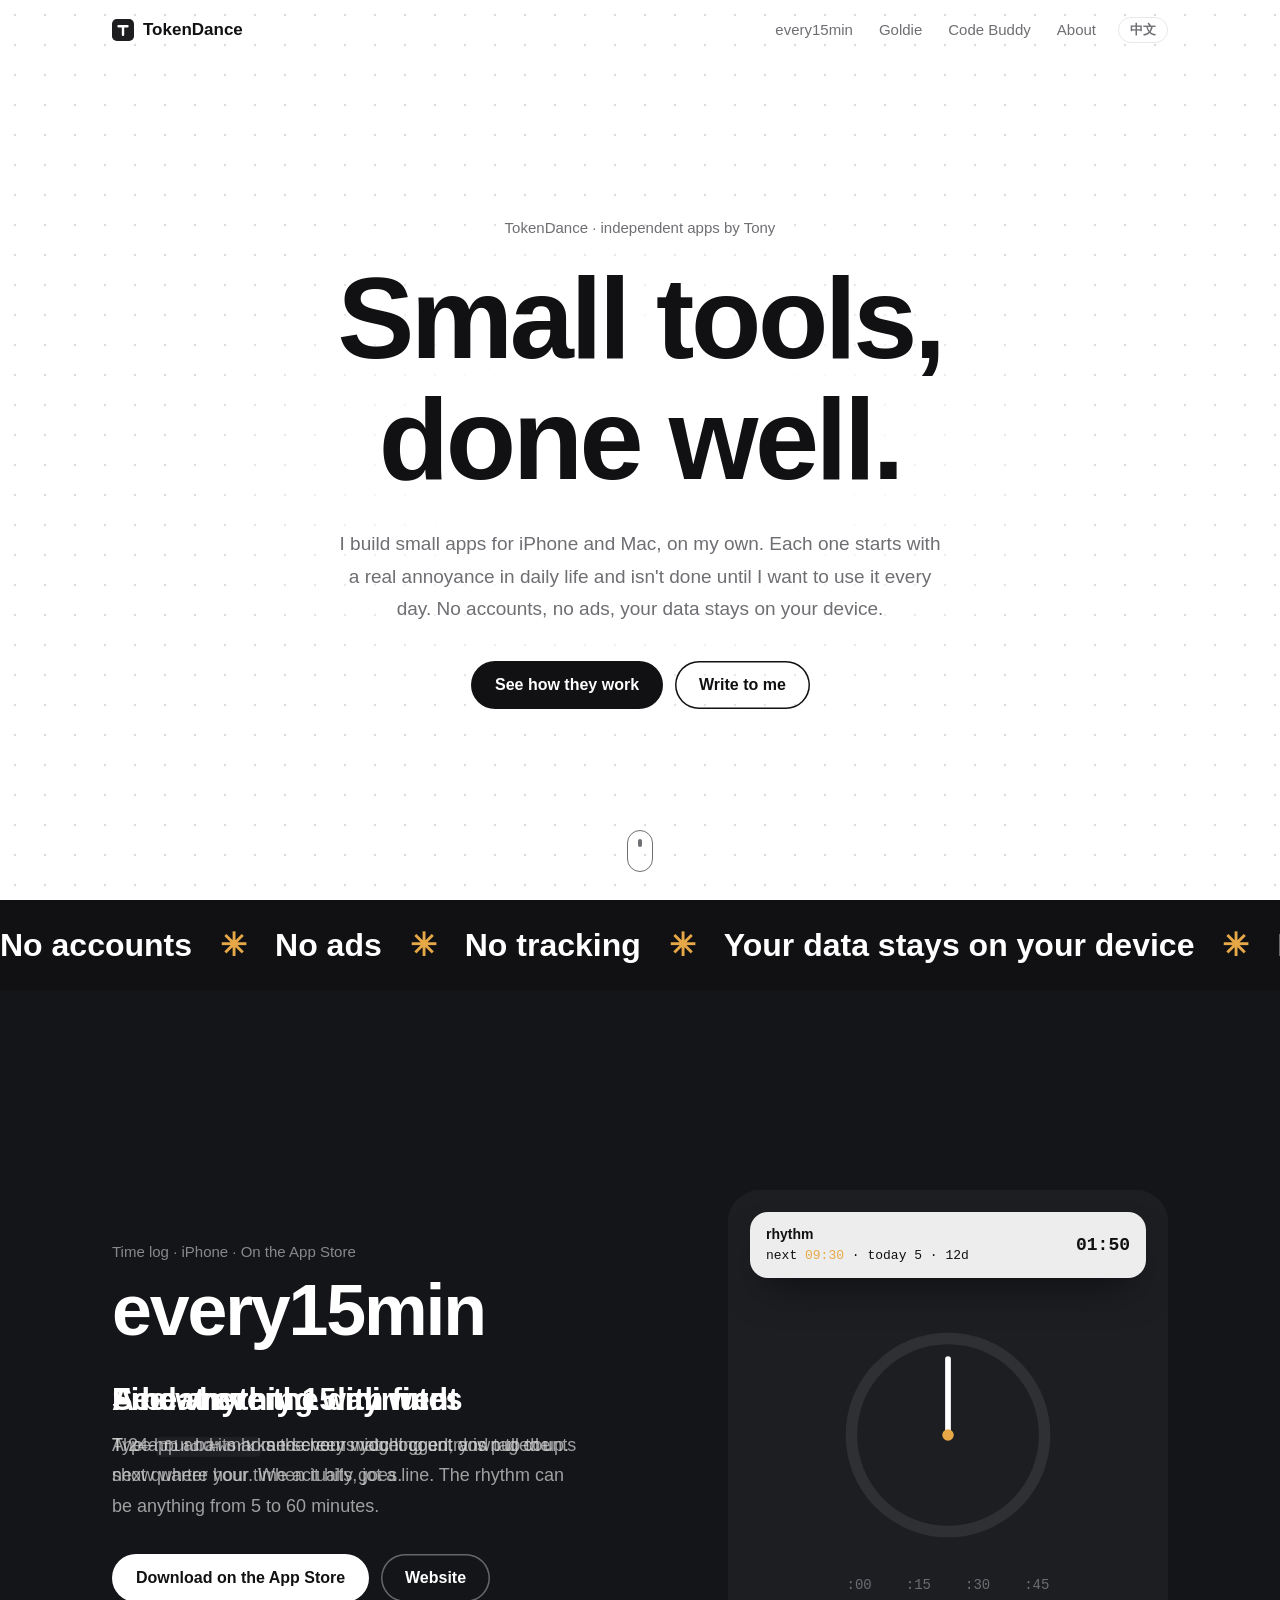
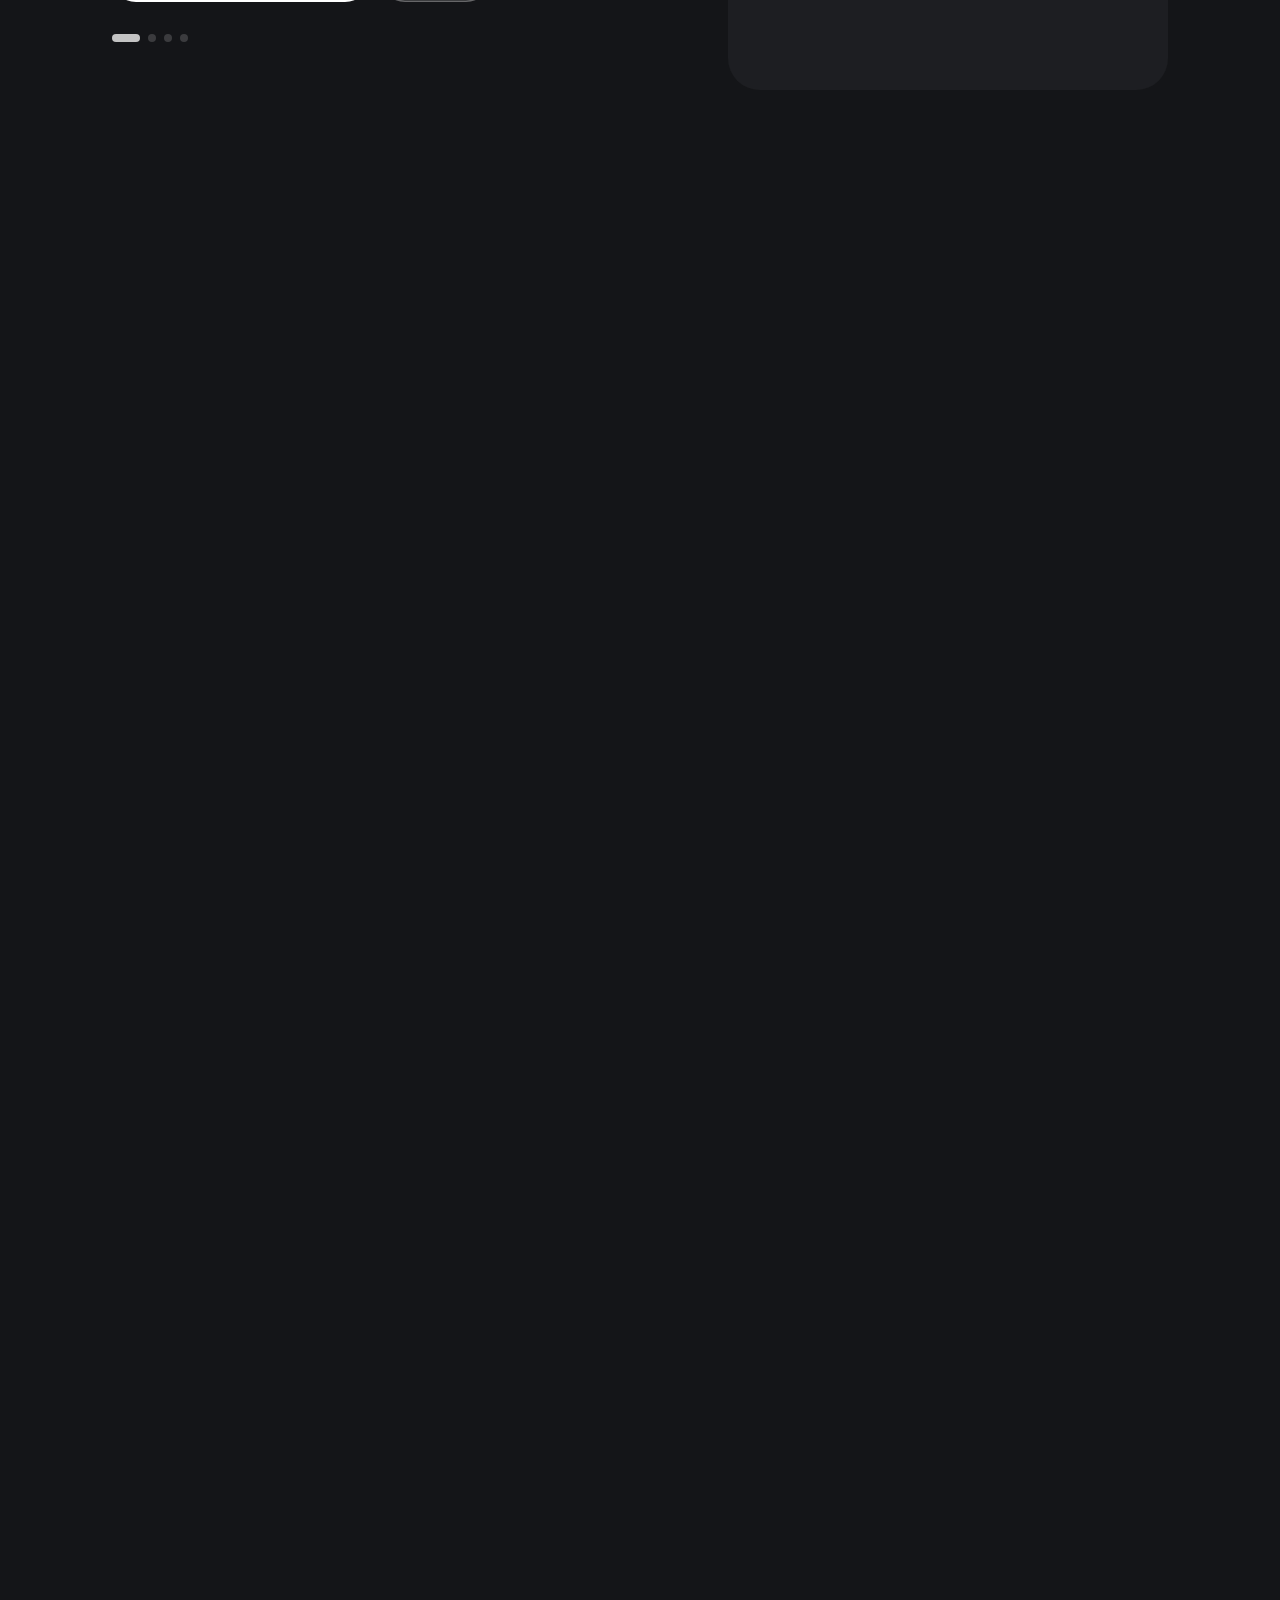
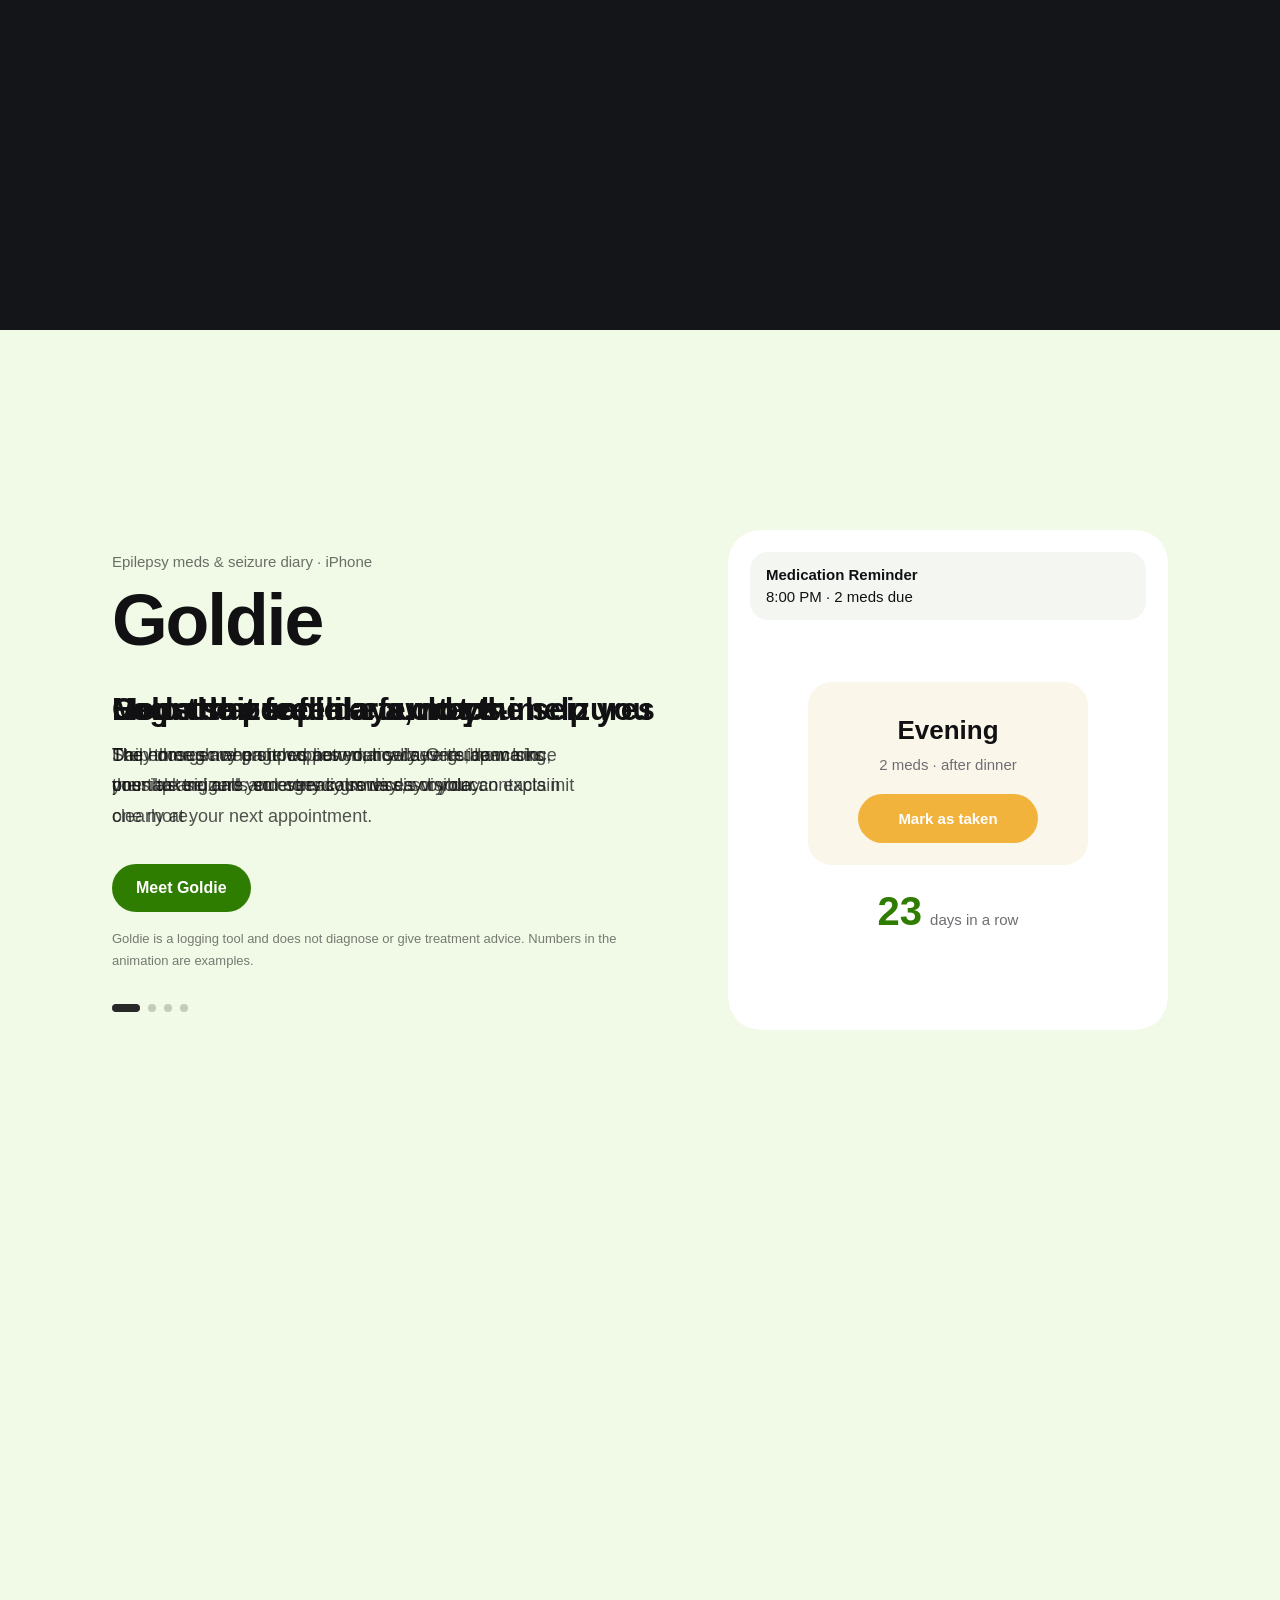
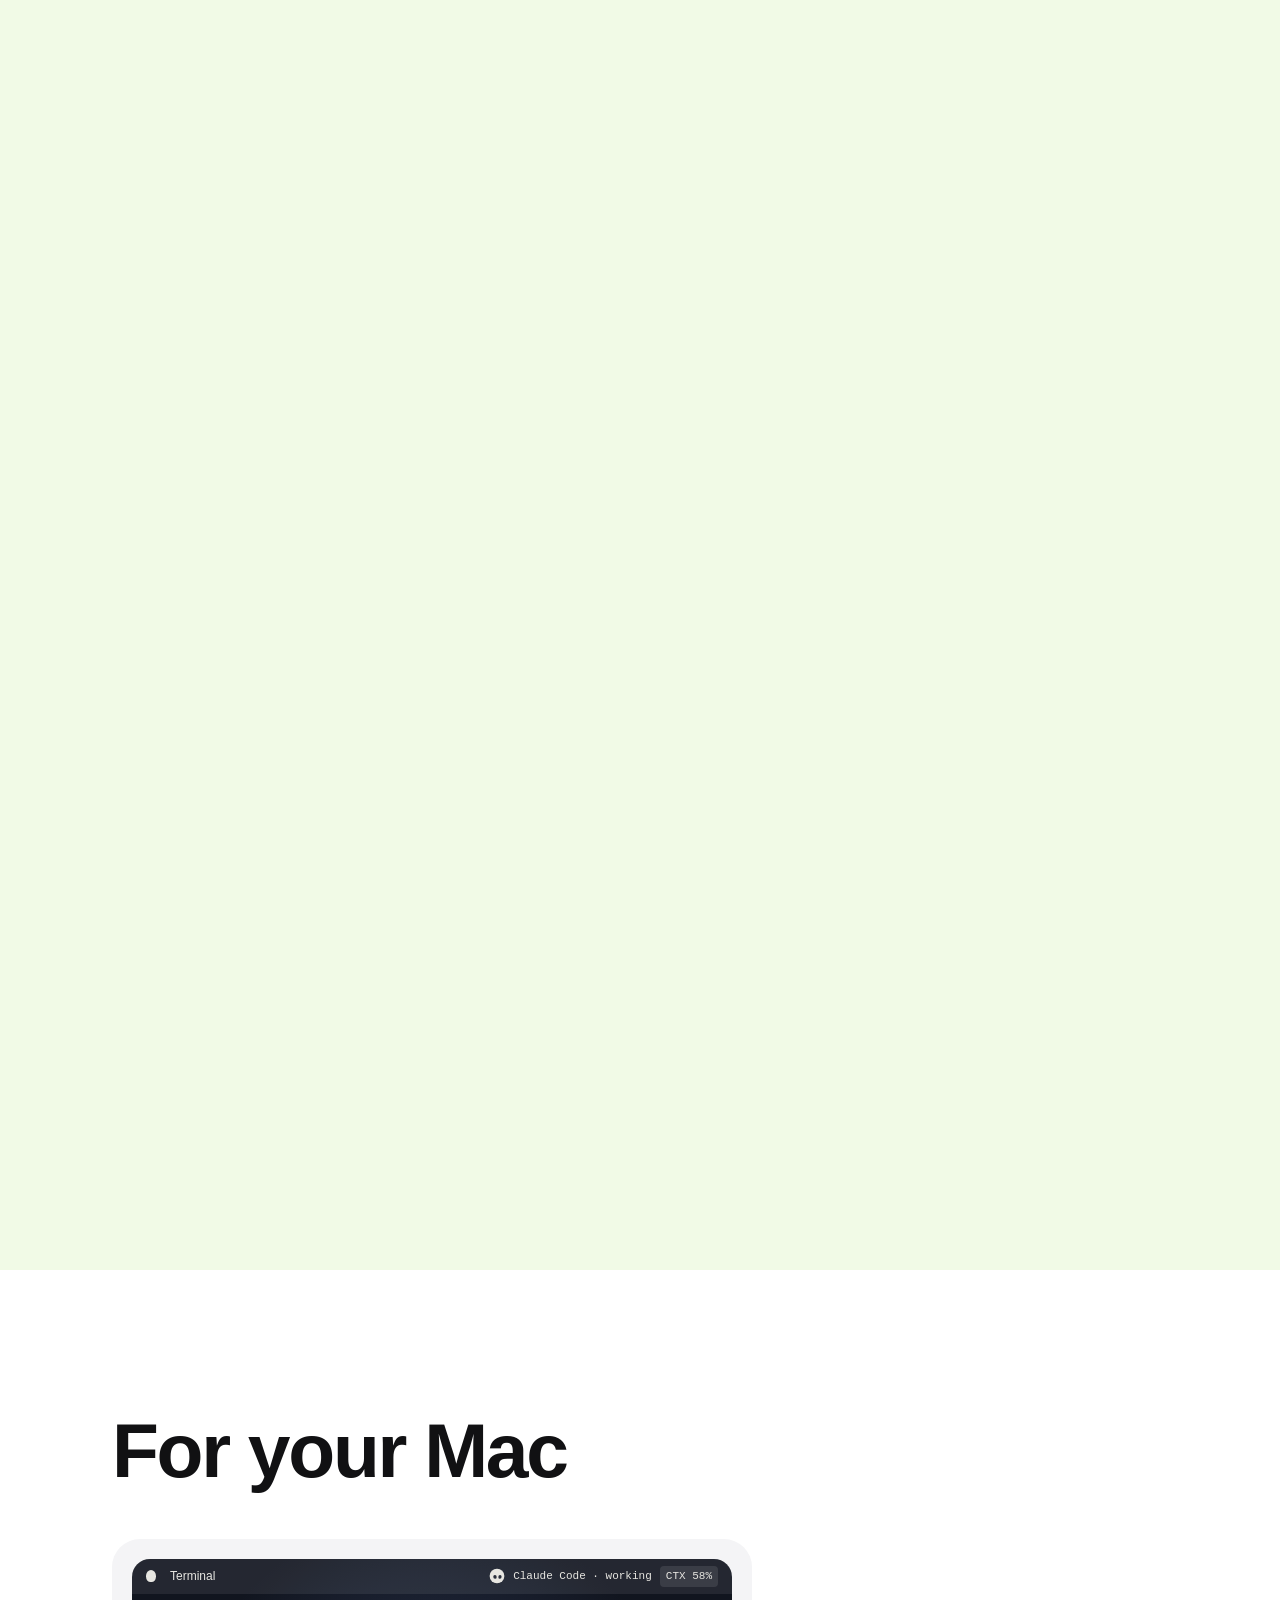
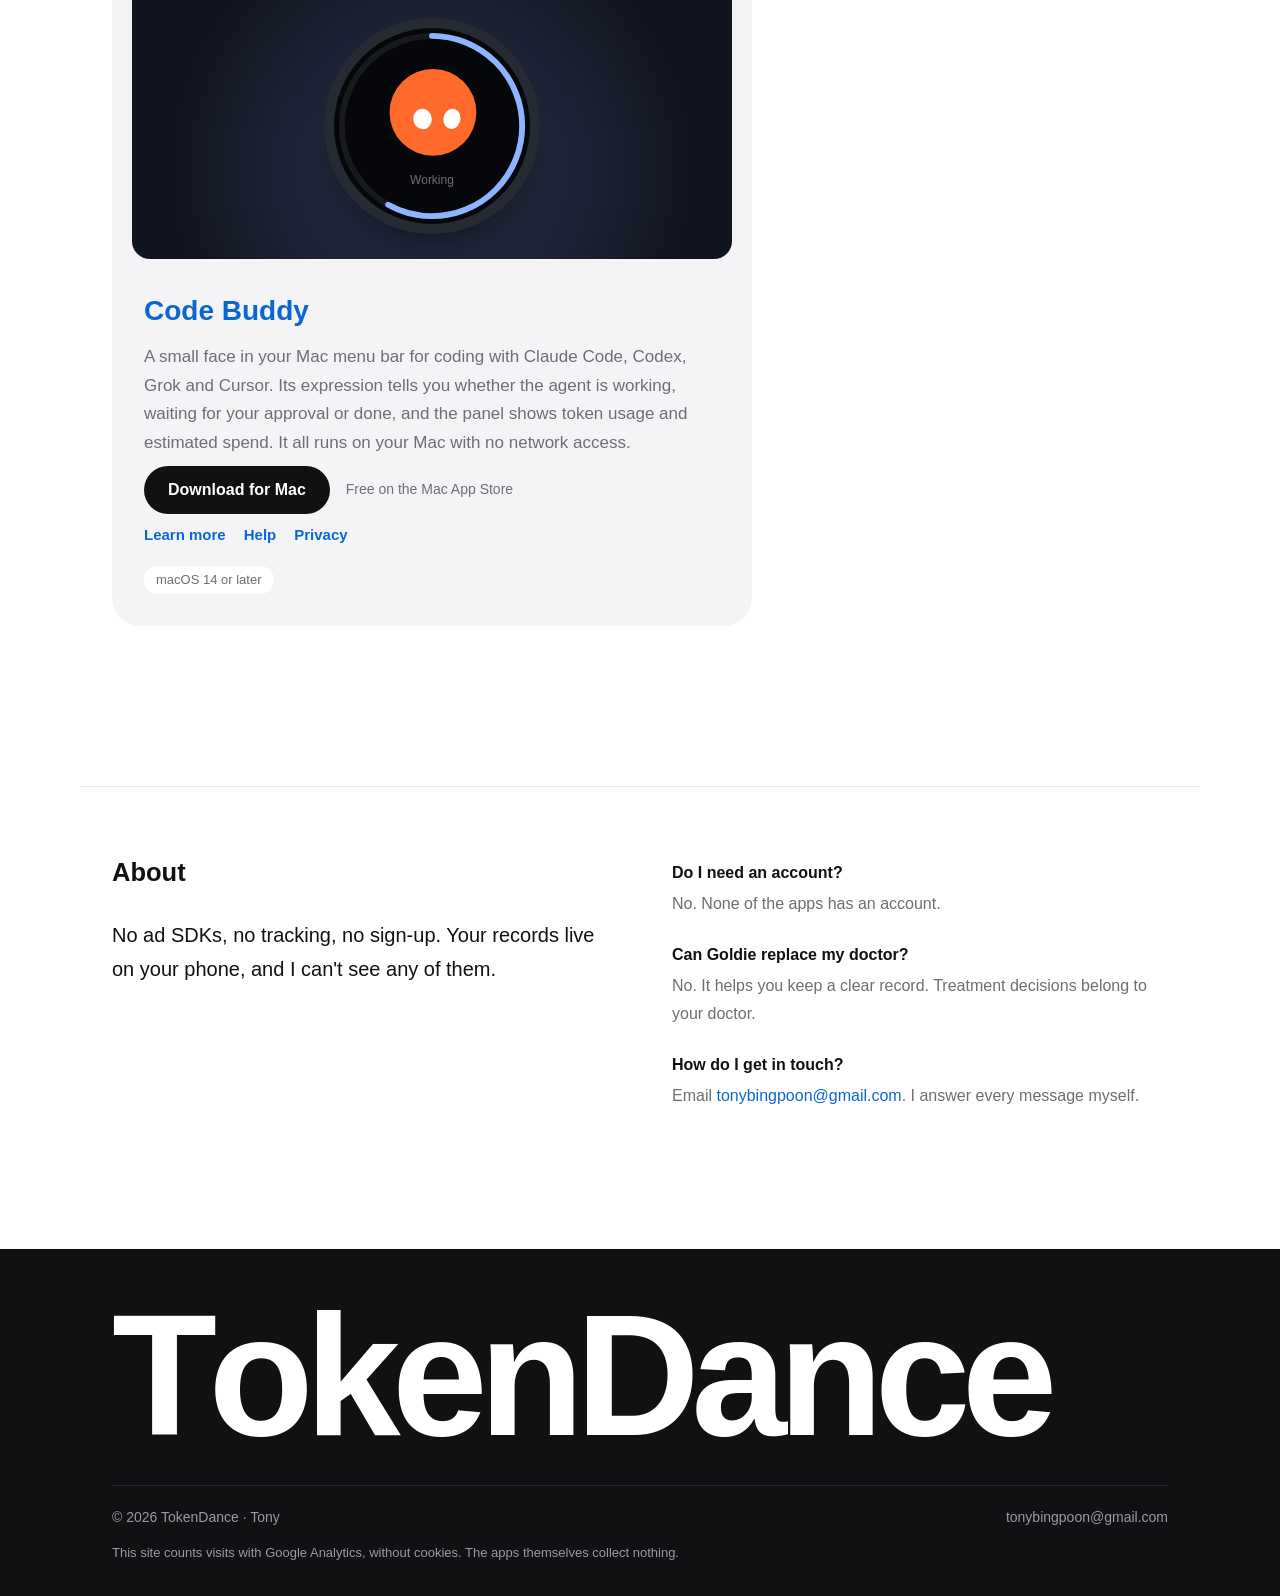
==== index.html @ e62dc3e5 "Add Code Buddy product page (EN + ZH) Standalone animated intro page at /code-buddy/ and /zh/code-bu" ====
<!doctype html>
<html lang="en">
  <head>
    <meta charset="UTF-8" />
    <meta name="viewport" content="width=device-width, initial-scale=1" />
    <title>TokenDance · Small, privacy-first apps for iPhone and Mac</title>
    <meta
      name="description"
      content="TokenDance is Tony's independent app studio: every15min, a terminal-style time log for iPhone; Goldie, an epilepsy medication reminder and seizure diary; and Code Buddy, a Mac menu bar buddy for Claude Code, Codex, Grok and Cursor. No accounts, no ads, your data stays on your device."
    />
    <meta name="author" content="Tony" />
    <meta
      name="robots"
      content="index, follow, max-image-preview:large, max-snippet:-1"
    />
    <meta name="theme-color" content="#ffffff" />
    <link rel="canonical" href="https://tokendance.life/" />
    <link rel="alternate" hreflang="en" href="https://tokendance.life/" />
    <link rel="alternate" hreflang="zh-CN" href="https://tokendance.life/zh/" />
    <link rel="alternate" hreflang="x-default" href="https://tokendance.life/" />
    <link rel="icon" type="image/svg+xml" href="/favicon.svg?v=20261022b" />
    <link rel="apple-touch-icon" href="/apple-touch-icon.png?v=20261022b" />
    <script>document.documentElement.classList.add("js")</script>
    <link rel="stylesheet" href="/styles.css?v=20261103b" />

    <meta property="og:type" content="website" />
    <meta property="og:site_name" content="TokenDance" />
    <meta property="og:locale" content="en_US" />
    <meta property="og:locale:alternate" content="zh_CN" />
    <meta property="og:title" content="TokenDance · Small, privacy-first apps for iPhone and Mac" />
    <meta
      property="og:description"
      content="every15min, Goldie and Code Buddy. No accounts, no ads, your data stays on your device."
    />
    <meta property="og:url" content="https://tokendance.life/" />
    <meta property="og:image" content="https://tokendance.life/assets/og-tokendance.png" />
    <meta property="og:image:width" content="1200" />
    <meta property="og:image:height" content="630" />
    <meta property="og:image:alt" content="TokenDance: every15min and Goldie app icons" />
    <meta name="twitter:card" content="summary_large_image" />
    <meta name="twitter:title" content="TokenDance · Small, privacy-first apps for iPhone and Mac" />
    <meta
      name="twitter:description"
      content="every15min, Goldie and Code Buddy. No accounts, no ads, your data stays on your device."
    />
    <meta name="twitter:image" content="https://tokendance.life/assets/og-tokendance.png" />

    <script type="application/ld+json">
      {
        "@context": "https://schema.org",
        "@graph": [
          {
            "@type": "Organization",
            "@id": "https://tokendance.life/#organization",
            "name": "TokenDance",
            "url": "https://tokendance.life/",
            "logo": "https://tokendance.life/apple-touch-icon.png",
            "email": "tonybingpoon@gmail.com",
            "founder": {
              "@type": "Person",
              "name": "Tony"
            }
          },
          {
            "@type": "WebSite",
            "@id": "https://tokendance.life/#website",
            "url": "https://tokendance.life/",
            "name": "TokenDance",
            "description": "Small, privacy-first apps for iPhone and Mac",
            "inLanguage": "en",
            "publisher": {
              "@id": "https://tokendance.life/#organization"
            }
          },
          {
            "@type": "ItemList",
            "@id": "https://tokendance.life/#apps",
            "name": "TokenDance apps",
            "itemListElement": [
              {
                "@type": "ListItem",
                "position": 1,
                "item": {
                  "@type": "SoftwareApplication",
                  "name": "every15min",
                  "url": "https://every15min.tokendance.life/",
                  "sameAs": "https://apps.apple.com/app/id6801988119",
                  "image": "https://tokendance.life/assets/apps/every15min-icon.webp",
                  "applicationCategory": "LifestyleApplication",
                  "operatingSystem": "iOS",
                  "description": "A terminal-style time log: jot one line on a 15-minute rhythm, then look back with tags, a calendar and search.",
                  "publisher": {
                    "@id": "https://tokendance.life/#organization"
                  }
                }
              },
              {
                "@type": "ListItem",
                "position": 2,
                "item": {
                  "@type": "SoftwareApplication",
                  "name": "Goldie",
                  "alternateName": "Goldie – Epilepsy Care Diary",
                  "url": "https://goldie.tokendance.life/",
                  "image": "https://tokendance.life/assets/apps/goldie-icon.webp",
                  "applicationCategory": "HealthApplication",
                  "operatingSystem": "iOS",
                  "description": "Epilepsy medication reminders and seizure log: dose check-ins, streaks, days since last seizure, appointment records, breathing exercises and an emergency page. No account, no ads, no tracking.",
                  "publisher": {
                    "@id": "https://tokendance.life/#organization"
                  }
                }
              },
              {
                "@type": "ListItem",
                "position": 3,
                "item": {
                  "@type": "SoftwareApplication",
                  "name": "Code Buddy",
                  "url": "https://tokendance.life/code-buddy/",
                  "image": "https://tokendance.life/assets/apps/code-buddy-icon.svg",
                  "applicationCategory": "DeveloperApplication",
                  "operatingSystem": "macOS 14 or later",
                  "description": "A Mac menu bar buddy for AI coding agents (Claude Code, Codex, Grok and Cursor): its face shows whether the agent is working, waiting for you or done, with token usage and estimated spend. Runs locally with no network access.",
                  "publisher": {
                    "@id": "https://tokendance.life/#organization"
                  },
                  "sameAs": "https://apps.apple.com/app/code-buddy-agent-status/id6825784479",
                  "downloadUrl": "https://apps.apple.com/app/code-buddy-agent-status/id6825784479",
                  "offers": {
                    "@type": "Offer",
                    "price": "0",
                    "priceCurrency": "USD"
                  },
                  "softwareVersion": "1.0.0"
                }
              }
            ]
          },
          {
            "@type": "FAQPage",
            "@id": "https://tokendance.life/#faq",
            "mainEntity": [
              {
                "@type": "Question",
                "name": "Do I need an account?",
                "acceptedAnswer": {
                  "@type": "Answer",
                  "text": "No. None of the apps has an account. Your records stay on your own device."
                }
              },
              {
                "@type": "Question",
                "name": "Can Goldie replace my doctor?",
                "acceptedAnswer": {
                  "@type": "Answer",
                  "text": "No. Goldie is a reminder and logging tool that helps you describe what happened at your next appointment. It does not diagnose or give treatment advice."
                }
              },
              {
                "@type": "Question",
                "name": "How do I get in touch?",
                "acceptedAnswer": {
                  "@type": "Answer",
                  "text": "Email tonybingpoon@gmail.com. I read and answer every message myself."
                }
              }
            ]
          }
        ]
      }
    </script>
  </head>
  <body>
    <a class="skip-link" href="#main">Skip to content</a>
    <header class="site-header" id="site-header">
      <div class="wrap header-inner">
        <a class="brand" href="/">
          <img src="/favicon.svg?v=20261022b" width="22" height="22" alt="" />TokenDance
        </a>
        <nav aria-label="Main">
          <a href="#every15min">every15min</a>
          <a href="#goldie">Goldie</a>
          <a href="#coming">Code Buddy</a>
          <a href="#about">About</a>
        </nav>
        <a class="lang" href="/zh/" hreflang="zh-CN" lang="zh-CN">中文</a>
      </div>
    </header>

    <main id="main">
      <section class="hero" id="island" aria-labelledby="hero-title">
        <canvas class="dots" id="dots" aria-hidden="true"></canvas>
        <div class="hero-inner wrap">
          <p class="hero-eyebrow" data-reveal>TokenDance · independent apps by Tony</p>
          <h1 id="hero-title" data-split>Small tools, done well.</h1>
          <p class="hero-lead" data-reveal style="--d: 0.5s">
            I build small apps for iPhone and Mac, on my own. Each one starts with a real annoyance in daily life and isn't done until I want to use it every day. No accounts, no ads, your data stays on your device.
          </p>
          <div class="hero-cta" data-reveal style="--d: 0.65s">
            <a class="btn btn-dark magnetic" href="#every15min">See how they work</a>
            <a class="btn btn-line magnetic" href="mailto:tonybingpoon@gmail.com">Write to me</a>
          </div>
        </div>
        <a class="scroll-hint" href="#residents" aria-label="Scroll down"><span></span></a>
      </section>

      <div class="marquee" aria-hidden="true">
        <div class="marquee-track">
          <span>No accounts</span><i>✳</i><span>No ads</span><i>✳</i><span>No tracking</span><i>✳</i><span>Your data stays on your device</span><i>✳</i><span>Built and maintained by one person</span><i>✳</i>
          <span>No accounts</span><i>✳</i><span>No ads</span><i>✳</i><span>No tracking</span><i>✳</i><span>Your data stays on your device</span><i>✳</i><span>Built and maintained by one person</span><i>✳</i>
        </div>
      </div>

      <div id="residents">
        <!-- every15min: four scroll-driven scenes -->
        <section class="story e15" id="every15min" data-story="e15" aria-labelledby="t-every15min">
          <div class="story-track" style="--n: 4">
            <div class="story-sticky">
              <div class="wrap story-grid">
                <div class="story-copy">
                  <p class="story-kicker">Time log · iPhone · On the App Store</p>
                  <h2 id="t-every15min">every15min</h2>
                  <ol class="story-steps">
                    <li class="is-on"><h3>A beat every 15 minutes</h3><p>The app and its home-screen widget count down to the next quarter hour. When it hits, jot a line. The rhythm can be anything from 5 to 60 minutes.</p></li>
                    <li><h3>Type one line and it's logged</h3><p>Like typing into a terminal: one sentence, an optional tag, and the timestamp is added for you.</p></li>
                    <li><h3>See where the day went</h3><p>A 24-hour bar marks the hours you logged, and tag counts show where your time actually goes.</p></li>
                    <li><h3>Find anything with find</h3><p>Type <code>find #work</code> and every matching entry is pulled up.</p></li>
                  </ol>
                  <div class="story-cta">
                    <a class="btn btn-light magnetic" href="https://apps.apple.com/app/id6801988119" rel="noopener" target="_blank">Download on the App Store</a>
                    <a class="btn btn-ghost-dark magnetic" href="https://every15min.tokendance.life/">Website</a>
                  </div>
                  <div class="story-dots" aria-hidden="true"><i class="is-on"></i><i></i><i></i><i></i></div>
                </div>

                <div class="stage" aria-hidden="true">
                  <div class="stage-box e15-box" data-scene="0">
                    <div class="s s0">
                      <div class="notif"><b>rhythm</b><span>next <em class="t-amb">09:30</em> · today 5 · 12d</span><small id="e15-left">01:50</small></div>
                      <div class="clock">
                        <svg viewBox="0 0 200 200">
                          <circle cx="100" cy="100" r="84" class="clock-track" />
                          <path class="q q1" d="M100 16 A84 84 0 0 1 184 100" />
                          <path class="q q2" d="M184 100 A84 84 0 0 1 100 184" />
                          <path class="q q3" d="M100 184 A84 84 0 0 1 16 100" />
                          <path class="q q4" d="M16 100 A84 84 0 0 1 100 16" />
                          <line class="hand" x1="100" y1="100" x2="100" y2="34" />
                          <circle cx="100" cy="100" r="5" class="hub" />
                        </svg>
                      </div>
                      <div class="quarters"><span>:00</span><span>:15</span><span>:30</span><span>:45</span></div>
                    </div>

                    <div class="s s1">
                      <div class="mini-head"><span class="t-acc">every15min</span> · today <span class="t-amb" id="e15-count">0</span></div>
                      <ol class="mini-log" id="e15-log"></ol>
                      <div class="mini-input"><span class="t-acc">$</span> <span id="e15-typing"></span><i class="caret"></i></div>
                    </div>

                    <div class="s s2">
                      <p class="mini-label">24h</p>
                      <div class="day-bar">
                        <i></i><i></i><i></i><i></i><i></i><i></i><i></i><i class="f"></i><i class="f"></i><i class="f"></i><i class="f"></i><i class="f"></i><i class="f"></i><i></i><i class="f"></i><i class="f"></i><i></i><i class="f"></i><i></i><i></i><i class="f"></i><i class="f"></i><i></i><i></i>
                      </div>
                      <div class="day-axis"><span>0</span><span>6</span><span>12</span><span>18</span><span>24</span></div>
                      <p class="mini-label">tags --count</p>
                      <ul class="tag-bars">
                        <li><span>#work</span><b style="--w: 92%"></b><em>×9</em></li>
                        <li><span>#coffee</span><b style="--w: 38%"></b><em>×3</em></li>
                        <li><span>#read</span><b style="--w: 26%"></b><em>×2</em></li>
                        <li><span>#wake</span><b style="--w: 12%"></b><em>×1</em></li>
                      </ul>
                    </div>

                    <div class="s s3">
                      <div class="mini-input find"><span class="t-acc">:</span> <span class="find-text">find #work</span></div>
                      <ol class="find-list">
                        <li><span class="tm">07:42</span>inbox to 3. quiet morning. <u>#wake</u></li>
                        <li class="hit"><span class="tm">09:30</span>standup, pushed fix. <u>#work</u></li>
                        <li><span class="tm">12:42</span>lunch, then a short walk. <u>#lunch</u></li>
                        <li class="hit"><span class="tm">14:08</span>refactor plan on a napkin. <u>#work</u></li>
                        <li><span class="tm">15:06</span>lovely light on the way home.</li>
                        <li class="hit"><span class="tm">16:30</span>review PR, ship it. <u>#work</u></li>
                      </ol>
                      <p class="find-result">3 matches</p>
                    </div>
                  </div>
                </div>
              </div>
            </div>
          </div>
        </section>

        <!-- Goldie: four scroll-driven scenes -->
        <section class="story goldie" id="goldie" data-story="goldie" aria-labelledby="t-goldie">
          <div class="story-track" style="--n: 4">
            <div class="story-sticky">
              <div class="wrap story-grid">
                <div class="story-copy">
                  <p class="story-kicker">Epilepsy meds &amp; seizure diary · iPhone</p>
                  <h2 id="t-goldie">Goldie</h2>
                  <ol class="story-steps">
                    <li class="is-on"><h3>Meds that feel like a check-in</h3><p>Daily doses are grouped automatically. One tap marks them taken, and your streak grows day by day.</p></li>
                    <li><h3>Log a seizure in a few taps</h3><p>Step through when it happened, how severe, how long, possible triggers and consciousness, so you can explain it clearly at your next appointment.</p></li>
                    <li><h3>Count the safe days, not the seizures</h3><p>The home screen shows how many days it's been since your last seizure, so every calm day is visible.</p></li>
                    <li><h3>Help the people around you help you</h3><p>The emergency page copies your seizure guidance in one tap and calls emergency services or your contacts in one more.</p></li>
                  </ol>
                  <div class="story-cta">
                    <a class="btn btn-goldie magnetic" href="https://goldie.tokendance.life/">Meet Goldie</a>
                  </div>
                  <p class="story-fine">Goldie is a logging tool and does not diagnose or give treatment advice. Numbers in the animation are examples.</p>
                  <div class="story-dots" aria-hidden="true"><i class="is-on"></i><i></i><i></i><i></i></div>
                </div>

                <div class="stage" aria-hidden="true">
                  <div class="stage-box g-box" data-scene="0">
                    <div class="s s0">
                      <div class="g-notif"><b>Medication Reminder</b><span>8:00 PM · 2 meds due</span></div>
                      <div class="dose">
                        <p class="dose-time">Evening</p>
                        <p class="dose-name">2 meds · after dinner</p>
                        <span class="dose-btn">Mark as taken</span>
                        <svg class="check" viewBox="0 0 52 52"><circle cx="26" cy="26" r="24" /><path d="M15 27l7 7 15-16" /></svg>
                      </div>
                      <div class="streak"><b><em class="old">23</em><em class="new">24</em></b><span>days in a row</span></div>
                      <div class="burst"><i></i><i></i><i></i><i></i><i></i><i></i><i></i><i></i></div>
                    </div>

                    <div class="s s1">
                      <p class="rec-label">Log a seizure</p>
                      <div class="wiz-bar"><i></i><i></i><i></i><i></i><i></i></div>
                      <p class="wiz-step" id="g-step">When did it happen?</p>
                      <div class="chips" id="g-chips"></div>
                      <p class="saved">Saved</p>
                    </div>

                    <div class="s s2">
                      <div class="ring">
                        <svg viewBox="0 0 200 200"><circle cx="100" cy="100" r="86" class="ring-bg" /><circle cx="100" cy="100" r="86" class="ring-fg" /></svg>
                        <div class="ring-num"><b id="g-days">0</b><span>days since last seizure</span></div>
                      </div>
                      <div class="cal">
                        <i></i><i></i><i></i><i></i><i></i><i></i><i></i><i></i><i></i><i></i><i></i><i></i><i></i><i></i><i></i><i></i><i></i><i></i><i></i><i></i><i></i><i></i><i></i><i></i><i></i><i></i><i></i><i></i>
                      </div>
                    </div>

                    <div class="s s3">
                      <div class="sos-card">
                        <p class="sos-title">Emergency</p>
                        <p><span>Emergency Info</span>I have epilepsy. During a seizure, roll me onto my side, don't put anything in my mouth, and note the time.</p>
                        <p class="copied">Seizure guidance copied to clipboard.</p>
                      </div>
                      <div class="call"><span class="call-btn">Call emergency services</span><i></i><i></i></div>
                    </div>
                  </div>
                </div>
              </div>
            </div>
          </div>
        </section>
      </div>

      <section class="coming" id="coming" aria-labelledby="coming-title">
        <div class="wrap">
          <h2 id="coming-title" data-split>For your Mac</h2>
          <div class="coming-list">
            <article class="demo-card" id="code-buddy" data-reveal>
              <div class="demo cb" data-demo="codebuddy" aria-hidden="true">
                <div class="cb-menubar"><span class="cb-apple"></span><span>Terminal</span><span class="cb-right"><svg class="cb-icon" viewBox="0 0 200 200"></svg><span id="cb-status">Claude Code · working</span><span class="cb-ctx" id="cb-ctx">CTX 34%</span></span></div>
                <div class="cb-device">
                  <svg class="cb-ring" viewBox="0 0 200 200"><circle cx="100" cy="100" r="92" class="cb-ring-bg" /><circle cx="100" cy="100" r="92" class="cb-ring-fg" id="cb-ring" /></svg>
                  <svg class="cb-face" viewBox="0 0 200 200"></svg>
                  <p class="cb-label" id="cb-label">Working</p>
                  <span class="cb-z">z</span>
                  <span class="cb-tap"></span>
                </div>
              </div>
              <h3><a href="/code-buddy/">Code Buddy</a></h3>
              <p>A small face in your Mac menu bar for coding with Claude Code, Codex, Grok and Cursor. Its expression tells you whether the agent is working, waiting for your approval or done, and the panel shows token usage and estimated spend. It all runs on your Mac with no network access.</p>
              <p class="card-cta"><a class="btn btn-dark magnetic" href="https://apps.apple.com/app/code-buddy-agent-status/id6825784479" rel="noopener" target="_blank">Download for Mac</a><span>Free on the Mac App Store</span></p>
              <p class="card-links"><a href="/code-buddy/">Learn more</a><a href="/code-buddy/#help">Help</a><a href="/code-buddy/privacy.html">Privacy</a></p>
              <span class="tag">macOS 14 or later</span>
            </article>
          </div>
        </div>
      </section>

      <section class="about" id="about" aria-labelledby="about-title">
        <div class="wrap about-cols">
          <div>
            <h2 id="about-title" data-split>About</h2>
            <p class="about-lead" data-reveal>
              No ad SDKs, no tracking, no sign&#8209;up. Your records live on your phone, and I can't see any of them.
            </p>
          </div>
          <dl id="faq" data-reveal style="--d: 0.1s">
            <dt>Do I need an account?</dt>
            <dd>No. None of the apps has an account.</dd>
            <dt>Can Goldie replace my doctor?</dt>
            <dd>No. It helps you keep a clear record. Treatment decisions belong to your doctor.</dd>
            <dt>How do I get in touch?</dt>
            <dd>Email <a href="mailto:tonybingpoon@gmail.com">tonybingpoon@gmail.com</a>. I answer every message myself.</dd>
          </dl>
        </div>
      </section>
    </main>

    <footer class="site-footer">
      <div class="wrap">
        <p class="wordmark" id="wordmark" aria-label="TokenDance">TokenDance</p>
        <div class="footer-row">
          <span>© 2026 TokenDance · Tony</span>
          <a href="mailto:tonybingpoon@gmail.com">tonybingpoon@gmail.com</a>
        </div>
        <p class="footer-note">This site counts visits with Google Analytics, without cookies. The apps themselves collect nothing.</p>
      </div>
    </footer>
    <script src="/analytics.js?v=20261022"></script>
    <script type="module" src="https://static.cloudflareinsights.com/beacon.min.js" data-cf-beacon='{"token": "4b91ff1dcc4a41f580444839873ea623"}'></script>
    <script src="/app.js?v=20261022d" defer></script>
  </body>
</html>
---- styles.css ----
:root {
  --bg: #fff;
  --text: #111113;
  --muted: #6e6e73;
  --line: #e7e7ec;
  --soft: #f4f4f6;
  --link: #0a66d6;
  --e15-bg: #141518;
  --e15-text: #d6d6d6;
  --e15-acc: #b6cc6a;
  --e15-amb: #e7a948;
  --e15-tag: #e07a9b;
  --goldie: #58c800;
  --goldie-deep: #2f7d00;
  --goldie-bg: #f1fae6;
  --ease: cubic-bezier(0.2, 0.8, 0.2, 1);
  --font: -apple-system, BlinkMacSystemFont, "PingFang SC", "Hiragino Sans GB",
    "Microsoft YaHei", "Helvetica Neue", Arial, sans-serif;
  --mono: ui-monospace, SFMono-Regular, Menlo, Consolas, monospace;
}

* {
  box-sizing: border-box;
}

html {
  scroll-behavior: smooth;
}

body {
  margin: 0;
  background: var(--bg);
  color: var(--text);
  font-family: var(--font);
  font-size: 17px;
  line-height: 1.7;
  -webkit-font-smoothing: antialiased;
  overflow-x: hidden;
}

a {
  color: var(--link);
  text-decoration: none;
}

a:hover {
  text-decoration: underline;
}

h1,
h2,
h3,
p,
ul,
ol,
dl,
dd {
  margin: 0;
}

code {
  padding: 1px 6px;
  border-radius: 5px;
  background: rgba(127, 127, 140, 0.16);
  font-family: var(--mono);
  font-size: 0.86em;
}

.wrap {
  max-width: 1120px;
  margin: 0 auto;
  padding: 0 32px;
}

.skip-link {
  position: absolute;
  top: -100px;
  left: 16px;
  z-index: 50;
  padding: 6px 12px;
  background: var(--text);
  color: var(--bg);
}

.skip-link:focus {
  top: 8px;
}

/* ---------- Reveal & split text ---------- */
.js [data-reveal] {
  opacity: 0;
  transform: translateY(28px);
  filter: blur(6px);
  transition: opacity 0.9s var(--ease), transform 0.9s var(--ease),
    filter 0.9s var(--ease);
  transition-delay: var(--d, 0s);
}

.js [data-reveal].in {
  opacity: 1;
  transform: none;
  filter: none;
}

[data-split] .w,
.wordmark .w {
  display: inline-block;
  white-space: nowrap;
}

[data-split] .ch {
  display: inline-block;
}

.js [data-split] .ch {
  opacity: 0;
  transform: translateY(0.6em) rotate(6deg);
  transition: opacity 0.7s var(--ease), transform 0.9s var(--ease);
  transition-delay: calc(var(--i) * 40ms + var(--d, 0s));
}

.js [data-split].in .ch {
  opacity: 1;
  transform: none;
}

h1,
h2,
h3 {
  text-wrap: balance;
}

p,
li,
dd {
  text-wrap: pretty;
}

/* ---------- Header ---------- */
.site-header {
  position: fixed;
  inset: 0 0 auto;
  z-index: 40;
  transition: transform 0.45s var(--ease), background 0.3s, box-shadow 0.3s;
}

.site-header.scrolled {
  background: rgba(255, 255, 255, 0.78);
  backdrop-filter: saturate(180%) blur(16px);
  -webkit-backdrop-filter: saturate(180%) blur(16px);
  box-shadow: 0 1px 0 var(--line);
}

.site-header.hidden {
  transform: translateY(-100%);
}

.header-inner {
  display: flex;
  align-items: center;
  justify-content: space-between;
  height: 60px;
}

.brand {
  flex: none;
  display: inline-flex;
  align-items: center;
  gap: 9px;
  color: var(--text);
  font-weight: 700;
}

.brand:hover {
  text-decoration: none;
}

.site-header nav {
  display: flex;
  gap: 26px;
  margin-left: auto;
  font-size: 15px;
}

.lang {
  flex: none;
  white-space: nowrap;
  margin-left: 22px;
  padding: 4px 11px;
  border: 1px solid var(--line);
  border-radius: 999px;
  color: var(--muted);
  font-size: 13px;
  font-weight: 600;
  line-height: 1.3;
  transition: color 0.25s, border-color 0.25s;
}

.lang:hover {
  color: var(--text);
  border-color: currentColor;
  text-decoration: none;
}

.site-header nav a {
  position: relative;
  color: var(--muted);
  white-space: nowrap;
}

.site-header nav a::after {
  content: "";
  position: absolute;
  left: 0;
  right: 0;
  bottom: -3px;
  height: 1.5px;
  background: currentColor;
  transform: scaleX(0);
  transform-origin: right;
  transition: transform 0.35s var(--ease);
}

.site-header nav a:hover {
  color: var(--text);
  text-decoration: none;
}

.site-header nav a:hover::after {
  transform: scaleX(1);
  transform-origin: left;
}

/* ---------- Buttons ---------- */
.btn {
  display: inline-flex;
  align-items: center;
  justify-content: center;
  min-height: 48px;
  padding: 0 24px;
  border-radius: 999px;
  font-weight: 600;
  font-size: 16px;
  transition: transform 0.25s var(--ease), background 0.25s, color 0.25s;
  will-change: transform;
}

.btn:hover {
  text-decoration: none;
}

.btn-dark {
  background: var(--text);
  color: #fff;
}

.btn-line {
  box-shadow: inset 0 0 0 1.5px var(--text);
  color: var(--text);
}

.btn-line:hover {
  background: var(--text);
  color: #fff;
}

.btn-light {
  background: #fff;
  color: #111;
}

.btn-ghost-dark {
  box-shadow: inset 0 0 0 1.5px rgba(255, 255, 255, 0.35);
  color: #fff;
}

.btn-goldie {
  background: var(--goldie-deep);
  color: #fff;
}

/* ---------- Hero ---------- */
.hero {
  position: relative;
  display: grid;
  align-items: center;
  min-height: 100vh;
  min-height: 100svh;
  padding: 120px 0 96px;
  overflow: hidden;
}

.dots {
  position: absolute;
  inset: 0;
  width: 100%;
  height: 100%;
  -webkit-mask-image: radial-gradient(ellipse 42% 36% at 50% 52%, transparent 35%, #000 85%);
  mask-image: radial-gradient(ellipse 42% 36% at 50% 52%, transparent 35%, #000 85%);
}

.hero-inner {
  position: relative;
  z-index: 2;
  width: 100%;
  text-align: center;
}

.hero-eyebrow {
  color: var(--muted);
  font-size: 15px;
  font-weight: 500;
}

.hero h1 {
  margin-top: 18px;
  font-size: clamp(48px, 9vw, 120px);
  font-weight: 800;
  line-height: 1.05;
  letter-spacing: -0.03em;
}

.hero-lead {
  max-width: 32em;
  margin: 28px auto 0;
  color: var(--muted);
  font-size: 19px;
}

.hero-cta {
  display: flex;
  flex-wrap: wrap;
  gap: 12px;
  margin-top: 36px;
}

.hero .hero-cta {
  justify-content: center;
}

.scroll-hint {
  position: absolute;
  left: 50%;
  bottom: 28px;
  z-index: 2;
  width: 26px;
  height: 42px;
  margin-left: -13px;
  border: 1.5px solid var(--muted);
  border-radius: 13px;
}

.scroll-hint span {
  position: absolute;
  left: 50%;
  top: 8px;
  width: 4px;
  height: 8px;
  margin-left: -2px;
  border-radius: 2px;
  background: var(--muted);
  animation: wheel 1.8s ease-in-out infinite;
}

@keyframes wheel {
  0% { opacity: 0; transform: translateY(0); }
  30% { opacity: 1; }
  100% { opacity: 0; transform: translateY(14px); }
}

/* ---------- Marquee ---------- */
.marquee {
  overflow: hidden;
  padding: 18px 0;
  background: var(--text);
  color: #fff;
  font-size: clamp(20px, 2.6vw, 32px);
  font-weight: 700;
  white-space: nowrap;
}

.marquee-track {
  display: inline-flex;
  align-items: center;
  gap: 28px;
  animation: marquee 32s linear infinite;
}

.marquee i {
  color: var(--e15-amb);
  font-style: normal;
}

@keyframes marquee {
  to { transform: translateX(-50%); }
}

/* ---------- Scroll stories ---------- */
.story-track {
  position: relative;
  height: calc((var(--n) + 0.6) * 100vh);
}

.story-sticky {
  position: sticky;
  top: 0;
  display: grid;
  align-items: center;
  height: 100vh;
  height: 100svh;
  overflow: hidden;
}

.story-grid {
  display: grid;
  grid-template-columns: minmax(0, 1fr) minmax(0, 440px);
  align-items: center;
  gap: 72px;
  width: 100%;
}

.story-kicker {
  font-size: 15px;
  opacity: 0.6;
}

.story h2 {
  margin-top: 8px;
  font-size: clamp(44px, 5.6vw, 76px);
  font-weight: 800;
  line-height: 1.05;
  letter-spacing: -0.03em;
}

.story-steps {
  display: grid;
  margin-top: 32px;
  padding: 0;
  list-style: none;
}

.story-steps li {
  grid-area: 1 / 1;
  opacity: 0;
  transform: translateY(18px);
  transition: opacity 0.5s var(--ease), transform 0.6s var(--ease);
  pointer-events: none;
}

.story-steps li.is-on {
  opacity: 1;
  transform: none;
  pointer-events: auto;
}

.story-steps h3 {
  font-size: clamp(24px, 2.4vw, 32px);
  line-height: 1.3;
}

.story-steps p {
  max-width: 26em;
  margin-top: 10px;
  font-size: 18px;
  opacity: 0.72;
}

.story-cta {
  display: flex;
  flex-wrap: wrap;
  gap: 12px;
  margin-top: 32px;
}

.story-fine {
  margin-top: 16px;
  font-size: 13px;
  opacity: 0.55;
}

.story-dots {
  display: flex;
  gap: 8px;
  margin-top: 32px;
}

.story-dots i {
  width: 8px;
  height: 8px;
  border-radius: 4px;
  background: currentColor;
  opacity: 0.2;
  transition: width 0.4s var(--ease), opacity 0.4s;
}

.story-dots i.is-on {
  width: 28px;
  opacity: 0.9;
}

/* stage: a fixed 440×500 canvas scaled to fit */
.stage {
  width: 100%;
  min-width: 0;
  overflow: hidden;
  border-radius: calc(32px * var(--s, 1));
  height: calc(500px * var(--s, 1));
}

.stage-box {
  position: relative;
  width: 440px;
  height: 500px;
  border-radius: 32px;
  overflow: hidden;
  transform: scale(var(--s, 1));
  transform-origin: top left;
}

.s {
  position: absolute;
  inset: 0;
  padding: 32px;
  opacity: 0;
  visibility: hidden;
  transform: translateY(24px) scale(0.97);
  transition: opacity 0.5s var(--ease), transform 0.7s var(--ease), visibility 0s 0.5s;
}

[data-scene="0"] .s0,
[data-scene="1"] .s1,
[data-scene="2"] .s2,
[data-scene="3"] .s3 {
  opacity: 1;
  visibility: visible;
  transform: none;
  transition-delay: 0.15s, 0.15s, 0s;
}

/* ---------- every15min ---------- */
.e15 {
  background: var(--e15-bg);
  color: var(--e15-text);
}

.e15 h2,
.e15 .story-steps h3 {
  color: #fff;
}

.e15-box {
  background: #1d1e22;
  box-shadow: 0 0 0 1px rgba(255, 255, 255, 0.07), 0 50px 100px -40px rgba(0, 0, 0, 0.9);
  font-family: var(--mono);
  font-size: 14px;
}

.t-acc { color: var(--e15-acc); }
.t-amb { color: var(--e15-amb); }

/* scene 0: clock + notification */
.e15-box .s0 {
  display: grid;
  justify-items: center;
  align-content: center;
  gap: 22px;
}

.notif {
  position: absolute;
  top: 22px;
  left: 22px;
  right: 22px;
  display: grid;
  grid-template-columns: 1fr auto;
  padding: 12px 16px;
  border-radius: 18px;
  background: rgba(255, 255, 255, 0.92);
  color: #111;
  font-family: var(--font);
  grid-row-gap: 2px;
  font-size: 14px;
  line-height: 1.45;
  box-shadow: 0 20px 40px -16px rgba(0, 0, 0, 0.6);
  opacity: 0;
  transform: translateY(-140%);
}

.notif span {
  grid-column: 1;
  font-family: var(--mono);
  font-size: 13px;
}

.notif em {
  font-style: normal;
}

.notif small {
  font-family: var(--mono);
  font-size: 18px;
  font-weight: 600;
  align-self: center;
}

.notif small {
  grid-row: 1 / span 2;
  grid-column: 2;
  color: #111;
}

[data-scene="0"] .notif {
  animation: notif 0.7s var(--ease) 0.3s forwards;
}

@keyframes notif {
  from { opacity: 0; transform: translateY(-140%); }
  to { opacity: 1; transform: none; }
}

.clock {
  width: 230px;
  margin-top: 40px;
}

.clock svg {
  display: block;
}

.clock-track {
  fill: none;
  stroke: rgba(255, 255, 255, 0.08);
  stroke-width: 10;
}

.q {
  fill: none;
  stroke: var(--e15-acc);
  stroke-width: 10;
  stroke-linecap: round;
  stroke-dasharray: 132;
  stroke-dashoffset: 132;
  opacity: 0.9;
}

[data-scene="0"] .q {
  animation: quarter 4s linear infinite;
}

[data-scene="0"] .q2 { animation-name: quarter2; }
[data-scene="0"] .q3 { animation-name: quarter3; }
[data-scene="0"] .q4 { animation-name: quarter4; }

@keyframes quarter { 0% { stroke-dashoffset: 132; } 25%, 96% { stroke-dashoffset: 4; } 100% { stroke-dashoffset: 132; } }
@keyframes quarter2 { 0%, 25% { stroke-dashoffset: 132; } 50%, 96% { stroke-dashoffset: 4; } 100% { stroke-dashoffset: 132; } }
@keyframes quarter3 { 0%, 50% { stroke-dashoffset: 132; } 75%, 96% { stroke-dashoffset: 4; } 100% { stroke-dashoffset: 132; } }
@keyframes quarter4 { 0%, 75% { stroke-dashoffset: 132; } 96% { stroke-dashoffset: 4; } 100% { stroke-dashoffset: 132; } }

.hand {
  stroke: #fff;
  stroke-width: 5;
  stroke-linecap: round;
  transform-origin: 100px 100px;
}

[data-scene="0"] .hand {
  animation: spin 4s linear infinite;
}

@keyframes spin {
  to { transform: rotate(360deg); }
}

.hub {
  fill: var(--e15-amb);
}

.quarters {
  display: flex;
  gap: 18px;
  color: #6c6d72;
}

.quarters span {
  padding: 2px 8px;
  border-radius: 6px;
}

[data-scene="0"] .quarters span {
  animation: qlabel 4s steps(1) infinite;
}

[data-scene="0"] .quarters span:nth-child(2) { animation-delay: 1s; }
[data-scene="0"] .quarters span:nth-child(3) { animation-delay: 2s; }
[data-scene="0"] .quarters span:nth-child(4) { animation-delay: 3s; }

@keyframes qlabel {
  0% { background: rgba(182, 204, 106, 0.18); color: var(--e15-acc); }
  25% { background: transparent; color: #6c6d72; }
}

/* scene 1: type a line */
.e15-box .s1 {
  display: flex;
  flex-direction: column;
}

.mini-head {
  padding-bottom: 12px;
  border-bottom: 1px dashed rgba(255, 255, 255, 0.12);
  color: #8a8a8f;
}

.mini-log {
  flex: 1;
  display: flex;
  flex-direction: column;
  justify-content: flex-end;
  gap: 6px;
  margin: 0;
  padding: 0 0 14px;
  overflow: hidden;
  list-style: none;
}

.mini-log li {
  display: grid;
  grid-template-columns: 56px 1fr;
  animation: drop 0.5s var(--ease);
}

.mini-log .tm,
.find-list .tm {
  color: var(--e15-amb);
}

.mini-log u,
.find-list u {
  margin-left: 6px;
  padding: 0 4px;
  border-radius: 3px;
  background: rgba(224, 122, 155, 0.14);
  color: var(--e15-tag);
  text-decoration: none;
}

@keyframes drop {
  from { opacity: 0; transform: translateY(-14px); background: rgba(182, 204, 106, 0.12); }
}

.mini-input {
  padding: 14px 16px;
  border-radius: 12px;
  background: rgba(255, 255, 255, 0.05);
  color: #eee;
  min-height: 52px;
}

.caret {
  display: inline-block;
  width: 8px;
  height: 16px;
  margin-left: 2px;
  vertical-align: -3px;
  background: var(--e15-acc);
  animation: blink 1s steps(1) infinite;
}

@keyframes blink {
  50% { opacity: 0; }
}

/* scene 2: day bar + tag bars */
.mini-label {
  margin: 8px 0 12px;
  color: #8a8a8f;
  font-size: 13px;
}

.mini-label + .tag-bars {
  margin-top: 0;
}

.day-bar {
  display: grid;
  grid-template-columns: repeat(24, 1fr);
  gap: 3px;
  height: 56px;
}

.day-bar i {
  border-radius: 3px;
  background: rgba(255, 255, 255, 0.06);
}

.day-bar i.f {
  background: var(--e15-acc);
  transform: scaleY(0);
  transform-origin: bottom;
}

[data-scene="2"] .day-bar i.f {
  animation: grow 0.5s var(--ease) forwards;
}

@keyframes grow {
  to { transform: none; }
}

.day-axis {
  display: flex;
  justify-content: space-between;
  margin: 6px 0 30px;
  color: #6c6d72;
  font-size: 11px;
}

.tag-bars {
  display: grid;
  gap: 12px;
  padding: 0;
  list-style: none;
}

.tag-bars li {
  display: grid;
  grid-template-columns: 76px 1fr 34px;
  align-items: center;
  gap: 10px;
  color: var(--e15-tag);
}

.tag-bars b {
  height: 14px;
  width: 0;
  border-radius: 4px;
  background: linear-gradient(90deg, var(--e15-tag), #f0a3bb);
  transition: width 1s var(--ease);
}

[data-scene="2"] .tag-bars b {
  width: var(--w);
  transition-delay: 0.8s;
}

[data-scene="2"] .tag-bars li:nth-child(2) b { transition-delay: 0.95s; }
[data-scene="2"] .tag-bars li:nth-child(3) b { transition-delay: 1.1s; }
[data-scene="2"] .tag-bars li:nth-child(4) b { transition-delay: 1.25s; }

.tag-bars em {
  color: #8a8a8f;
  font-style: normal;
  text-align: right;
}

/* scene 3: find */
.find-text {
  display: inline-block;
  overflow: hidden;
  white-space: nowrap;
  vertical-align: bottom;
  width: 0;
}

[data-scene="3"] .find-text {
  animation: typeFind 1s steps(10) 0.4s forwards;
}

@keyframes typeFind {
  to { width: 10ch; }
}

.find-list {
  display: grid;
  gap: 4px;
  margin: 18px 0 0;
  padding: 0;
  list-style: none;
  font-size: 12.5px;
}

.find-list li {
  display: flex;
  gap: 10px;
  padding: 6px 10px;
  white-space: nowrap;
  border-radius: 8px;
  transition: opacity 0.5s, background 0.5s, transform 0.5s var(--ease);
}

[data-scene="3"] .find-list li:not(.hit) {
  opacity: 0.18;
  transition-delay: 1.6s;
}

[data-scene="3"] .find-list li.hit {
  background: rgba(182, 204, 106, 0.12);
  transform: translateX(6px);
  transition-delay: 1.6s;
}

.find-result {
  margin-top: 14px;
  color: var(--e15-acc);
  opacity: 0;
  transition: opacity 0.4s;
}

[data-scene="3"] .find-result {
  opacity: 1;
  transition-delay: 2s;
}

/* ---------- Goldie ---------- */
.goldie {
  background: var(--goldie-bg);
}

.g-box {
  background: #fff;
  box-shadow: 0 50px 100px -50px rgba(47, 125, 0, 0.55);
  font-size: 15px;
}

/* scene 0: dose check-in */
.g-box .s0 {
  display: grid;
  align-content: center;
  justify-items: center;
}

.g-notif {
  position: absolute;
  top: 22px;
  left: 22px;
  right: 22px;
  display: grid;
  padding: 12px 16px;
  border-radius: 18px;
  background: #f4f6f2;
  line-height: 1.45;
}

[data-scene="0"] .g-notif {
  animation: gdrop 0.7s var(--ease) both 0.2s;
}

@keyframes gdrop {
  from { opacity: 0; transform: translateY(-120%); }
}

.dose {
  position: relative;
  display: grid;
  justify-items: center;
  width: 280px;
  margin-top: 54px;
  padding: 26px 20px 22px;
  border-radius: 24px;
  background: #fbf6ea;
}

.dose-time {
  font-size: 26px;
  font-weight: 800;
}

.dose-name {
  color: var(--muted);
}

.dose-btn {
  margin-top: 16px;
  padding: 12px 40px;
  border-radius: 999px;
  background: #f2b33d;
  color: #fff;
  font-weight: 700;
}

[data-scene="0"] .dose-btn {
  animation: press 4.5s var(--ease) infinite;
}

@keyframes press {
  0%, 30% { transform: none; opacity: 1; }
  34% { transform: scale(0.9); }
  40% { transform: scale(1.05); opacity: 0; }
  92% { opacity: 0; transform: none; }
  100% { opacity: 1; }
}

.check {
  position: absolute;
  bottom: 14px;
  width: 58px;
  height: 58px;
  fill: none;
  stroke-linecap: round;
  stroke-linejoin: round;
  opacity: 0;
}

.check circle {
  fill: var(--goldie);
}

.check path {
  stroke: #fff;
  stroke-width: 5;
  stroke-dasharray: 40;
  stroke-dashoffset: 40;
}

[data-scene="0"] .check {
  animation: checkIn 4.5s var(--ease) infinite;
}

[data-scene="0"] .check path {
  animation: checkDraw 4.5s var(--ease) infinite;
}

@keyframes checkIn {
  0%, 38% { opacity: 0; transform: scale(0.4); }
  44%, 90% { opacity: 1; transform: none; }
  100% { opacity: 0; }
}

@keyframes checkDraw {
  0%, 44% { stroke-dashoffset: 40; }
  56%, 100% { stroke-dashoffset: 0; }
}

.streak {
  display: flex;
  align-items: baseline;
  gap: 8px;
  margin-top: 26px;
  color: var(--muted);
}

.streak b {
  position: relative;
  display: inline-grid;
  color: var(--goldie-deep);
  font-size: 40px;
  font-weight: 800;
  line-height: 1;
  overflow: hidden;
}

.streak em {
  grid-area: 1 / 1;
  font-style: normal;
}

.streak .new {
  transform: translateY(100%);
  opacity: 0;
}

[data-scene="0"] .streak .old {
  animation: oldOut 4.5s var(--ease) infinite;
}

[data-scene="0"] .streak .new {
  animation: newIn 4.5s var(--ease) infinite;
}

@keyframes oldOut {
  0%, 50% { transform: none; opacity: 1; }
  58%, 92% { transform: translateY(-100%); opacity: 0; }
  100% { transform: none; opacity: 1; }
}

@keyframes newIn {
  0%, 50% { transform: translateY(100%); opacity: 0; }
  58%, 92% { transform: none; opacity: 1; }
  100% { transform: translateY(100%); opacity: 0; }
}

.burst {
  position: absolute;
  left: 50%;
  top: 62%;
}

.burst i {
  position: absolute;
  width: 8px;
  height: 8px;
  border-radius: 2px;
  background: #f2b33d;
  opacity: 0;
}

.burst i:nth-child(even) {
  background: var(--goldie);
}

[data-scene="0"] .burst i {
  animation: burst 4.5s var(--ease) infinite;
}

.burst i:nth-child(1) { --bx: -90px; --by: -70px; }
.burst i:nth-child(2) { --bx: 90px; --by: -80px; }
.burst i:nth-child(3) { --bx: -120px; --by: 10px; }
.burst i:nth-child(4) { --bx: 120px; --by: -10px; }
.burst i:nth-child(5) { --bx: -60px; --by: -120px; }
.burst i:nth-child(6) { --bx: 60px; --by: -130px; }
.burst i:nth-child(7) { --bx: -20px; --by: -150px; }
.burst i:nth-child(8) { --bx: 30px; --by: 60px; }

@keyframes burst {
  0%, 42% { opacity: 0; transform: none; }
  46% { opacity: 1; }
  70%, 100% { opacity: 0; transform: translate(var(--bx), var(--by)) rotate(180deg); }
}

/* scene 1: seizure log */
.g-box .s1 {
  display: grid;
  align-content: center;
  justify-items: center;
  text-align: center;
}

.rec-label {
  color: var(--muted);
  font-weight: 600;
}

.wiz-bar {
  display: grid;
  grid-template-columns: repeat(5, 1fr);
  gap: 6px;
  width: 300px;
  margin-top: 18px;
}

.wiz-bar i {
  height: 6px;
  border-radius: 3px;
  background: #eef1ea;
  transition: background 0.4s;
}

.wiz-bar i.on {
  background: var(--goldie);
}

.wiz-step {
  margin-top: 28px;
  font-size: 30px;
  font-weight: 800;
  animation: drop 0.4s var(--ease);
}

.chips {
  display: flex;
  flex-wrap: wrap;
  justify-content: center;
  gap: 10px;
  max-width: 340px;
  min-height: 96px;
  margin-top: 18px;
  align-content: flex-start;
}

.chips span {
  padding: 8px 16px;
  border-radius: 999px;
  background: #f1f2ef;
  color: var(--muted);
  transition: background 0.3s, color 0.3s, transform 0.3s cubic-bezier(0.3, 1.6, 0.5, 1);
}

.chips span.on {
  background: var(--goldie-deep);
  color: #fff;
  transform: scale(1.06);
}

.saved {
  margin-top: 26px;
  padding: 8px 16px;
  border-radius: 10px;
  background: #e9f7dc;
  color: var(--goldie-deep);
  font-weight: 600;
  opacity: 0;
  transform: translateY(10px);
  transition: opacity 0.4s, transform 0.4s var(--ease);
}

.saved.on {
  opacity: 1;
  transform: none;
}

/* scene 2: safe days */
.g-box .s2 {
  display: grid;
  align-content: center;
  justify-items: center;
}

.ring {
  position: relative;
  width: 220px;
}

.ring svg {
  display: block;
  transform: rotate(-90deg);
}

.ring circle {
  fill: none;
  stroke-width: 14;
  stroke-linecap: round;
}

.ring-bg {
  stroke: #e9f5dc;
}

.ring-fg {
  stroke: var(--goldie);
  stroke-dasharray: 540.4;
  stroke-dashoffset: 540.4;
}

[data-scene="2"] .ring-fg {
  stroke-dashoffset: 162;
  transition: stroke-dashoffset 2s var(--ease) 0.3s;
}

.ring-num {
  position: absolute;
  inset: 0;
  display: grid;
  place-content: center;
  text-align: center;
}

.ring-num b {
  color: var(--goldie-deep);
  font-size: 64px;
  font-weight: 800;
  line-height: 1;
  font-variant-numeric: tabular-nums;
}

.ring-num span {
  margin: 4px 0;
  color: var(--muted);
  font-size: 14px;
}

.cal {
  display: grid;
  grid-template-columns: repeat(7, 22px);
  gap: 8px;
  margin-top: 28px;
}

.cal i {
  width: 22px;
  height: 22px;
  border-radius: 6px;
  background: #eef1ea;
}

[data-scene="2"] .cal i {
  animation: calFill 0.35s var(--ease) forwards;
  animation-delay: calc(var(--k) * 45ms + 0.4s);
}

@keyframes calFill {
  to { background: #9ee06a; }
}

/* scene 3: SOS */
.g-box .s3 {
  display: grid;
  align-content: center;
  justify-items: center;
  gap: 30px;
}

.sos-card {
  width: 330px;
  padding: 22px 24px;
  border-radius: 22px;
  background: #fff4f1;
  box-shadow: inset 0 0 0 1.5px #f6c9bf;
  line-height: 1.55;
}

[data-scene="3"] .sos-card {
  animation: up 0.7s var(--ease) both 0.2s;
}

@keyframes up {
  from { opacity: 0; transform: translateY(40px); }
}

.sos-title {
  margin-bottom: 10px;
  color: #d23b2f;
  font-weight: 800;
  font-size: 18px;
}

.sos-card p + p {
  margin-top: 6px;
}

.sos-card span {
  display: block;
  font-weight: 700;
}

.sos-card .copied {
  margin-top: 14px;
  color: var(--goldie-deep);
  font-size: 13px;
  font-weight: 600;
  opacity: 0;
}

[data-scene="3"] .sos-card .copied {
  animation: fadeIn 0.4s ease forwards 1.6s;
}

@keyframes fadeIn {
  to { opacity: 1; }
}

.call {
  position: relative;
  display: grid;
  place-items: center;
}

.call-btn {
  position: relative;
  z-index: 1;
  padding: 14px 34px;
  border-radius: 999px;
  background: #d23b2f;
  color: #fff;
  font-weight: 700;
}

.call i {
  position: absolute;
  inset: 0;
  border-radius: 999px;
  background: #d23b2f;
  opacity: 0;
}

[data-scene="3"] .call i {
  animation: ring 1.8s ease-out infinite 0.8s;
}

[data-scene="3"] .call i + i {
  animation-delay: 1.7s;
}

@keyframes ring {
  0% { opacity: 0.4; transform: scale(1); }
  100% { opacity: 0; transform: scale(1.6, 2.2); }
}

/* ---------- Coming (looping demos) ---------- */
.coming {
  padding: 140px 0 120px;
}

.coming h2 {
  font-size: clamp(44px, 6vw, 80px);
  font-weight: 800;
  line-height: 1.05;
  letter-spacing: -0.03em;
}

.coming-list {
  display: grid;
  grid-template-columns: minmax(0, 1fr);
  max-width: 640px;
  gap: 20px;
  margin-top: 48px;
}

.demo-card {
  padding: 20px 20px 32px;
  border-radius: 28px;
  background: var(--soft);
}

.demo-card h3 {
  margin: 28px 12px 0;
  font-size: 28px;
}

.demo-card p {
  margin: 8px 12px 0;
  color: var(--muted);
}

.demo-card .tag {
  display: inline-block;
  margin: 18px 12px 0;
  padding: 3px 12px;
  border-radius: 999px;
  background: #fff;
  color: var(--muted);
  font-size: 13px;
}

.demo {
  position: relative;
  height: 300px;
  border-radius: 18px;
  overflow: hidden;
}

/* Code Buddy */
.cb {
  display: grid;
  grid-template-rows: auto 1fr;
  background: radial-gradient(circle at 50% 70%, #2b3550, #11151f 70%);
  color: #e7e6e1;
}

.cb-menubar {
  display: flex;
  align-items: center;
  gap: 14px;
  padding: 7px 14px;
  background: rgba(255, 255, 255, 0.08);
  font-size: 12px;
  white-space: nowrap;
  overflow: hidden;
  min-width: 0;
}

.cb-apple {
  flex: none;
  width: 10px;
  height: 12px;
  border-radius: 50% 50% 45% 45%;
  background: #e7e6e1;
}

.cb-right {
  display: flex;
  align-items: center;
  gap: 8px;
  margin-left: auto;
  font-family: var(--mono);
  font-size: 11px;
}

.cb-icon {
  width: 16px;
  height: 16px;
}

.cb.st-waiting .cb-icon {
  animation: blink 0.8s steps(1) infinite;
}

.cb-ctx {
  padding: 1px 6px;
  border-radius: 4px;
  background: rgba(255, 255, 255, 0.1);
}

.cb.st-handoff .cb-ctx {
  background: #ff8a4d;
  color: #111;
}

.cb-device {
  position: relative;
  align-self: center;
  justify-self: center;
  display: grid;
  place-items: center;
  width: 196px;
  height: 196px;
  border-radius: 50%;
  background: #05070b;
  box-shadow: 0 0 0 10px #262a33, 0 30px 60px -20px rgba(0, 0, 0, 0.9);
  transition: box-shadow 0.4s;
}

.cb.st-waiting .cb-device {
  box-shadow: 0 0 0 10px #262a33, 0 0 50px 4px rgba(255, 179, 71, 0.45);
}

.cb-ring {
  position: absolute;
  inset: 0;
  transform: rotate(-90deg);
}

.cb-ring circle {
  fill: none;
  stroke-width: 6;
  stroke-linecap: round;
}

.cb-ring-bg {
  stroke: rgba(255, 255, 255, 0.08);
}

.cb-ring-fg {
  stroke: #8fb4ff;
  stroke-dasharray: 578;
  stroke-dashoffset: 382;
  transition: stroke-dashoffset 1.6s var(--ease), stroke 0.4s;
}

.cb.st-handoff .cb-ring-fg {
  stroke: #ff8a4d;
}

.cb-face {
  width: 124px;
  height: 124px;
  margin-top: -30px;
  overflow: visible;
}

.cb.st-sleep .cb-face {
  filter: saturate(0.75) brightness(0.8);
  transition: filter 0.6s;
}

.cb-label {
  position: absolute;
  bottom: 34px;
  font-size: 12px;
  color: #aab3c5;
}

.cb-z {
  position: absolute;
  right: 44px;
  top: 40px;
  color: #6b7280;
  font-weight: 700;
  opacity: 0;
}

.cb.st-sleep .cb-z {
  animation: zz 1.6s ease-out infinite;
}

@keyframes zz {
  0% { opacity: 0; transform: none; }
  30% { opacity: 1; }
  100% { opacity: 0; transform: translate(10px, -18px) scale(1.4); }
}

.cb-tap {
  position: absolute;
  left: 50%;
  top: 50%;
  width: 40px;
  height: 40px;
  margin: -20px 0 0 -20px;
  border-radius: 50%;
  background: rgba(255, 255, 255, 0.5);
  opacity: 0;
}

.cb.tap .cb-tap {
  animation: tap 0.6s ease-out;
}

@keyframes tap {
  0% { opacity: 0.8; transform: scale(0.4); }
  100% { opacity: 0; transform: scale(2.4); }
}

/* ---------- About ---------- */
.about {
  padding: 40px 0 140px;
}

.about-cols {
  display: grid;
  grid-template-columns: 1fr 1fr;
  gap: 64px;
  padding-top: 64px;
  border-top: 1px solid var(--line);
}

.about h2 {
  margin-top: 0;
}

.about-lead {
  margin-top: 24px;
  font-size: 20px;
}

.about dl {
  font-size: 16px;
}

.about dt {
  margin-top: 24px;
  font-weight: 700;
}

.about dt:first-child {
  margin-top: 8px;
}

.about dd {
  margin-top: 4px;
  color: var(--muted);
}

/* ---------- Footer ---------- */
.site-footer {
  padding: 40px 0 32px;
  background: var(--text);
  color: #9a9aa0;
  overflow: hidden;
}

.wordmark {
  color: #fff;
  font-size: min(16vw, 172px);
  font-weight: 800;
  line-height: 1;
  letter-spacing: -0.05em;
  white-space: nowrap;
  cursor: default;
}

.wordmark .ch {
  display: inline-block;
  transition: transform 0.5s cubic-bezier(0.3, 1.6, 0.5, 1), color 0.3s;
}

.wordmark .ch:hover {
  transform: translateY(-0.12em);
  color: var(--e15-amb);
}

.footer-row {
  display: flex;
  flex-wrap: wrap;
  justify-content: space-between;
  gap: 8px;
  margin-top: 24px;
  padding-top: 20px;
  border-top: 1px solid #2a2a2e;
  font-size: 14px;
}

.footer-row a {
  color: #9a9aa0;
}

.footer-note {
  margin-top: 12px;
  font-size: 13px;
}

/* ---------- 404 ---------- */
.not-found {
  padding-top: 160px;
  padding-bottom: 120px;
}

.not-found h1 {
  font-size: 40px;
}

.not-found p {
  margin-top: 12px;
  color: var(--muted);
}

/* ---------- App help and privacy pages ---------- */
.doc-page .site-header {
  position: absolute;
}

.wrap.doc {
  max-width: 824px;
  padding-top: 132px;
  padding-bottom: 112px;
}

.doc-eyebrow {
  color: var(--muted);
  font-size: 14px;
  font-weight: 600;
}

.doc h1 {
  margin-top: 6px;
  font-size: 44px;
  line-height: 1.15;
  letter-spacing: -0.02em;
}

.doc-lead {
  margin-top: 16px;
  font-size: 19px;
}

.doc-meta {
  margin-top: 12px;
  color: var(--muted);
  font-size: 15px;
}

.doc-langs {
  display: flex;
  gap: 8px;
  margin-top: 24px;
}

.doc-langs a {
  padding: 4px 12px;
  border: 1px solid var(--line);
  border-radius: 999px;
  color: var(--muted);
  font-size: 13px;
  font-weight: 600;
}

.doc-langs a:hover {
  color: var(--text);
  border-color: currentColor;
  text-decoration: none;
}

.doc-note {
  margin-top: 28px;
  padding: 16px 20px;
  border-radius: 14px;
  background: var(--soft);
}

.doc section + section {
  margin-top: 72px;
  padding-top: 8px;
  border-top: 1px solid var(--line);
}

.doc h2 {
  margin-top: 40px;
  font-size: 24px;
  line-height: 1.3;
}

.doc h3 {
  margin-top: 26px;
  font-size: 18px;
  line-height: 1.4;
}

.doc p,
.doc ul,
.doc ol {
  margin-top: 10px;
}

.doc ul,
.doc ol {
  padding-left: 1.4em;
}

.doc li + li {
  margin-top: 6px;
}

.doc code {
  overflow-wrap: anywhere;
}

.doc-fine {
  margin-top: 48px;
  color: var(--muted);
  font-size: 14px;
}

@media (max-width: 640px) {
  .wrap.doc {
    padding-top: 100px;
    padding-bottom: 80px;
  }

  .doc h1 {
    font-size: 34px;
  }
}

/* ---------- Responsive ---------- */
@media (max-width: 900px) {
  .about-cols {
    grid-template-columns: 1fr;
    gap: 48px;
  }
  .story-sticky {
    align-items: start;
    padding-top: 76px;
  }
  .story-grid {
    grid-template-columns: minmax(0, 1fr);
    gap: 20px;
  }
  .story h2 {
    font-size: 34px;
  }
  .story-steps {
    margin-top: 12px;
  }
  .story-steps h3 {
    font-size: 21px;
  }
  .story-steps p {
    margin-top: 4px;
    font-size: 15px;
  }
  .story-cta,
  .story-fine {
    display: none;
  }
  .story-dots {
    margin-top: 14px;
  }
  .stage {
    justify-self: center;
    width: min(100%, calc((100svh - 330px) * 0.88));
  }
  .coming-list {
    grid-template-columns: 1fr;
  }
}

@media (max-width: 640px) {
  .wrap {
    padding: 0 16px;
  }
  .site-header nav {
    gap: 16px;
    font-size: 14px;
  }
  .site-header nav a:nth-child(-n + 2) {
    display: none;
  }
  .hero h1 {
    font-size: 40px;
  }
  .dots {
    -webkit-mask-image: radial-gradient(ellipse 70% 30% at 50% 50%, transparent 40%, #000 90%);
    mask-image: radial-gradient(ellipse 70% 30% at 50% 50%, transparent 40%, #000 90%);
  }
  .hero-lead,
  .about-lead {
    font-size: 17px;
  }
  .coming {
    padding: 96px 0 80px;
  }
  .demo {
    height: 280px;
  }
  .cb-menubar > span:nth-child(2) {
    display: none;
  }
}

@media (max-width: 400px) {
  .site-header nav {
    gap: 12px;
  }

  .lang {
    margin-left: 12px;
  }
}

@media (max-width: 359px) {
  .site-header nav a:nth-child(3) {
    display: none;
  }
}

@media (prefers-reduced-motion: reduce) {
  html {
    scroll-behavior: auto;
  }
  *,
  *::before,
  *::after {
    animation: none !important;
    transition: none !important;
  }
  /* Show each scene's end state so the explanation still reads. */
  .notif,
  .g-notif,
  .sos-card {
    opacity: 1;
    transform: none;
  }
  .q,
  .check path {
    stroke-dashoffset: 4;
  }
  .check {
    opacity: 1;
  }
  .dose-btn,
  .burst,
  .streak .old {
    display: none;
  }
  .streak .new {
    opacity: 1;
    transform: none;
  }
  .day-bar i.f {
    transform: none;
  }
  .find-text {
    width: 10ch;
  }
  .find-list li:not(.hit),
  .sos-card .copied,
  .find-result {
    opacity: 1;
  }
  .find-list li:not(.hit) {
    opacity: 0.25;
  }
  .cal i {
    background: #9ee06a;
  }
  .js [data-reveal],
  .js [data-split] .ch {
    opacity: 1;
    transform: none;
    filter: none;
  }
}

/* ---------- Product links under a card ---------- */
.card-links {
  display: flex;
  flex-wrap: wrap;
  gap: 18px;
  margin-top: 4px;
  font-size: 15px;
  font-weight: 600;
}

.card-cta,
.doc-cta {
  display: flex;
  flex-wrap: wrap;
  align-items: center;
  gap: 10px 16px;
  margin: 8px 0 4px;
}

.card-cta span,
.doc-cta span {
  color: var(--muted);
  font-size: 14px;
}

.doc-cta {
  margin: 24px 0;
}
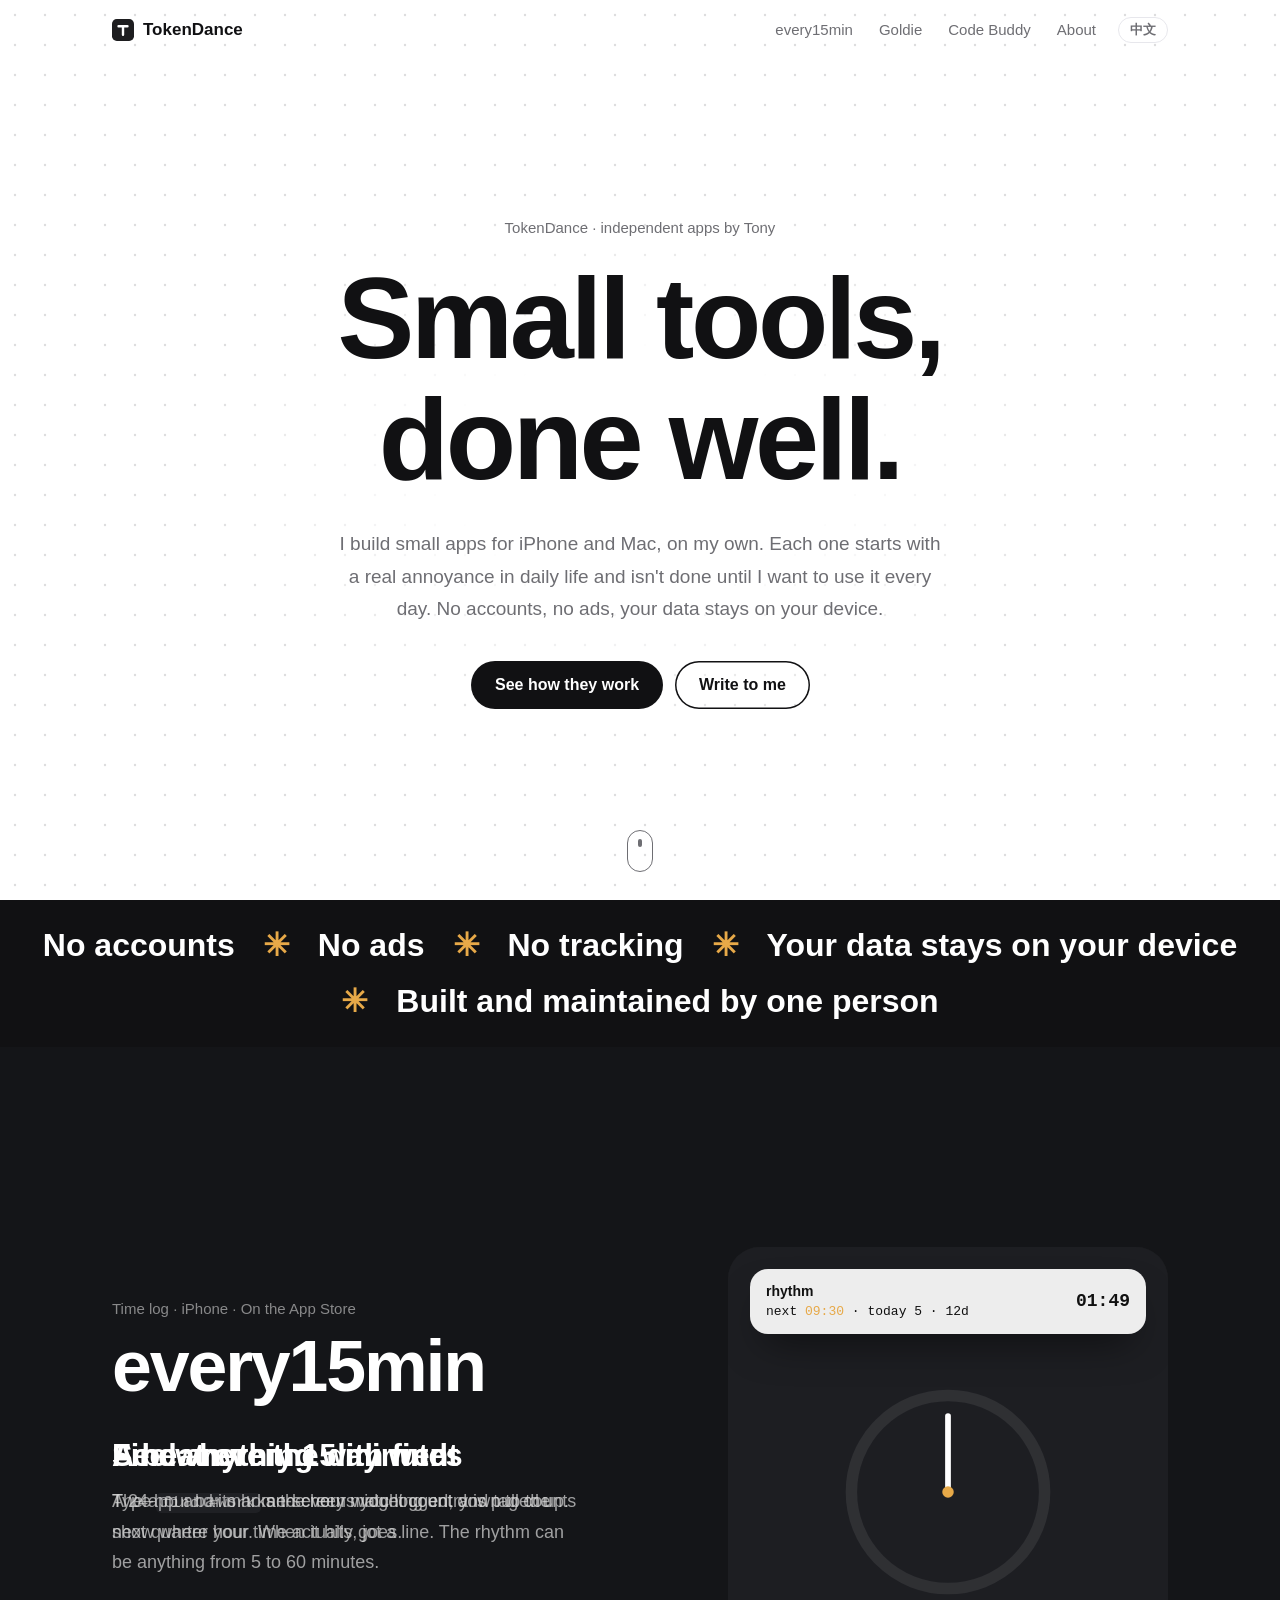
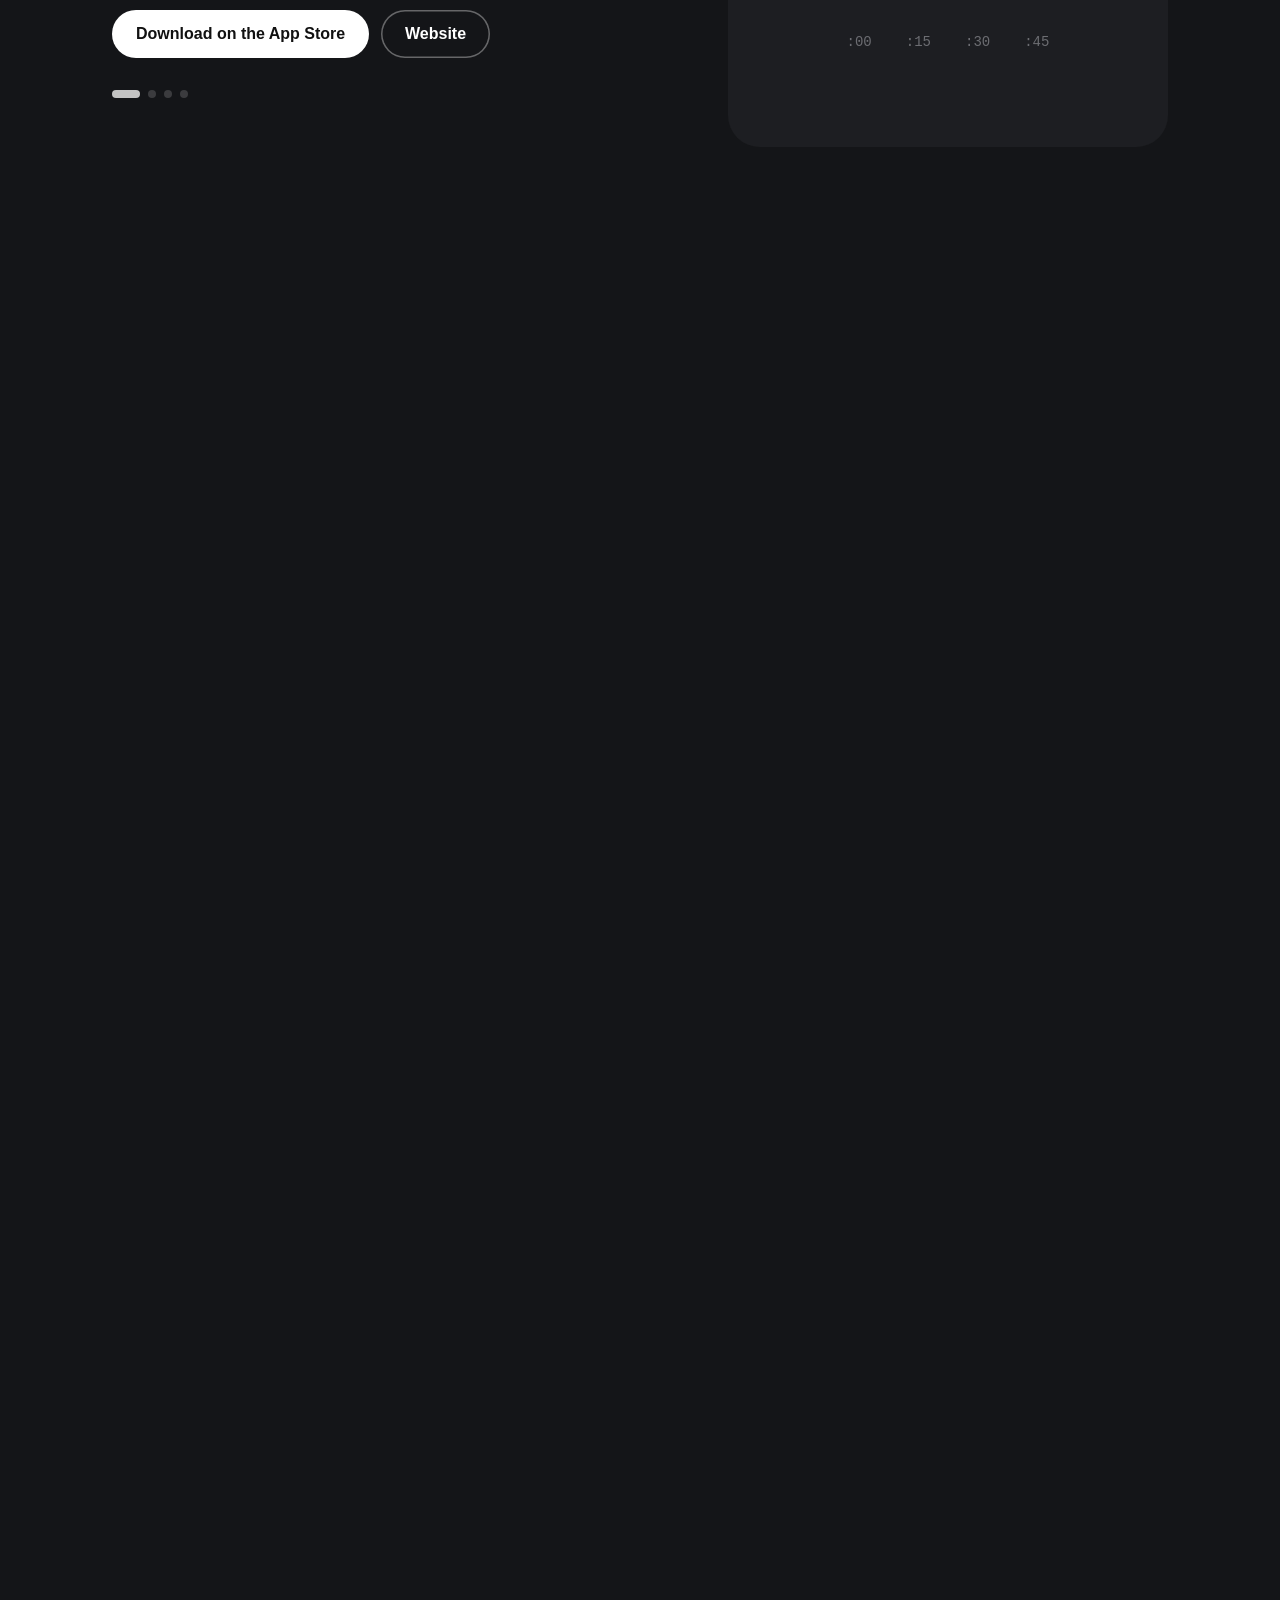
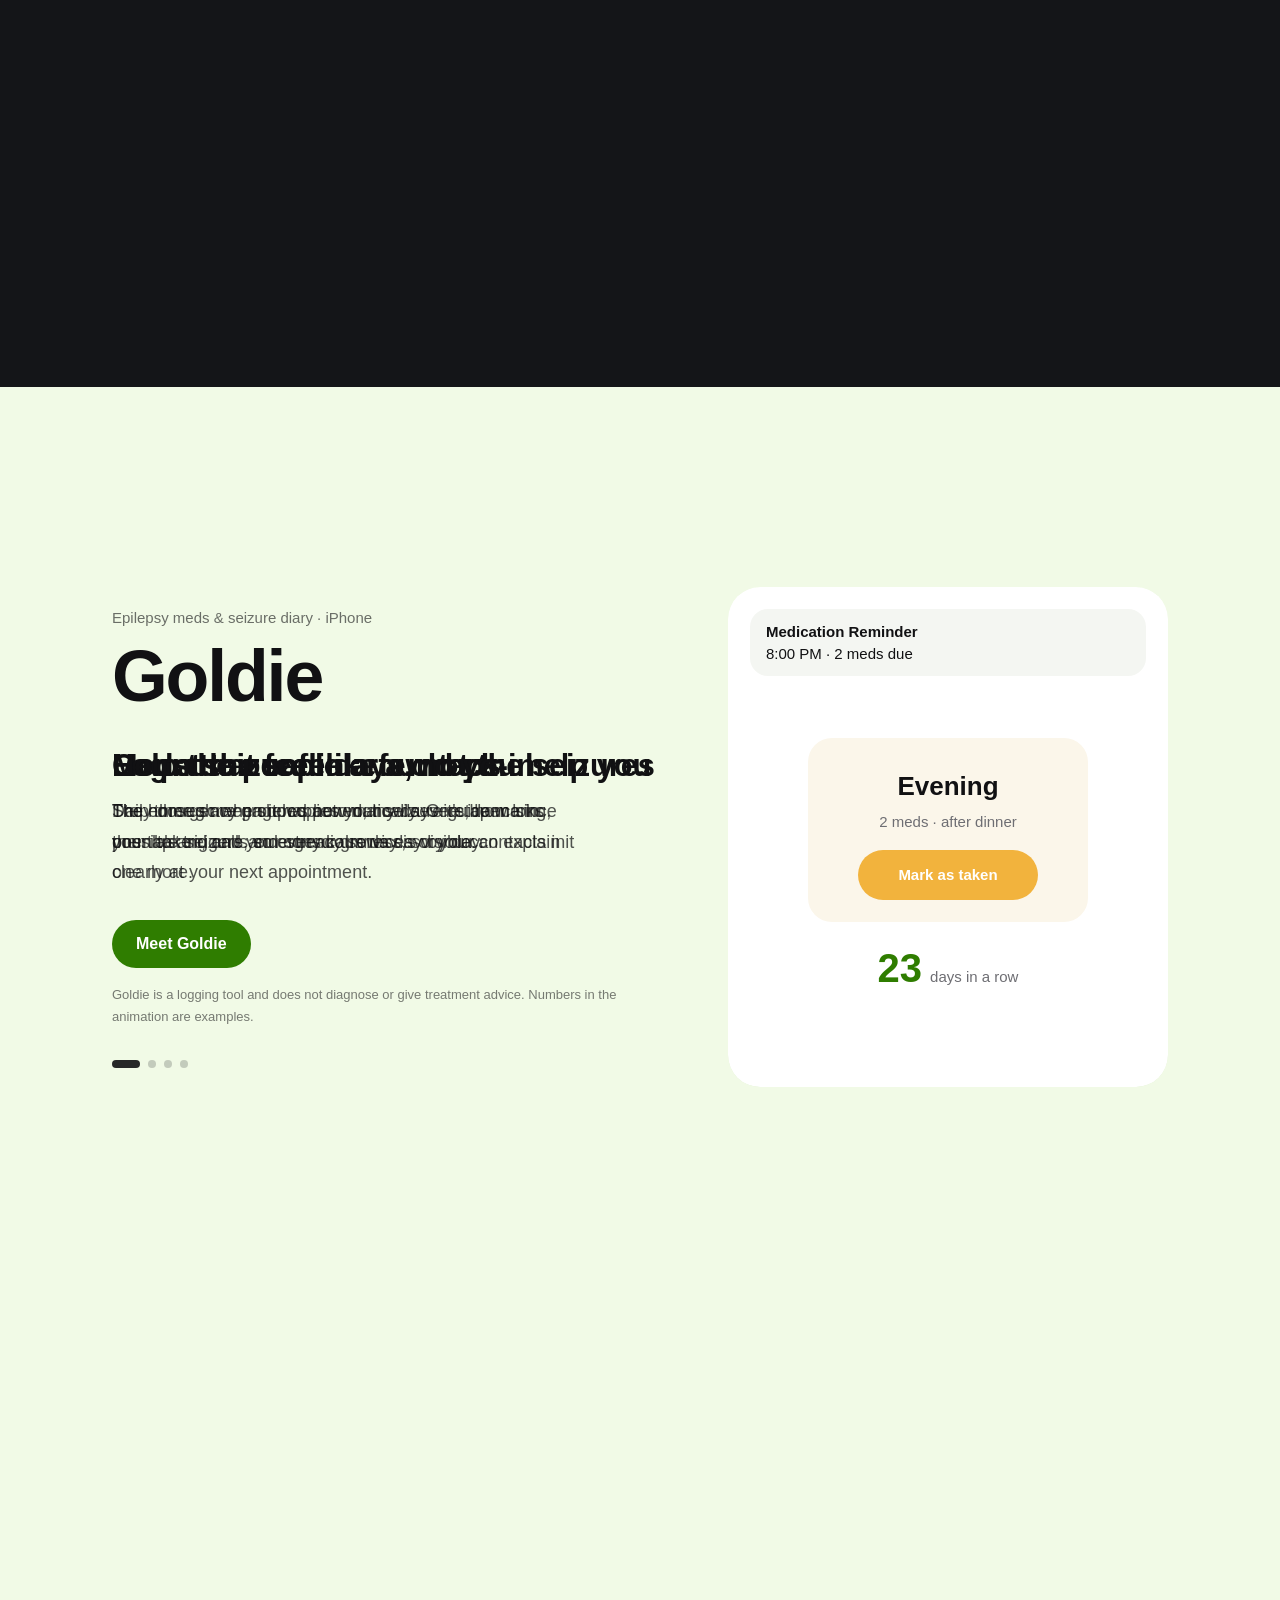
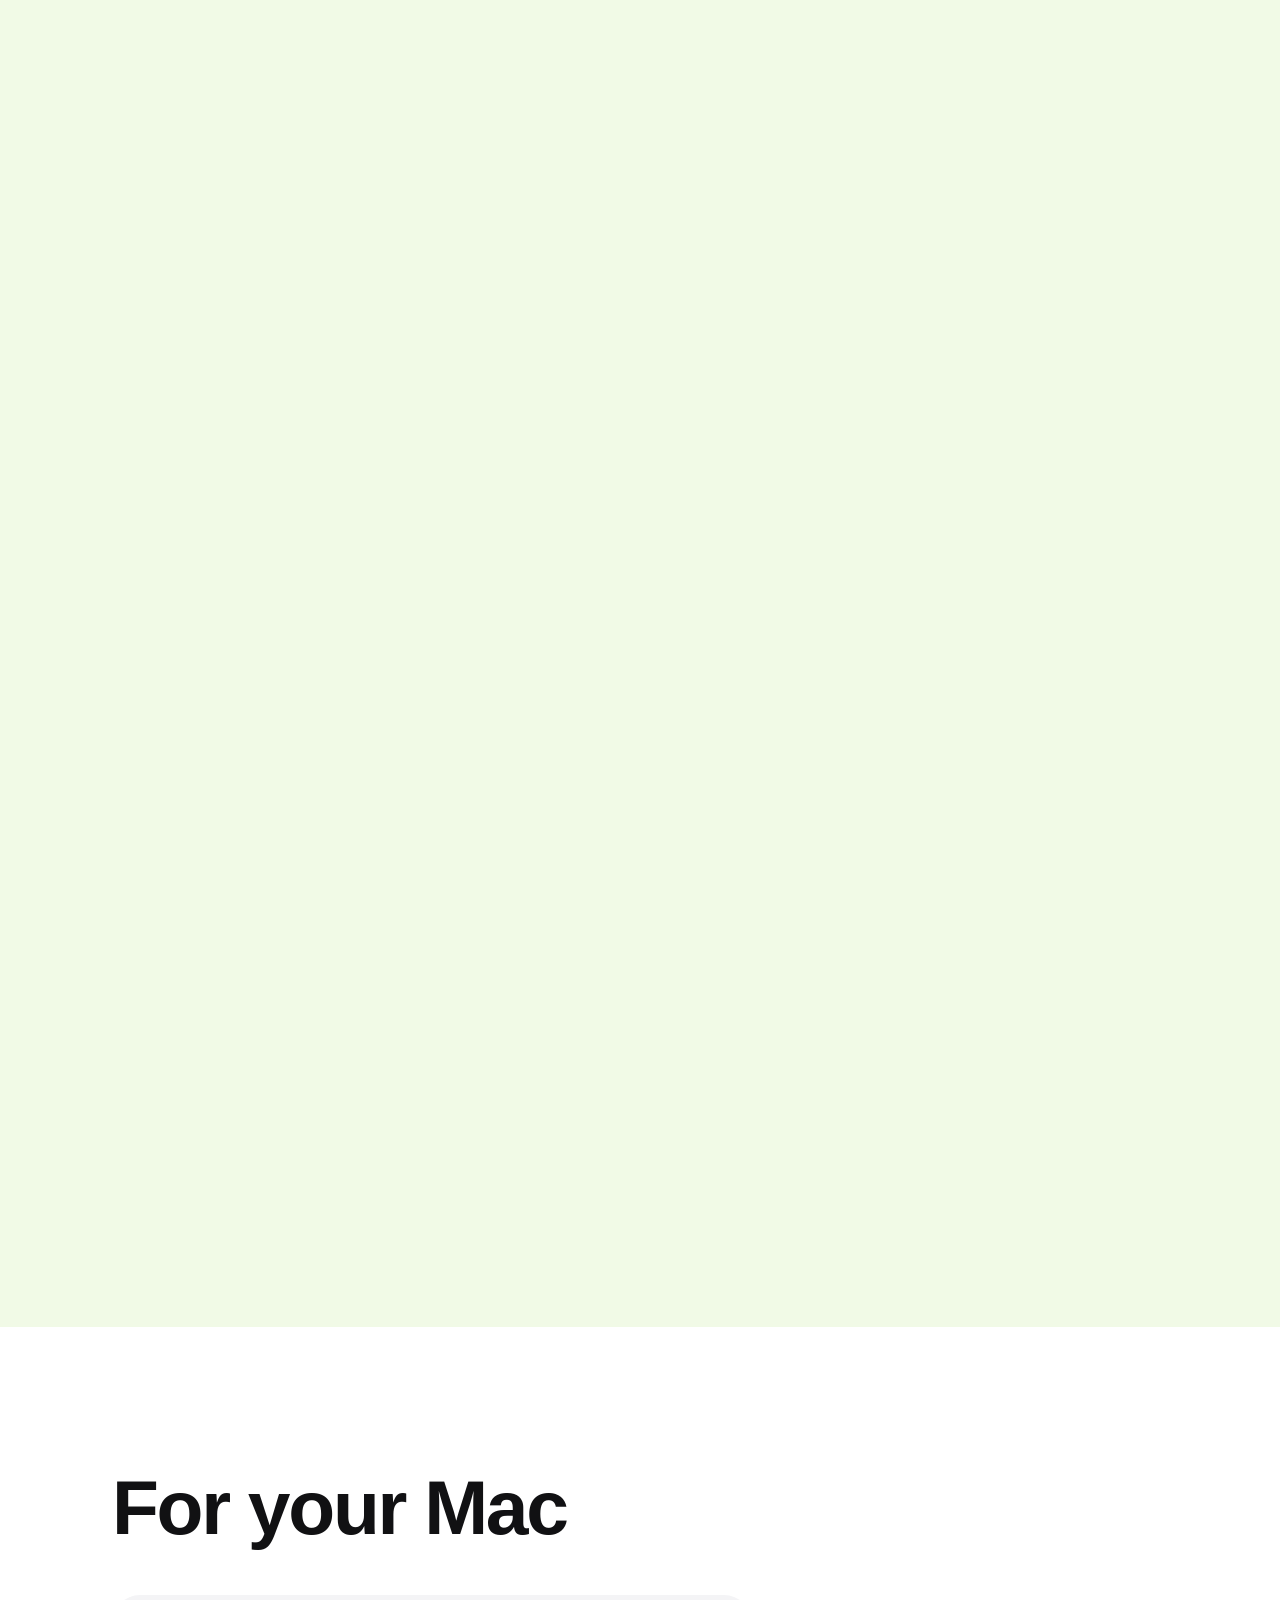
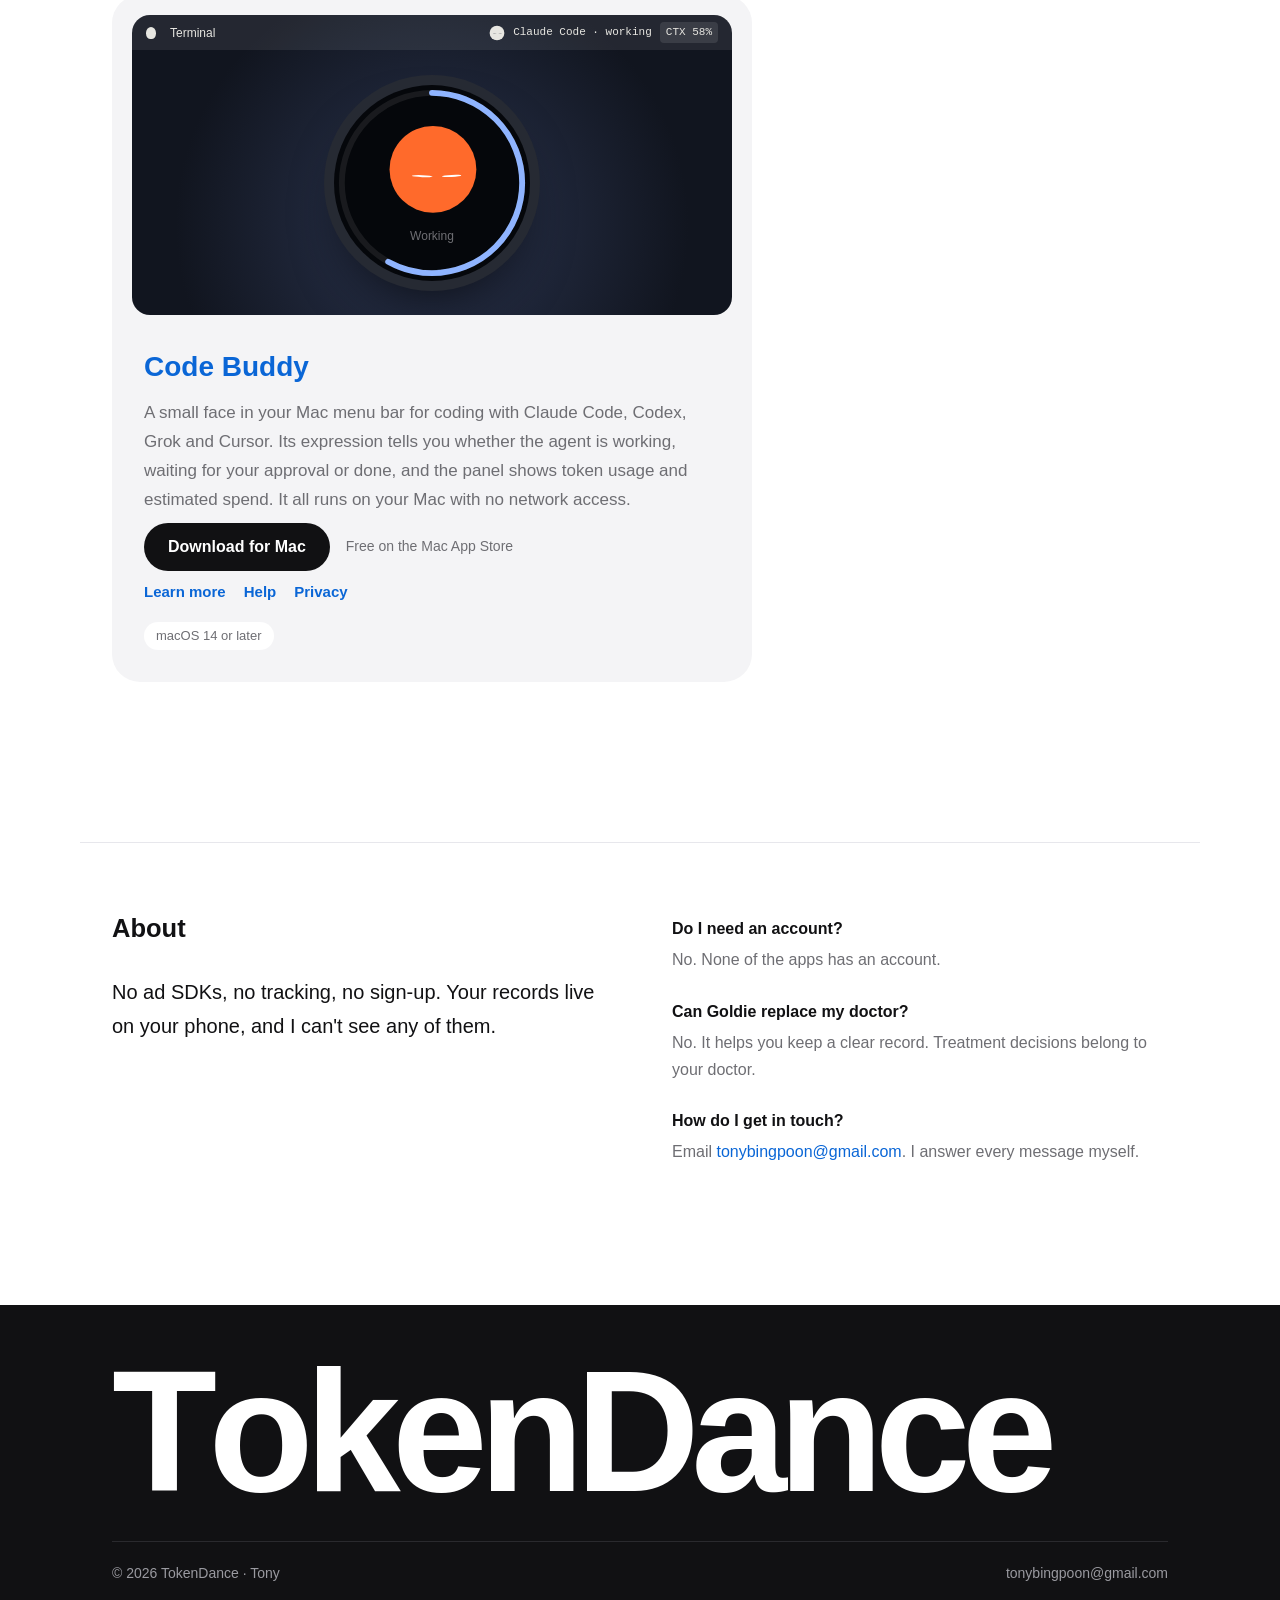
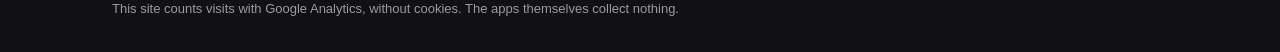
==== commit f0578fe9: "Homepage strip: move only when swiped sideways The black "No accounts · No ads ..." strip scrolled s" ====
--- a/index.html
+++ b/index.html
@@ -21,7 +21,7 @@
     <link rel="icon" type="image/svg+xml" href="/favicon.svg?v=20261022b" />
     <link rel="apple-touch-icon" href="/apple-touch-icon.png?v=20261022b" />
     <script>document.documentElement.classList.add("js")</script>
-    <link rel="stylesheet" href="/styles.css?v=20261103b" />
+    <link rel="stylesheet" href="/styles.css?v=20261103c" />
 
     <meta property="og:type" content="website" />
     <meta property="og:site_name" content="TokenDance" />
@@ -207,8 +207,7 @@
 
       <div class="marquee" aria-hidden="true">
         <div class="marquee-track">
-          <span>No accounts</span><i>✳</i><span>No ads</span><i>✳</i><span>No tracking</span><i>✳</i><span>Your data stays on your device</span><i>✳</i><span>Built and maintained by one person</span><i>✳</i>
-          <span>No accounts</span><i>✳</i><span>No ads</span><i>✳</i><span>No tracking</span><i>✳</i><span>Your data stays on your device</span><i>✳</i><span>Built and maintained by one person</span><i>✳</i>
+          <span>No accounts</span><i>✳</i><span>No ads</span><i>✳</i><span>No tracking</span><i>✳</i><span>Your data stays on your device</span><i>✳</i><span>Built and maintained by one person</span>
         </div>
       </div>
 
--- a/styles.css
+++ b/styles.css
@@ -36,6 +36,7 @@
   line-height: 1.7;
   -webkit-font-smoothing: antialiased;
   overflow-x: hidden;
+  overflow-x: clip;
 }
 
 a {
@@ -370,20 +371,31 @@
 
 /* ---------- Marquee ---------- */
 .marquee {
-  overflow: hidden;
+  overflow-x: auto;
+  overflow-y: hidden;
+  overscroll-behavior-x: contain;
+  -webkit-mask-image: linear-gradient(90deg, transparent, #000 24px, #000 calc(100% - 24px), transparent);
+  mask-image: linear-gradient(90deg, transparent, #000 24px, #000 calc(100% - 24px), transparent);
+  scrollbar-width: none;
   padding: 18px 0;
   background: var(--text);
   color: #fff;
   font-size: clamp(20px, 2.6vw, 32px);
   font-weight: 700;
   white-space: nowrap;
-}
-
+  text-align: center;
+}
+
+.marquee::-webkit-scrollbar {
+  display: none;
+}
+
+/* A plain strip: it only moves when you swipe it sideways. */
 .marquee-track {
   display: inline-flex;
   align-items: center;
   gap: 28px;
-  animation: marquee 32s linear infinite;
+  padding: 0 24px;
 }
 
 .marquee i {
@@ -391,8 +403,22 @@
   font-style: normal;
 }
 
-@keyframes marquee {
-  to { transform: translateX(-50%); }
+/* Wide screens: nothing to swipe, so the line simply wraps. */
+@media (min-width: 901px) {
+  .marquee {
+    -webkit-mask-image: none;
+    mask-image: none;
+    white-space: normal;
+  }
+  .marquee-track {
+    display: flex;
+    flex-wrap: wrap;
+    justify-content: center;
+    row-gap: 2px;
+  }
+  .marquee-track span {
+    white-space: nowrap;
+  }
 }
 
 /* ---------- Scroll stories ---------- */
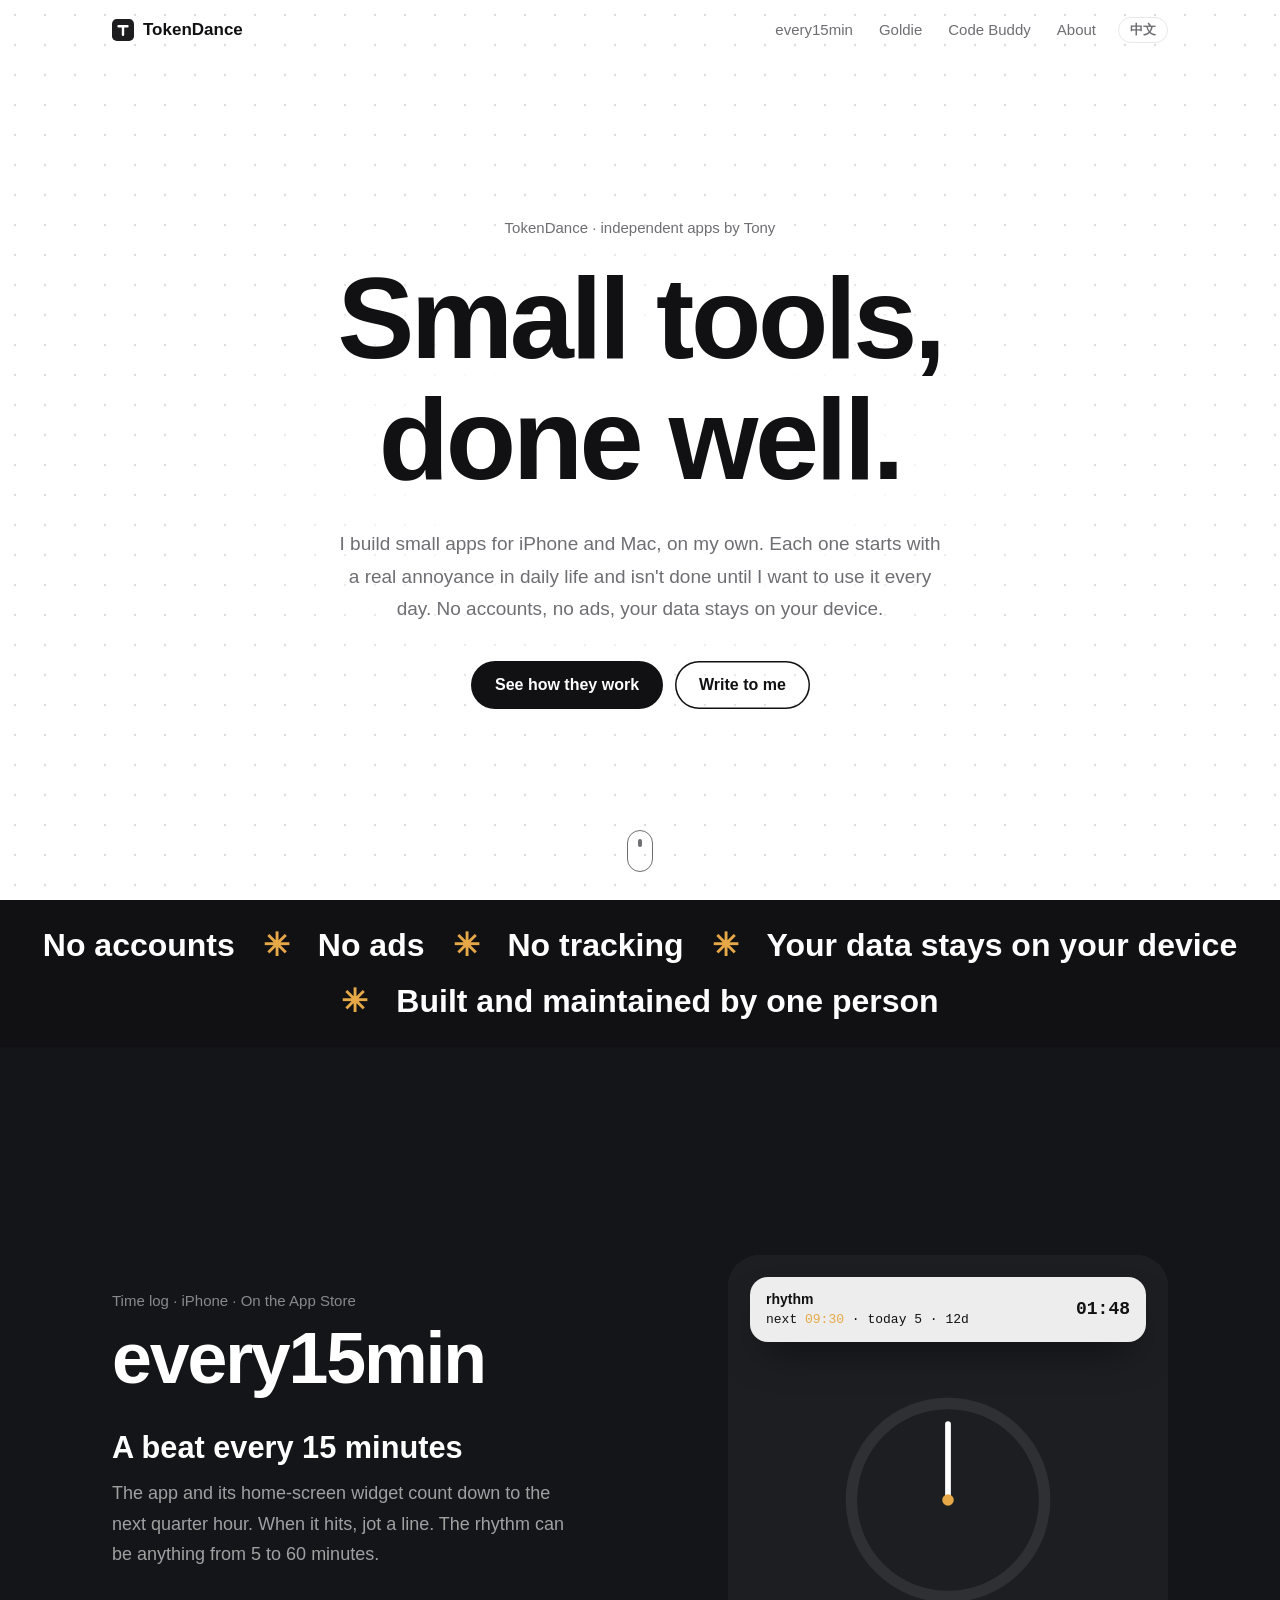
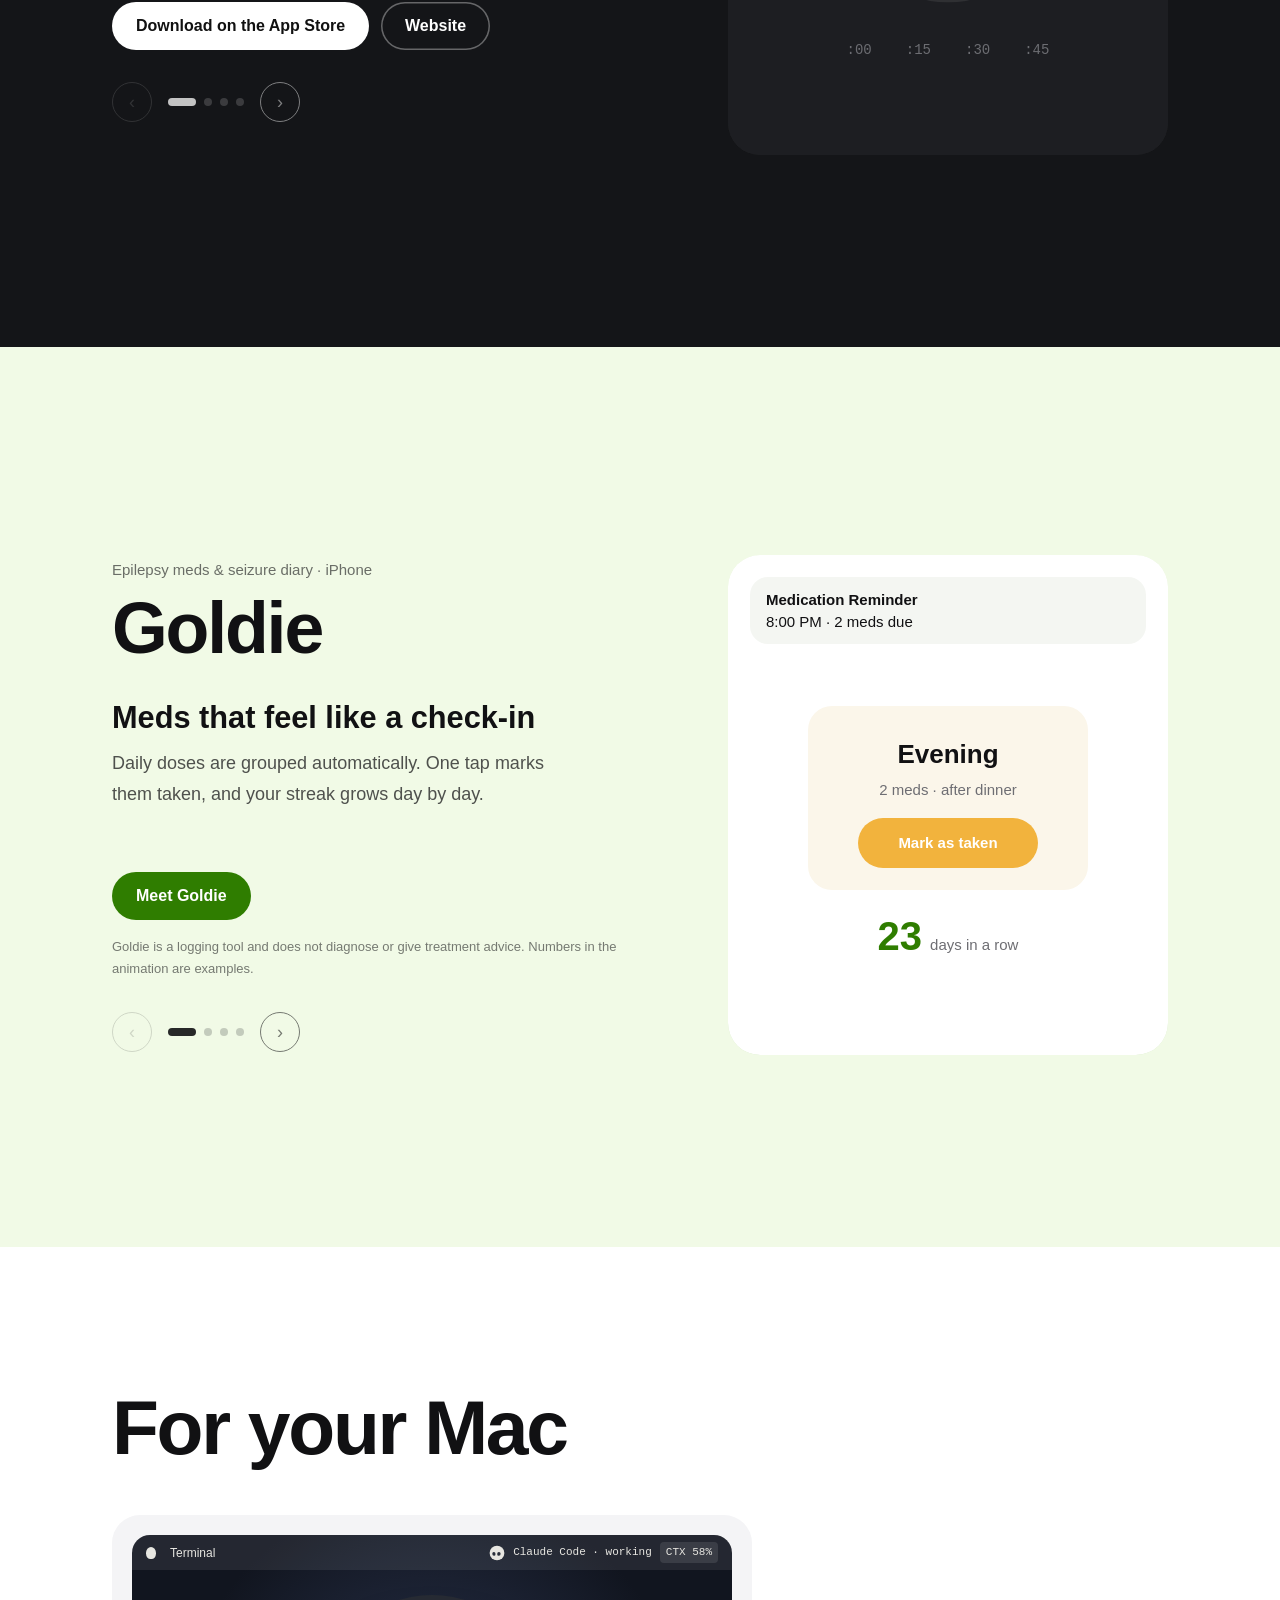
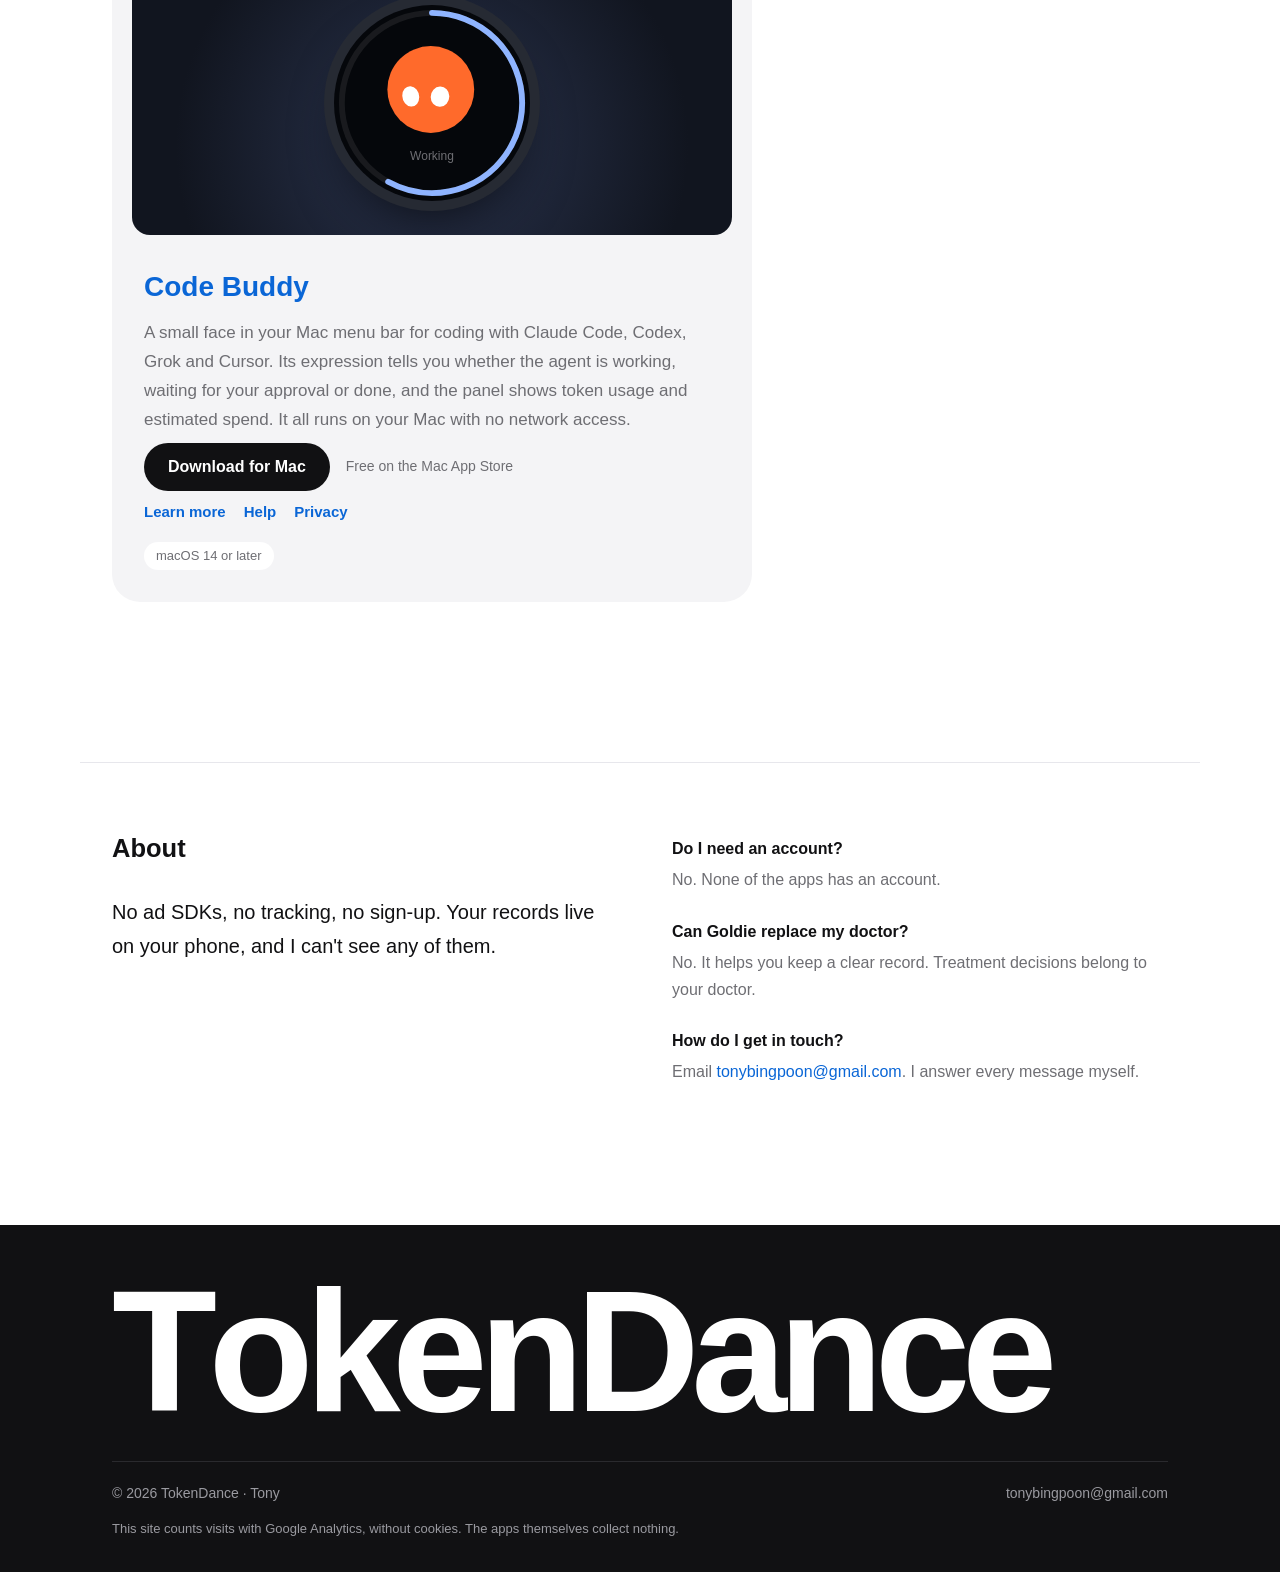
==== commit 73f8cc13: "Homepage products: swipe sideways for steps, scroll straight past every15min and Goldie were pinned:" ====
--- a/index.html
+++ b/index.html
@@ -21,7 +21,7 @@
     <link rel="icon" type="image/svg+xml" href="/favicon.svg?v=20261022b" />
     <link rel="apple-touch-icon" href="/apple-touch-icon.png?v=20261022b" />
     <script>document.documentElement.classList.add("js")</script>
-    <link rel="stylesheet" href="/styles.css?v=20261103c" />
+    <link rel="stylesheet" href="/styles.css?v=20261104a" />
 
     <meta property="og:type" content="website" />
     <meta property="og:site_name" content="TokenDance" />
@@ -212,7 +212,7 @@
       </div>
 
       <div id="residents">
-        <!-- every15min: four scroll-driven scenes -->
+        <!-- every15min: four scenes, changed by swiping sideways -->
         <section class="story e15" id="every15min" data-story="e15" aria-labelledby="t-every15min">
           <div class="story-track" style="--n: 4">
             <div class="story-sticky">
@@ -291,7 +291,7 @@
           </div>
         </section>
 
-        <!-- Goldie: four scroll-driven scenes -->
+        <!-- Goldie: four scenes, changed by swiping sideways -->
         <section class="story goldie" id="goldie" data-story="goldie" aria-labelledby="t-goldie">
           <div class="story-track" style="--n: 4">
             <div class="story-sticky">
@@ -417,6 +417,6 @@
     </footer>
     <script src="/analytics.js?v=20261022"></script>
     <script type="module" src="https://static.cloudflareinsights.com/beacon.min.js" data-cf-beacon='{"token": "4b91ff1dcc4a41f580444839873ea623"}'></script>
-    <script src="/app.js?v=20261022d" defer></script>
+    <script src="/app.js?v=20261104a" defer></script>
   </body>
 </html>
--- a/styles.css
+++ b/styles.css
@@ -421,20 +421,21 @@
   }
 }
 
-/* ---------- Scroll stories ---------- */
+/* ---------- Product stories ----------
+   Scrolling down passes straight through. The steps change only when you
+   swipe sideways, use the arrows or tap a dot. */
 .story-track {
   position: relative;
-  height: calc((var(--n) + 0.6) * 100vh);
 }
 
 .story-sticky {
-  position: sticky;
-  top: 0;
   display: grid;
   align-items: center;
-  height: 100vh;
-  height: 100svh;
+  min-height: 100vh;
+  min-height: 100svh;
+  padding: 112px 0 96px;
   overflow: hidden;
+  touch-action: pan-y;
 }
 
 .story-grid {
@@ -506,22 +507,87 @@
 
 .story-dots {
   display: flex;
+  align-items: center;
   gap: 8px;
   margin-top: 32px;
 }
 
-.story-dots i {
+.story-dots i,
+.story-dots .dot {
   width: 8px;
   height: 8px;
+  padding: 0;
+  border: 0;
   border-radius: 4px;
   background: currentColor;
   opacity: 0.2;
   transition: width 0.4s var(--ease), opacity 0.4s;
 }
 
-.story-dots i.is-on {
+.story-dots .dot {
+  position: relative;
+  color: inherit;
+  cursor: pointer;
+}
+
+/* a bigger hit area than the dot itself */
+.story-dots .dot::after {
+  content: "";
+  position: absolute;
+  inset: -12px -4px;
+}
+
+.story-dots i.is-on,
+.story-dots .dot.is-on {
   width: 28px;
   opacity: 0.9;
+}
+
+.story-dots .dot:hover {
+  opacity: 0.5;
+}
+
+.story-dots .dot.is-on:hover {
+  opacity: 0.9;
+}
+
+.story-arrow {
+  display: grid;
+  place-items: center;
+  width: 40px;
+  height: 40px;
+  padding: 0;
+  border: 1px solid currentColor;
+  border-radius: 50%;
+  background: transparent;
+  color: inherit;
+  font: inherit;
+  font-size: 18px;
+  line-height: 1;
+  opacity: 0.55;
+  cursor: pointer;
+  transition: opacity 0.2s, transform 0.2s var(--ease);
+}
+
+.story-arrow:hover:not(:disabled) {
+  opacity: 1;
+}
+
+.story-arrow:active:not(:disabled) {
+  transform: scale(0.94);
+}
+
+.story-arrow:disabled {
+  opacity: 0.15;
+  cursor: default;
+}
+
+.story-arrow.prev {
+  margin-right: 8px;
+}
+
+.story-arrow.next {
+  margin-left: 8px;
 }
 
 /* stage: a fixed 440×500 canvas scaled to fit */
@@ -1842,13 +1908,24 @@
     gap: 48px;
   }
   .story-sticky {
-    align-items: start;
-    padding-top: 76px;
+    min-height: 0;
+    padding: 88px 0 72px;
   }
   .story-grid {
     grid-template-columns: minmax(0, 1fr);
-    gap: 20px;
-  }
+    gap: 0;
+  }
+  /* phone order: title, step text, picture, arrows, download */
+  .story-copy {
+    display: contents;
+  }
+  .story-kicker { order: 1; }
+  .story h2 { order: 2; }
+  .story-steps { order: 3; }
+  .story .stage { order: 4; margin-top: 20px; }
+  .story-dots { order: 5; justify-content: center; }
+  .story-cta { order: 6; justify-content: center; }
+  .story-fine { order: 7; text-align: center; }
   .story h2 {
     font-size: 34px;
   }
@@ -1862,16 +1939,15 @@
     margin-top: 4px;
     font-size: 15px;
   }
-  .story-cta,
-  .story-fine {
-    display: none;
+  .story-cta {
+    margin-top: 24px;
   }
   .story-dots {
-    margin-top: 14px;
+    margin-top: 18px;
   }
   .stage {
     justify-self: center;
-    width: min(100%, calc((100svh - 330px) * 0.88));
+    width: min(100%, 380px);
   }
   .coming-list {
     grid-template-columns: 1fr;
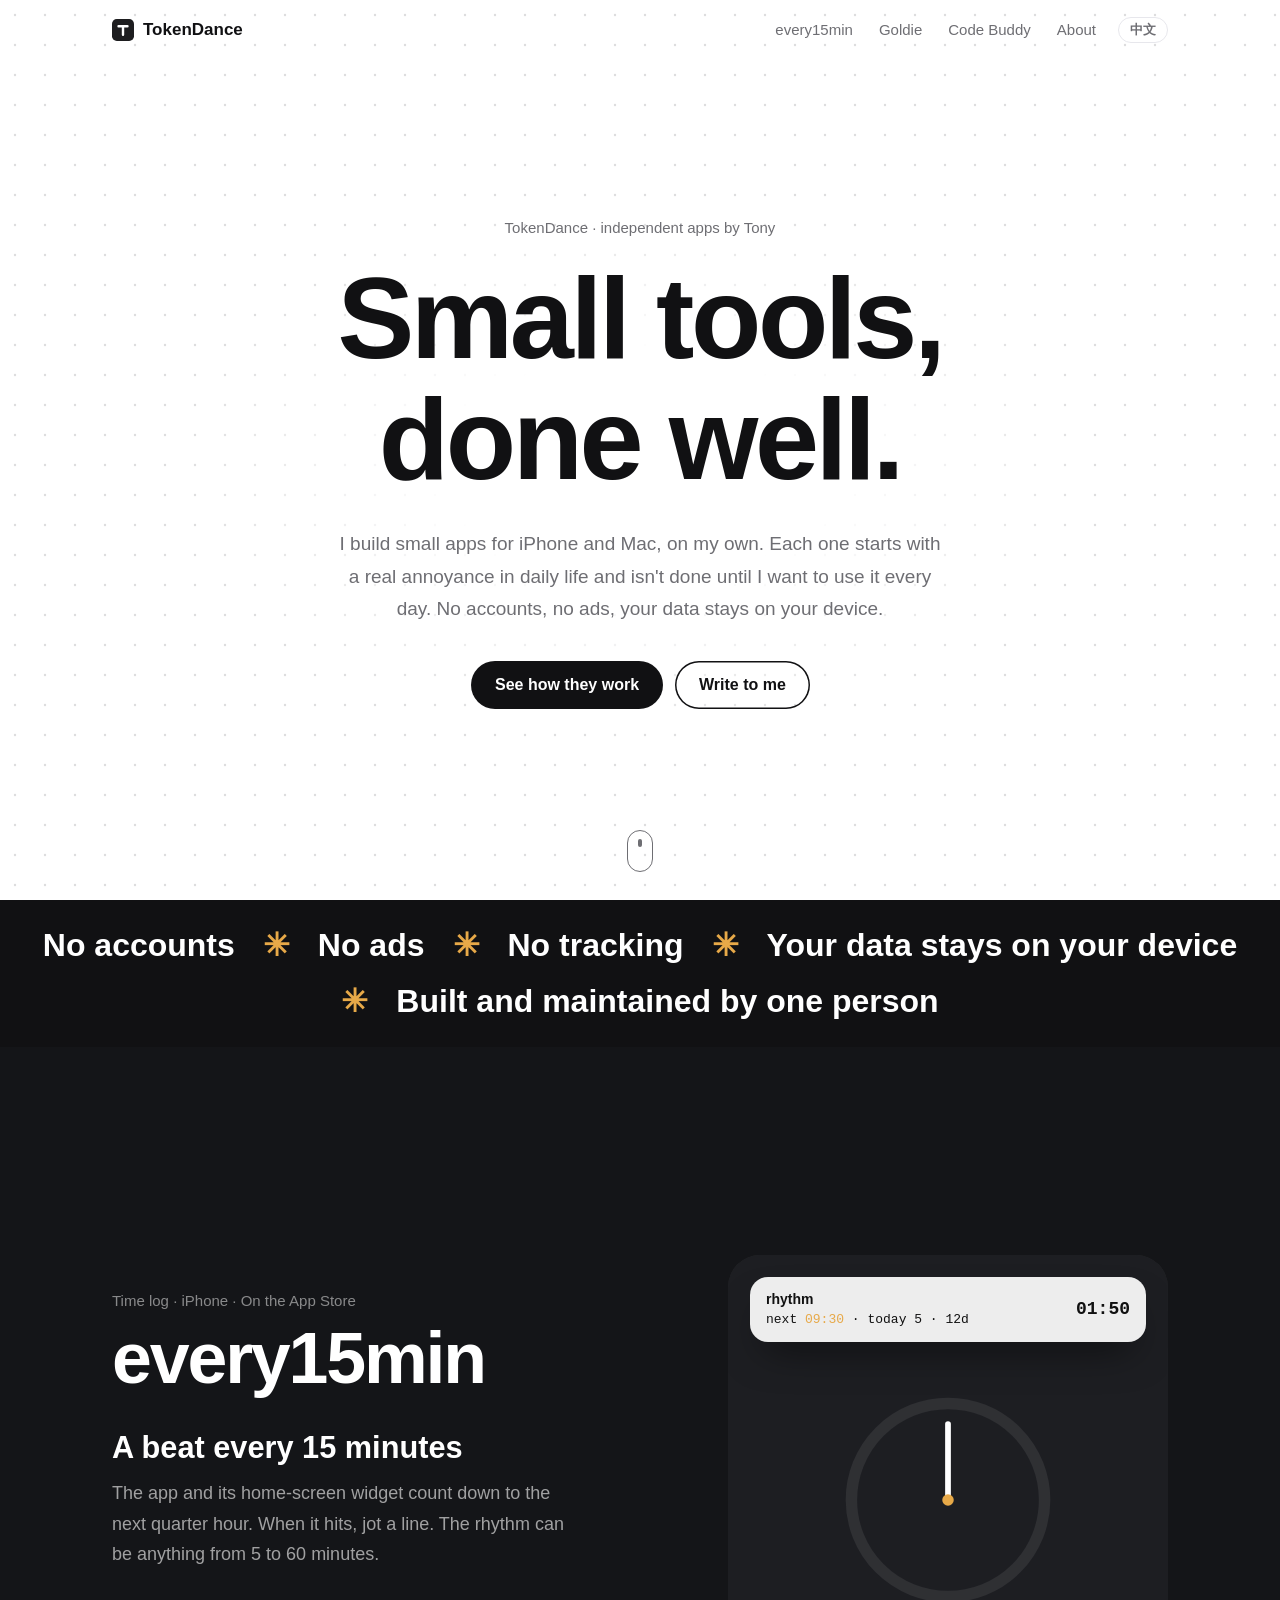
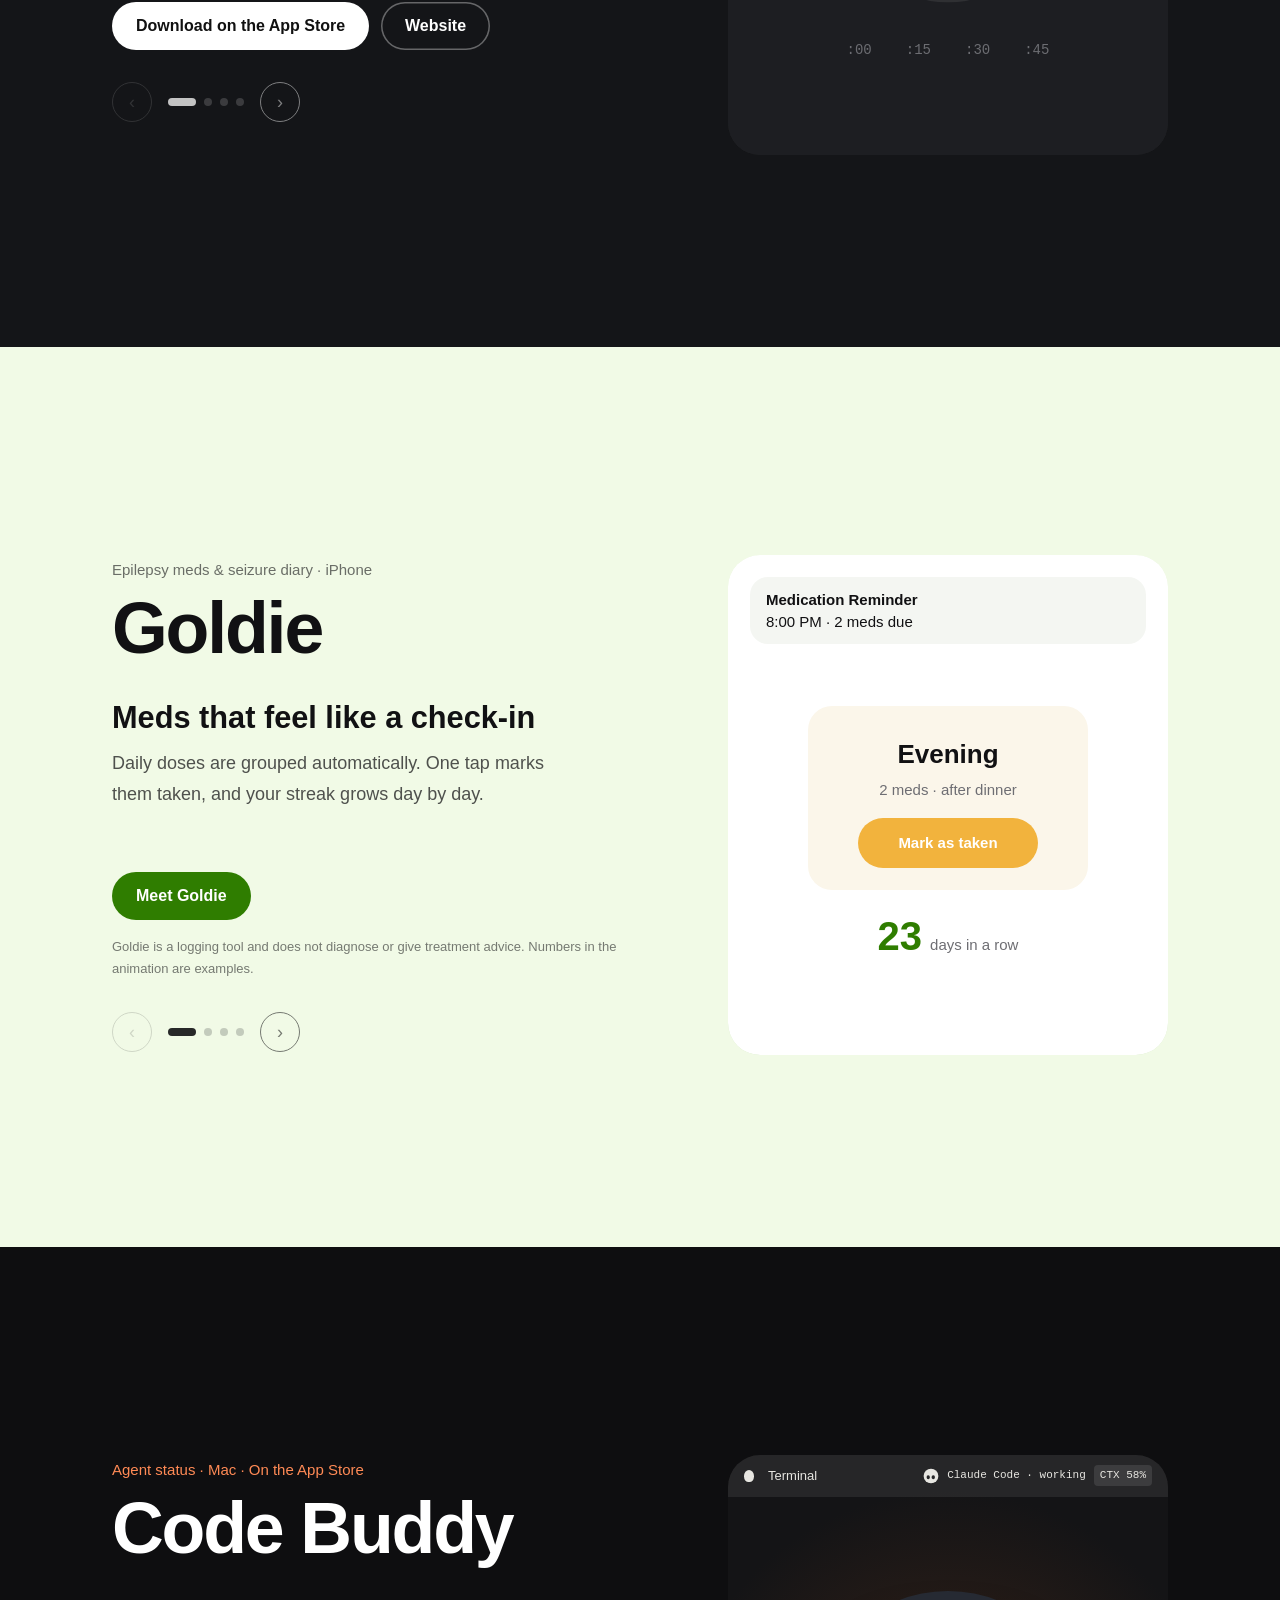
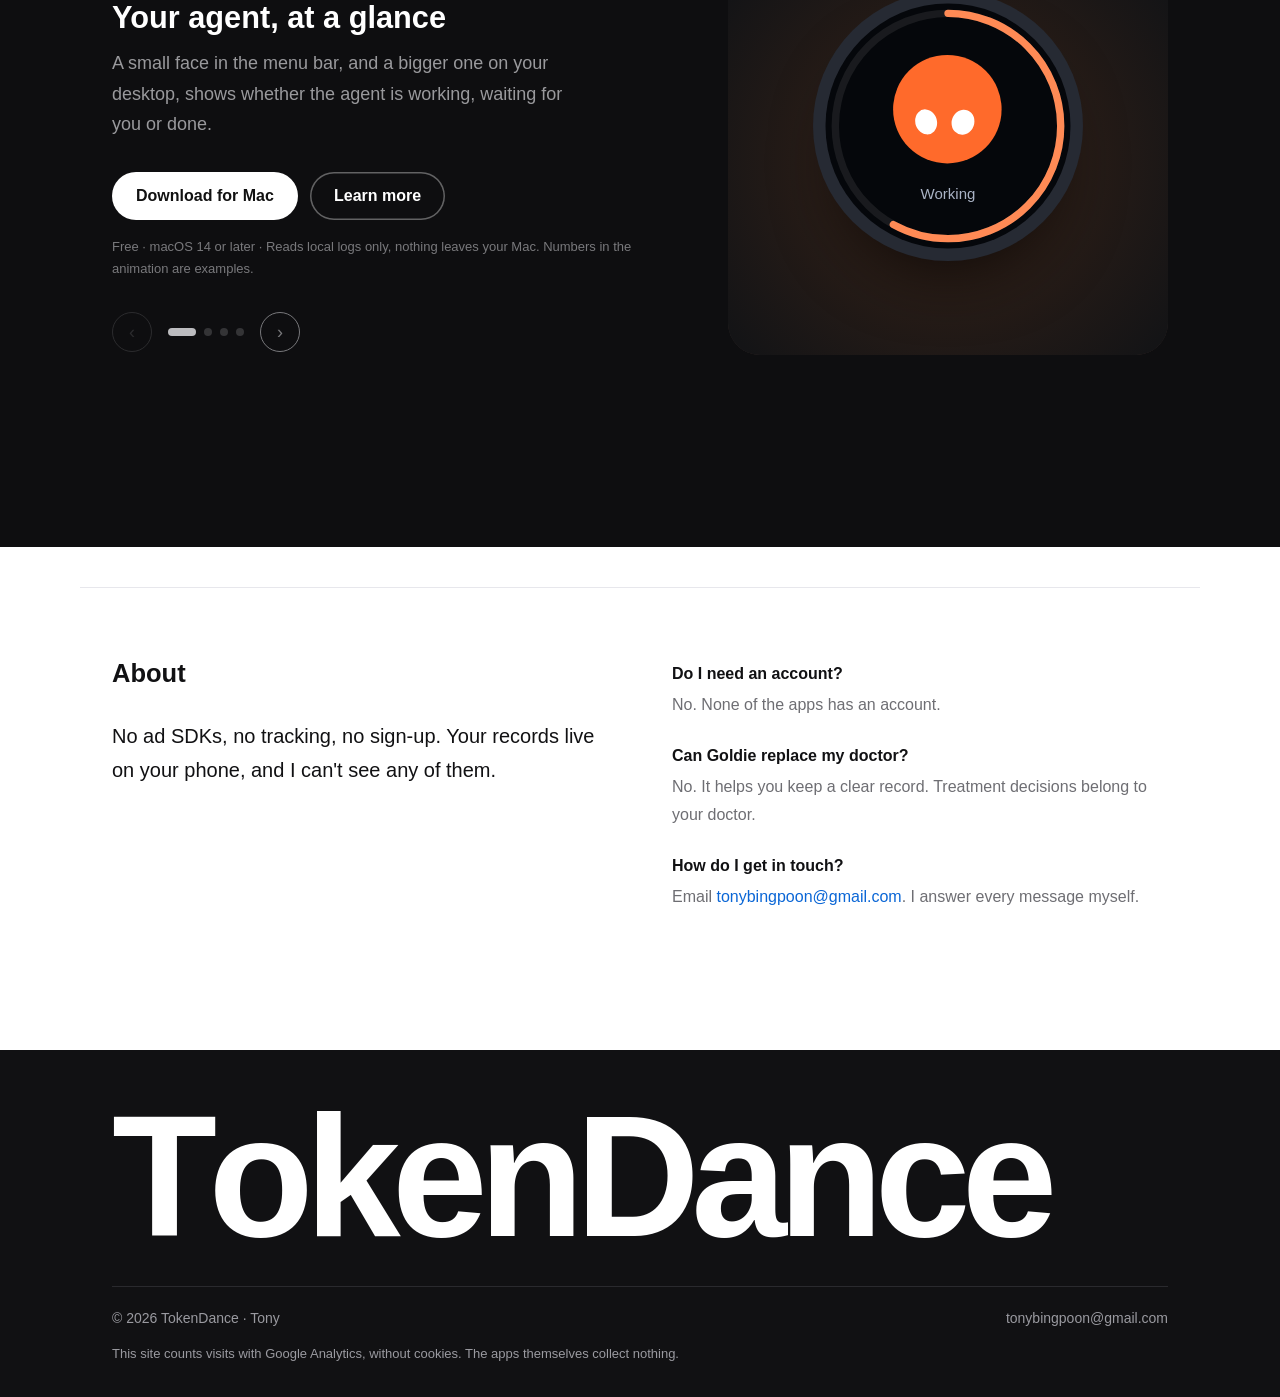
==== commit bc537712: "Homepage: give Code Buddy the same product section as the other apps Code Buddy sat in a small "For " ====
--- a/index.html
+++ b/index.html
@@ -21,7 +21,7 @@
     <link rel="icon" type="image/svg+xml" href="/favicon.svg?v=20261022b" />
     <link rel="apple-touch-icon" href="/apple-touch-icon.png?v=20261022b" />
     <script>document.documentElement.classList.add("js")</script>
-    <link rel="stylesheet" href="/styles.css?v=20261104a" />
+    <link rel="stylesheet" href="/styles.css?v=20261104b" />
 
     <meta property="og:type" content="website" />
     <meta property="og:site_name" content="TokenDance" />
@@ -181,7 +181,7 @@
         <nav aria-label="Main">
           <a href="#every15min">every15min</a>
           <a href="#goldie">Goldie</a>
-          <a href="#coming">Code Buddy</a>
+          <a href="#code-buddy">Code Buddy</a>
           <a href="#about">About</a>
         </nav>
         <a class="lang" href="/zh/" hreflang="zh-CN" lang="zh-CN">中文</a>
@@ -358,32 +358,78 @@
             </div>
           </div>
         </section>
+
+        <!-- Code Buddy: four scenes, changed by swiping sideways -->
+        <section class="story cbx" id="code-buddy" data-story="cbx" aria-labelledby="t-code-buddy">
+          <div class="story-track" id="coming" style="--n: 4">
+            <div class="story-sticky">
+              <div class="wrap story-grid">
+                <div class="story-copy">
+                  <p class="story-kicker">Agent status · Mac · On the App Store</p>
+                  <h2 id="t-code-buddy">Code Buddy</h2>
+                  <ol class="story-steps">
+                    <li class="is-on"><h3>Your agent, at a glance</h3><p>A small face in the menu bar, and a bigger one on your desktop, shows whether the agent is working, waiting for you or done.</p></li>
+                    <li><h3>It looks up when you're needed</h3><p>When Claude Code stops to ask for approval, the face looks right at you. No more checking the terminal every minute.</p></li>
+                    <li><h3>Four agents, one face</h3><p>Claude Code, Codex, Grok and Cursor can all run at once. The face shows whichever needs you most, and the menu bar counts how many are busy.</p></li>
+                    <li><h3>Tokens and spend, by tool</h3><p>Today, 7 days or 30 days of tokens and estimated spend for each tool, plus your Codex limits. Cursor shows status only.</p></li>
+                  </ol>
+                  <div class="story-cta">
+                    <a class="btn btn-light magnetic" href="https://apps.apple.com/app/code-buddy-agent-status/id6825784479" rel="noopener" target="_blank">Download for Mac</a>
+                    <a class="btn btn-ghost-dark magnetic" href="/code-buddy/">Learn more</a>
+                  </div>
+                  <p class="story-fine">Free · macOS 14 or later · Reads local logs only, nothing leaves your Mac. Numbers in the animation are examples.</p>
+                  <div class="story-dots" aria-hidden="true"><i class="is-on"></i><i></i><i></i><i></i></div>
+                </div>
+
+                <div class="stage" aria-hidden="true">
+                  <div class="stage-box cbx-box" data-scene="0">
+                    <div class="s s0">
+                      <div class="demo cb" id="cbx-menu">
+                        <div class="cb-menubar"><span class="cb-apple"></span><span>Terminal</span><span class="cb-right"><svg class="cb-icon" viewBox="0 0 200 200"></svg><span id="cb-status">Claude Code · working</span><span class="cb-ctx" id="cb-ctx">CTX 34%</span></span></div>
+                        <div class="cb-device">
+                          <svg class="cb-ring" viewBox="0 0 200 200"><circle cx="100" cy="100" r="92" class="cb-ring-bg" /><circle cx="100" cy="100" r="92" class="cb-ring-fg" id="cb-ring" /></svg>
+                          <svg class="cb-face" viewBox="0 0 200 200"></svg>
+                          <p class="cb-label" id="cb-label">Working</p>
+                          <span class="cb-z">z</span>
+                          <span class="cb-tap"></span>
+                        </div>
+                      </div>
+                    </div>
+
+                    <div class="s s1">
+                      <div class="cbx-term">
+                        <p class="cbx-bar"><i></i><i></i><i></i><span>Terminal — buddy</span></p>
+                        <ol id="cbx-term"></ol>
+                      </div>
+                      <div class="cbx-who"><svg class="cbx-face" viewBox="0 0 200 200"></svg><p id="cbx-cap"></p></div>
+                    </div>
+
+                    <div class="s s2">
+                      <div class="cbx-pick"><span class="cbx-busy" id="cbx-busy"></span><svg class="cbx-face" viewBox="0 0 200 200"></svg><p id="cbx-why"></p></div>
+                      <ul class="cbx-agents">
+                        <li data-name="Claude Code" data-project="buddy"><i></i><b>Claude Code</b><span></span></li>
+                        <li data-name="Codex" data-project="api"><i></i><b>Codex</b><span></span></li>
+                        <li data-name="Grok" data-project="site"><i></i><b>Grok</b><span></span></li>
+                        <li data-name="Cursor" data-project="app"><i></i><b>Cursor</b><span></span></li>
+                      </ul>
+                    </div>
+
+                    <div class="s s3">
+                      <p class="cbx-label">Today · estimated spend</p>
+                      <p class="cbx-spend" id="cbx-spend">$0.00</p>
+                      <p class="cbx-split">Claude Code $17.32 · Codex $1.30 · Grok $0.00</p>
+                      <div class="cbx-bars"><i style="--h: 40%"></i><i style="--h: 8%"></i><i style="--h: 22%"></i><i style="--h: 38%"></i><i style="--h: 66%"></i><i style="--h: 44%"></i><i style="--h: 72%"></i></div>
+                      <div class="cbx-meter"><p><span>Codex · 5-hour limit</span><b>42%</b></p><div><i style="--w: 42%"></i></div></div>
+                      <div class="cbx-meter"><p><span>Codex · weekly limit</span><b>18%</b></p><div><i style="--w: 18%"></i></div></div>
+                    </div>
+                  </div>
+                </div>
+              </div>
+            </div>
+          </div>
+        </section>
       </div>
 
-      <section class="coming" id="coming" aria-labelledby="coming-title">
-        <div class="wrap">
-          <h2 id="coming-title" data-split>For your Mac</h2>
-          <div class="coming-list">
-            <article class="demo-card" id="code-buddy" data-reveal>
-              <div class="demo cb" data-demo="codebuddy" aria-hidden="true">
-                <div class="cb-menubar"><span class="cb-apple"></span><span>Terminal</span><span class="cb-right"><svg class="cb-icon" viewBox="0 0 200 200"></svg><span id="cb-status">Claude Code · working</span><span class="cb-ctx" id="cb-ctx">CTX 34%</span></span></div>
-                <div class="cb-device">
-                  <svg class="cb-ring" viewBox="0 0 200 200"><circle cx="100" cy="100" r="92" class="cb-ring-bg" /><circle cx="100" cy="100" r="92" class="cb-ring-fg" id="cb-ring" /></svg>
-                  <svg class="cb-face" viewBox="0 0 200 200"></svg>
-                  <p class="cb-label" id="cb-label">Working</p>
-                  <span class="cb-z">z</span>
-                  <span class="cb-tap"></span>
-                </div>
-              </div>
-              <h3><a href="/code-buddy/">Code Buddy</a></h3>
-              <p>A small face in your Mac menu bar for coding with Claude Code, Codex, Grok and Cursor. Its expression tells you whether the agent is working, waiting for your approval or done, and the panel shows token usage and estimated spend. It all runs on your Mac with no network access.</p>
-              <p class="card-cta"><a class="btn btn-dark magnetic" href="https://apps.apple.com/app/code-buddy-agent-status/id6825784479" rel="noopener" target="_blank">Download for Mac</a><span>Free on the Mac App Store</span></p>
-              <p class="card-links"><a href="/code-buddy/">Learn more</a><a href="/code-buddy/#help">Help</a><a href="/code-buddy/privacy.html">Privacy</a></p>
-              <span class="tag">macOS 14 or later</span>
-            </article>
-          </div>
-        </div>
-      </section>
 
       <section class="about" id="about" aria-labelledby="about-title">
         <div class="wrap about-cols">
@@ -417,6 +463,6 @@
     </footer>
     <script src="/analytics.js?v=20261022"></script>
     <script type="module" src="https://static.cloudflareinsights.com/beacon.min.js" data-cf-beacon='{"token": "4b91ff1dcc4a41f580444839873ea623"}'></script>
-    <script src="/app.js?v=20261104a" defer></script>
+    <script src="/app.js?v=20261104b" defer></script>
   </body>
 </html>
--- a/styles.css
+++ b/styles.css
@@ -1681,6 +1681,319 @@
   100% { opacity: 0; transform: scale(2.4); }
 }
 
+/* ---------- Code Buddy story ---------- */
+.cbx {
+  background: #0e0e10;
+  color: #cfcfd3;
+}
+
+.cbx h2,
+.cbx .story-steps h3 {
+  color: #fff;
+}
+
+.cbx .story-kicker {
+  color: #ff8a55;
+  opacity: 1;
+}
+
+.cbx-box {
+  background: #18181b;
+  box-shadow: 0 0 0 1px rgba(255, 255, 255, 0.07), 0 50px 100px -40px rgba(255, 106, 43, 0.35);
+  color: #e7e6e1;
+  font-size: 15px;
+}
+
+.cbx-face {
+  overflow: visible;
+}
+
+/* scene 0: the menu bar and the desk face */
+.cbx-box .s0 {
+  padding: 0;
+}
+
+.cbx-box .cb {
+  position: absolute;
+  inset: 0;
+  height: auto;
+  border-radius: 0;
+  background: radial-gradient(circle at 50% 62%, #3a2418, #141416 72%);
+}
+
+.cbx-box .cb-menubar {
+  padding: 10px 16px;
+  font-size: 13px;
+}
+
+.cbx-box .cb-device {
+  transform: scale(1.25);
+}
+
+.cbx-box .cb-ring-fg {
+  stroke: #ff8a55;
+}
+
+/* scene 1: one turn in the terminal */
+.cbx-box .s1 {
+  display: grid;
+  grid-template-rows: 1fr auto;
+  gap: 18px;
+  padding: 26px;
+}
+
+.cbx-term {
+  overflow: hidden;
+  border-radius: 14px;
+  background: #0b0b0d;
+  box-shadow: 0 0 0 1px rgba(255, 255, 255, 0.08);
+  font-family: var(--mono);
+  font-size: 13px;
+  line-height: 1.55;
+}
+
+.cbx-bar {
+  display: flex;
+  align-items: center;
+  gap: 6px;
+  padding: 9px 12px;
+  background: rgba(255, 255, 255, 0.05);
+  color: #8a8a90;
+  font-size: 11px;
+}
+
+.cbx-bar i {
+  width: 9px;
+  height: 9px;
+  border-radius: 50%;
+  background: #3a3a40;
+}
+
+.cbx-bar span {
+  margin-left: 8px;
+}
+
+.cbx-term ol {
+  display: grid;
+  gap: 5px;
+  margin: 0;
+  padding: 14px 16px;
+  list-style: none;
+}
+
+.cbx-term li {
+  animation: cbx-line 0.35s var(--ease) both;
+}
+
+.cbx-term .cmd { color: #fff; }
+.cbx-term .run { color: #8a8a90; }
+.cbx-term .ok { color: #8fd18a; }
+
+.cbx-term .ask {
+  padding: 8px 10px;
+  border-radius: 8px;
+  background: rgba(255, 138, 85, 0.12);
+  box-shadow: inset 0 0 0 1px rgba(255, 138, 85, 0.45);
+  color: #ffb08a;
+}
+
+@keyframes cbx-line {
+  from { opacity: 0; transform: translateY(6px); }
+}
+
+.cbx-who {
+  display: flex;
+  align-items: center;
+  gap: 16px;
+  padding: 12px 16px;
+  border-radius: 18px;
+  background: rgba(255, 255, 255, 0.04);
+  transition: background 0.4s, box-shadow 0.4s;
+}
+
+.cbx-who.st-waiting {
+  background: rgba(255, 138, 85, 0.1);
+  box-shadow: 0 0 40px -6px rgba(255, 138, 85, 0.5);
+}
+
+.cbx-who .cbx-face {
+  flex: none;
+  width: 78px;
+  height: 78px;
+}
+
+.cbx-who p {
+  font-size: 17px;
+  font-weight: 600;
+}
+
+/* scene 2: four agents, one face */
+.cbx-box .s2 {
+  display: grid;
+  align-content: center;
+  gap: 18px;
+  padding: 28px;
+}
+
+.cbx-pick {
+  position: relative;
+  display: grid;
+  justify-items: center;
+  gap: 4px;
+}
+
+.cbx-pick .cbx-face {
+  width: 130px;
+  height: 130px;
+}
+
+.cbx-pick p {
+  font-size: 15px;
+  color: #cfcfd3;
+}
+
+.cbx-busy {
+  position: absolute;
+  top: 0;
+  right: 0;
+  padding: 3px 10px;
+  border-radius: 999px;
+  background: rgba(255, 255, 255, 0.08);
+  font-family: var(--mono);
+  font-size: 12px;
+}
+
+.cbx-agents {
+  display: grid;
+  gap: 6px;
+  margin: 0;
+  padding: 0;
+  list-style: none;
+}
+
+.cbx-agents li {
+  display: flex;
+  align-items: center;
+  gap: 10px;
+  padding: 9px 14px;
+  border-radius: 12px;
+  background: rgba(255, 255, 255, 0.04);
+  transition: background 0.3s, box-shadow 0.3s;
+}
+
+.cbx-agents li i {
+  width: 8px;
+  height: 8px;
+  border-radius: 50%;
+  background: #55555c;
+}
+
+.cbx-agents li b {
+  font-weight: 600;
+}
+
+.cbx-agents li span {
+  margin-left: auto;
+  color: #8a8a90;
+  font-family: var(--mono);
+  font-size: 12px;
+}
+
+.cbx-agents .st-working i { background: #ff8a55; }
+.cbx-agents .st-waiting i { background: #ffc24d; animation: blink 0.8s steps(1) infinite; }
+.cbx-agents .st-done i { background: #8fd18a; }
+
+.cbx-agents li.pick {
+  background: rgba(255, 138, 85, 0.12);
+  box-shadow: inset 0 0 0 1px rgba(255, 138, 85, 0.5);
+}
+
+/* scene 3: spend by tool and Codex limits */
+.cbx-box .s3 {
+  display: grid;
+  align-content: center;
+  padding: 34px;
+}
+
+.cbx-label {
+  color: #8a8a90;
+  font-size: 14px;
+}
+
+.cbx-spend {
+  margin-top: 2px;
+  color: #fff;
+  font-size: 56px;
+  font-weight: 800;
+  letter-spacing: -0.02em;
+  font-variant-numeric: tabular-nums;
+}
+
+.cbx-split {
+  color: #cfcfd3;
+  font-family: var(--mono);
+  font-size: 12px;
+}
+
+.cbx-bars {
+  display: flex;
+  align-items: end;
+  gap: 10px;
+  height: 110px;
+  margin: 22px 0 24px;
+}
+
+.cbx-bars i {
+  flex: 1;
+  height: 4%;
+  border-radius: 6px 6px 2px 2px;
+  background: linear-gradient(#ff8a55, #ff6a2b);
+  transition: height 0.9s var(--ease);
+}
+
+[data-scene="3"] .cbx-bars i {
+  height: var(--h);
+}
+
+.cbx-bars i:nth-child(2) { transition-delay: 0.05s; }
+.cbx-bars i:nth-child(3) { transition-delay: 0.1s; }
+.cbx-bars i:nth-child(4) { transition-delay: 0.15s; }
+.cbx-bars i:nth-child(5) { transition-delay: 0.2s; }
+.cbx-bars i:nth-child(6) { transition-delay: 0.25s; }
+.cbx-bars i:nth-child(7) { transition-delay: 0.3s; }
+
+.cbx-meter + .cbx-meter {
+  margin-top: 12px;
+}
+
+.cbx-meter p {
+  display: flex;
+  justify-content: space-between;
+  font-size: 13px;
+  color: #cfcfd3;
+}
+
+.cbx-meter div {
+  height: 8px;
+  margin-top: 6px;
+  border-radius: 4px;
+  background: rgba(255, 255, 255, 0.08);
+  overflow: hidden;
+}
+
+.cbx-meter i {
+  display: block;
+  width: 0;
+  height: 100%;
+  border-radius: 4px;
+  background: #8fb4ff;
+  transition: width 1s 0.3s var(--ease);
+}
+
+[data-scene="3"] .cbx-meter i {
+  width: var(--w);
+}
+
 /* ---------- About ---------- */
 .about {
   padding: 40px 0 140px;
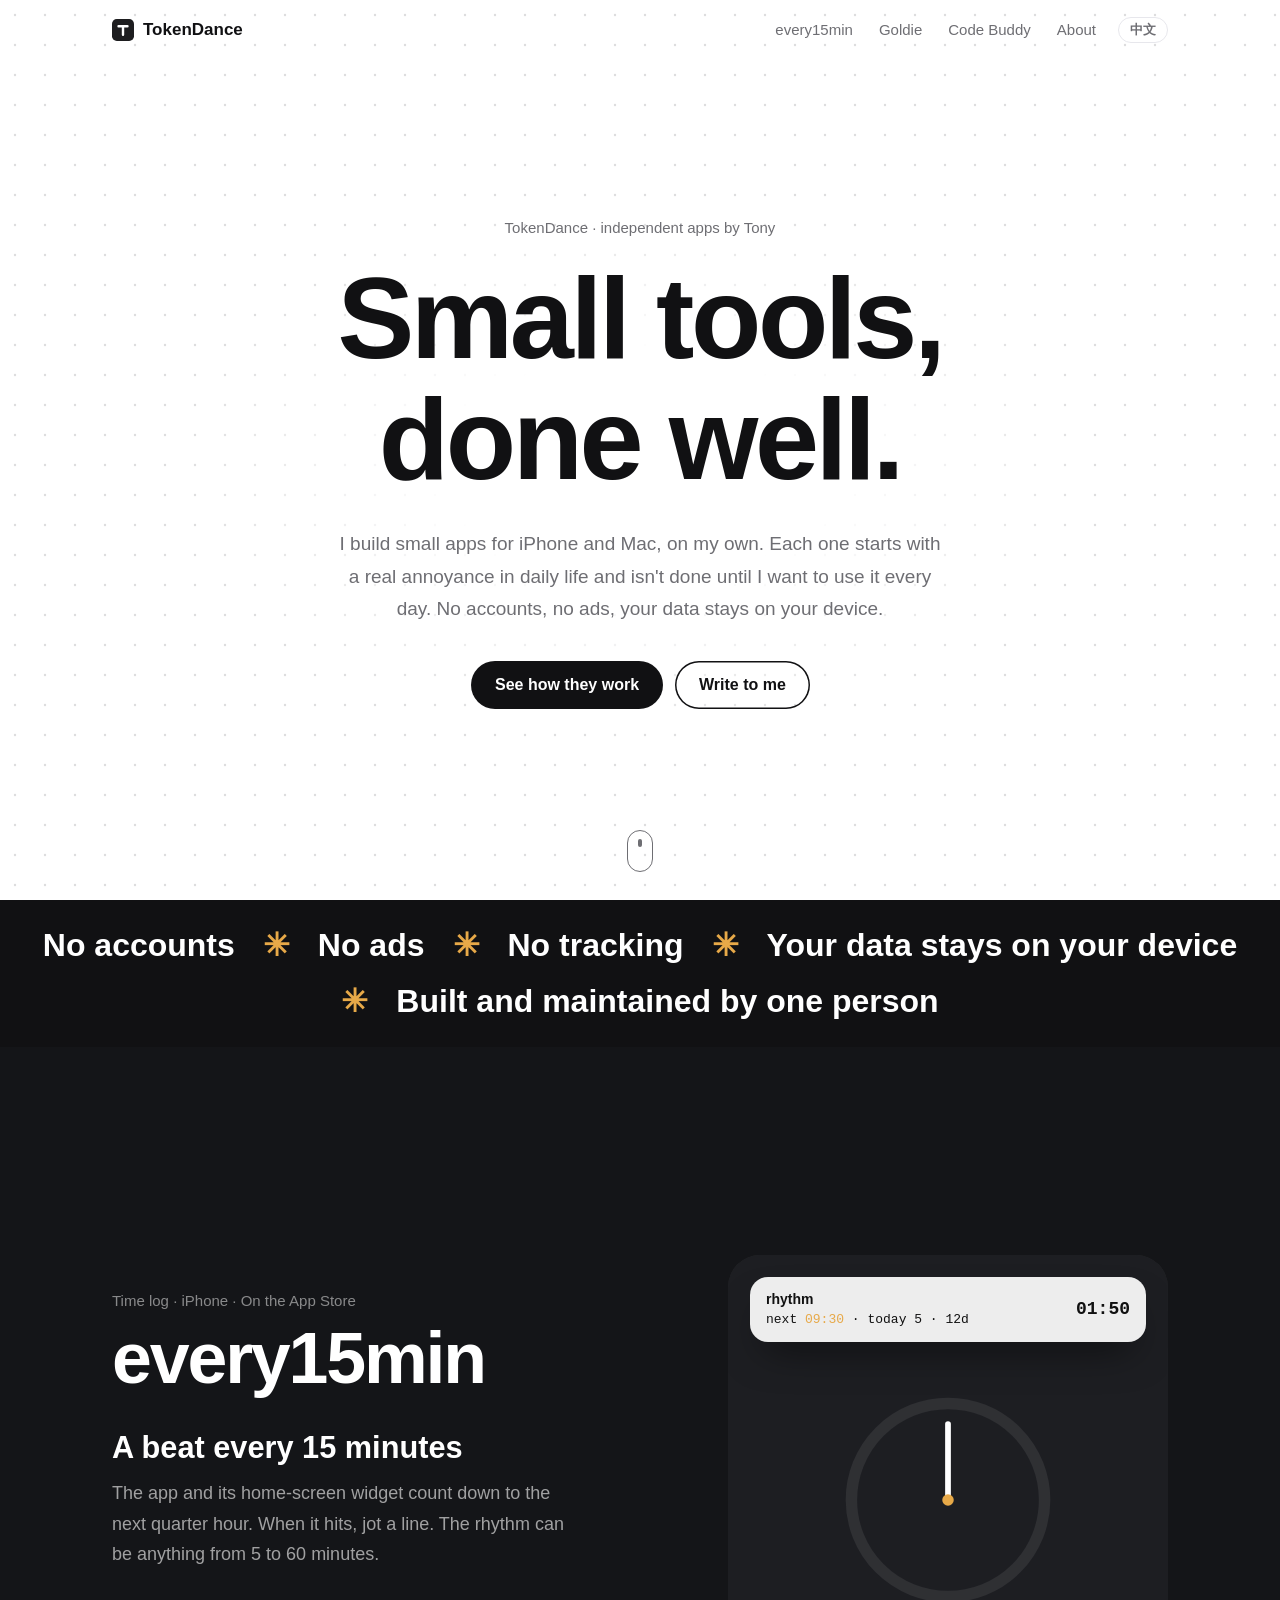
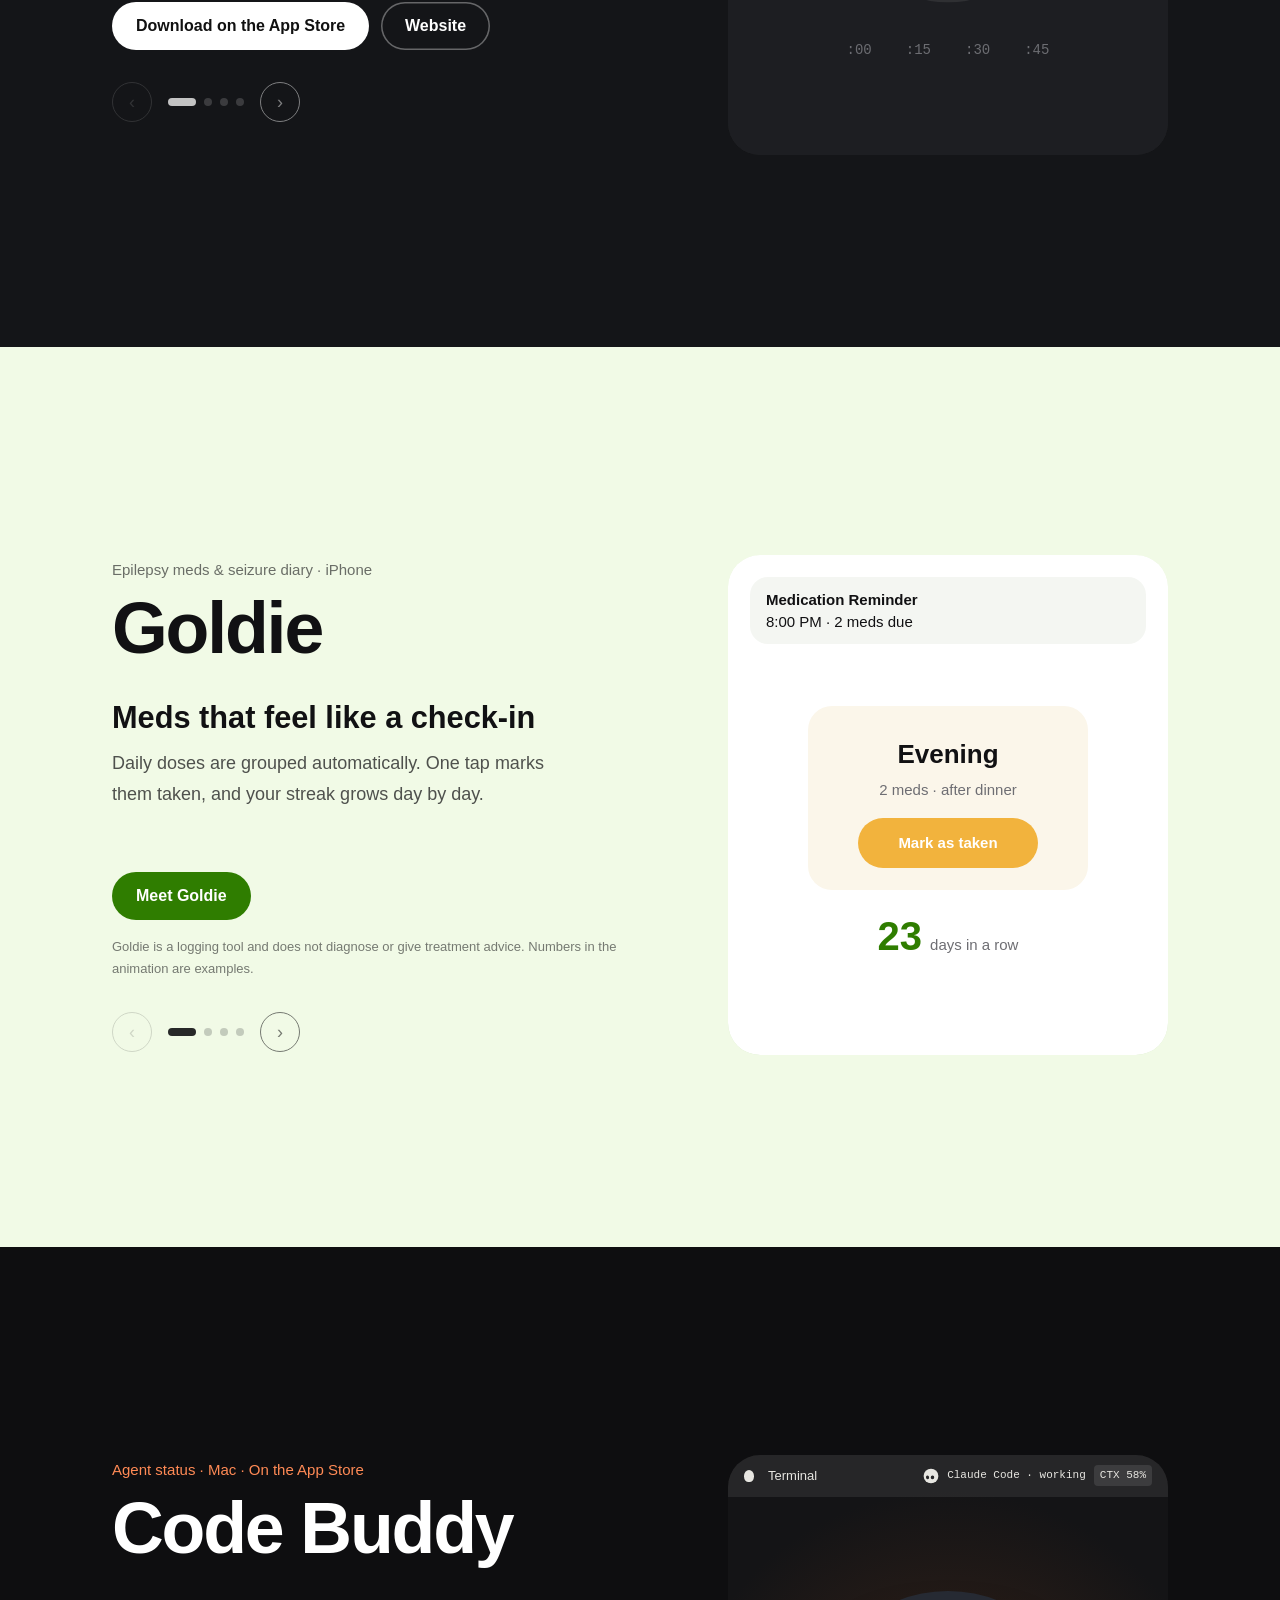
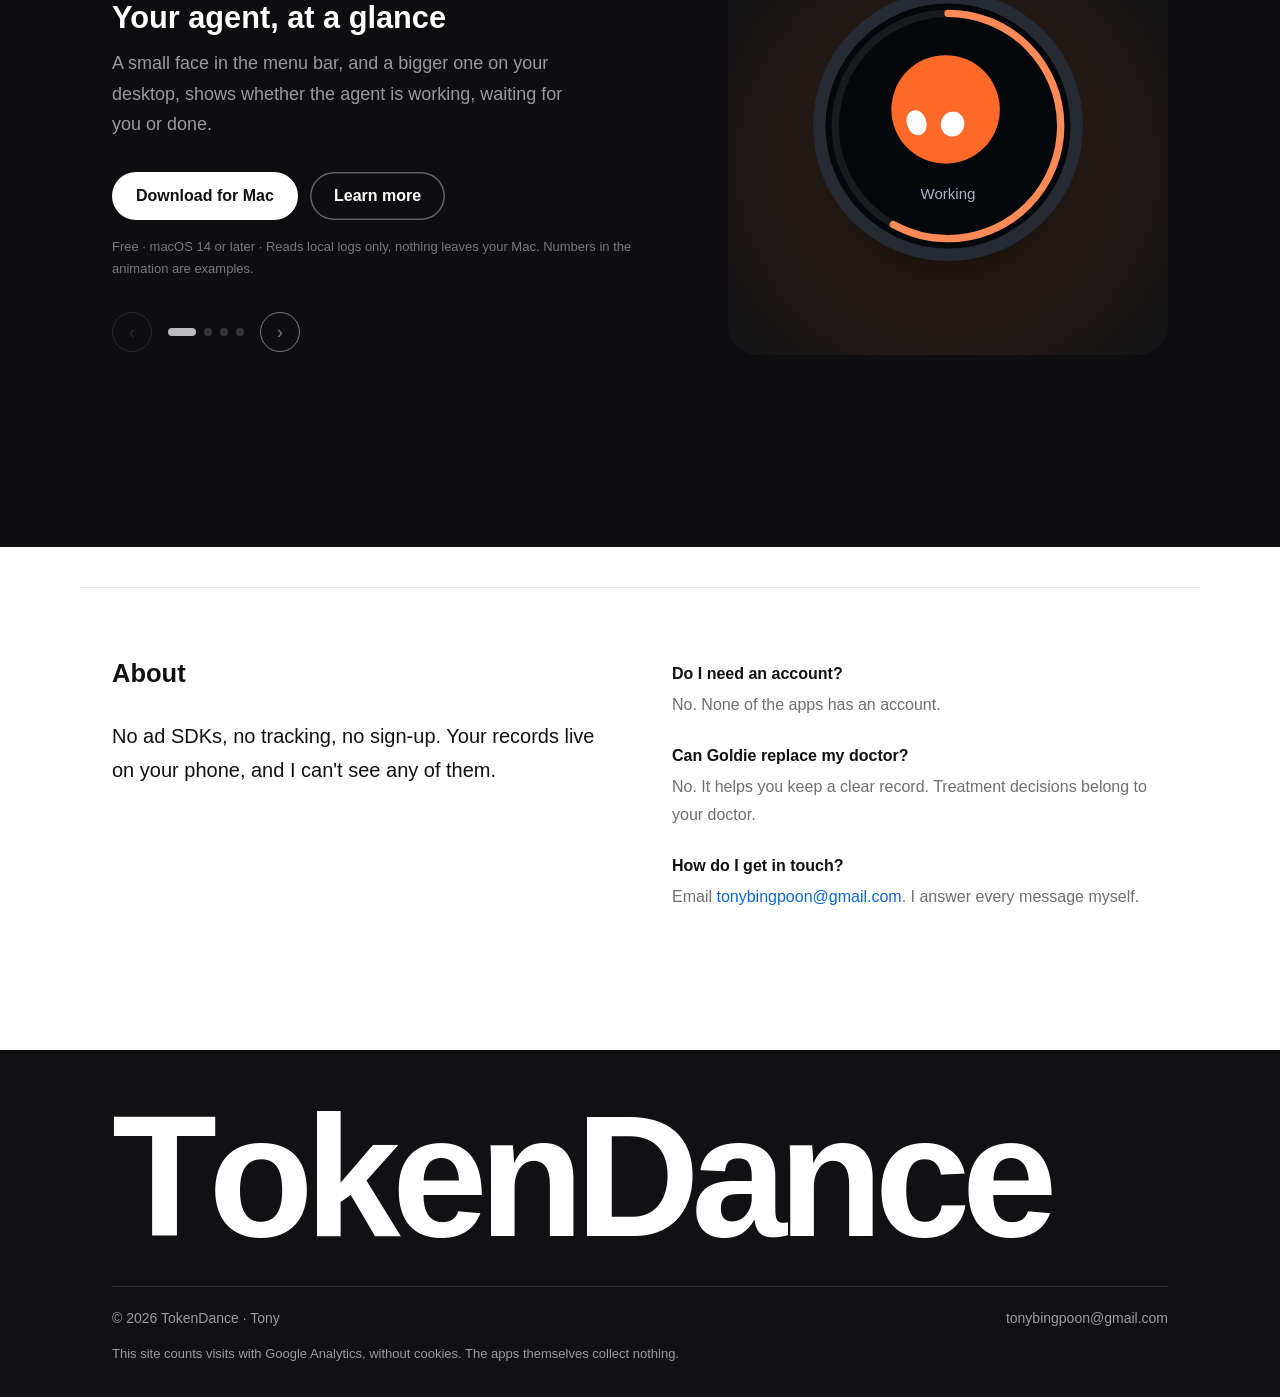
==== commit 16f3a1b7: "Code Buddy 1.1: limits left, approvals without Precise Status, privacy - Limits read as what's left " ====
--- a/index.html
+++ b/index.html
@@ -371,7 +371,7 @@
                     <li class="is-on"><h3>Your agent, at a glance</h3><p>A small face in the menu bar, and a bigger one on your desktop, shows whether the agent is working, waiting for you or done.</p></li>
                     <li><h3>It looks up when you're needed</h3><p>When Claude Code stops to ask for approval, the face looks right at you. No more checking the terminal every minute.</p></li>
                     <li><h3>Four agents, one face</h3><p>Claude Code, Codex, Grok and Cursor can all run at once. The face shows whichever needs you most, and the menu bar counts how many are busy.</p></li>
-                    <li><h3>Tokens and spend, by tool</h3><p>Today, 7 days or 30 days of tokens and estimated spend for each tool, plus your Codex limits. Cursor shows status only.</p></li>
+                    <li><h3>Tokens and spend, by tool</h3><p>Today, 7 days or 30 days of tokens and estimated spend for each tool, plus what’s left of your Codex limits. Cursor shows status only.</p></li>
                   </ol>
                   <div class="story-cta">
                     <a class="btn btn-light magnetic" href="https://apps.apple.com/app/code-buddy-agent-status/id6825784479" rel="noopener" target="_blank">Download for Mac</a>
@@ -419,8 +419,8 @@
                       <p class="cbx-spend" id="cbx-spend">$0.00</p>
                       <p class="cbx-split">Claude Code $17.32 · Codex $1.30 · Grok $0.00</p>
                       <div class="cbx-bars"><i style="--h: 40%"></i><i style="--h: 8%"></i><i style="--h: 22%"></i><i style="--h: 38%"></i><i style="--h: 66%"></i><i style="--h: 44%"></i><i style="--h: 72%"></i></div>
-                      <div class="cbx-meter"><p><span>Codex · 5-hour limit</span><b>42%</b></p><div><i style="--w: 42%"></i></div></div>
-                      <div class="cbx-meter"><p><span>Codex · weekly limit</span><b>18%</b></p><div><i style="--w: 18%"></i></div></div>
+                      <div class="cbx-meter"><p><span>Codex · 5-hour limit</span><b>58% left</b></p><div><i style="--w: 58%"></i></div></div>
+                      <div class="cbx-meter"><p><span>Codex · weekly limit</span><b>82% left</b></p><div><i style="--w: 82%"></i></div></div>
                     </div>
                   </div>
                 </div>
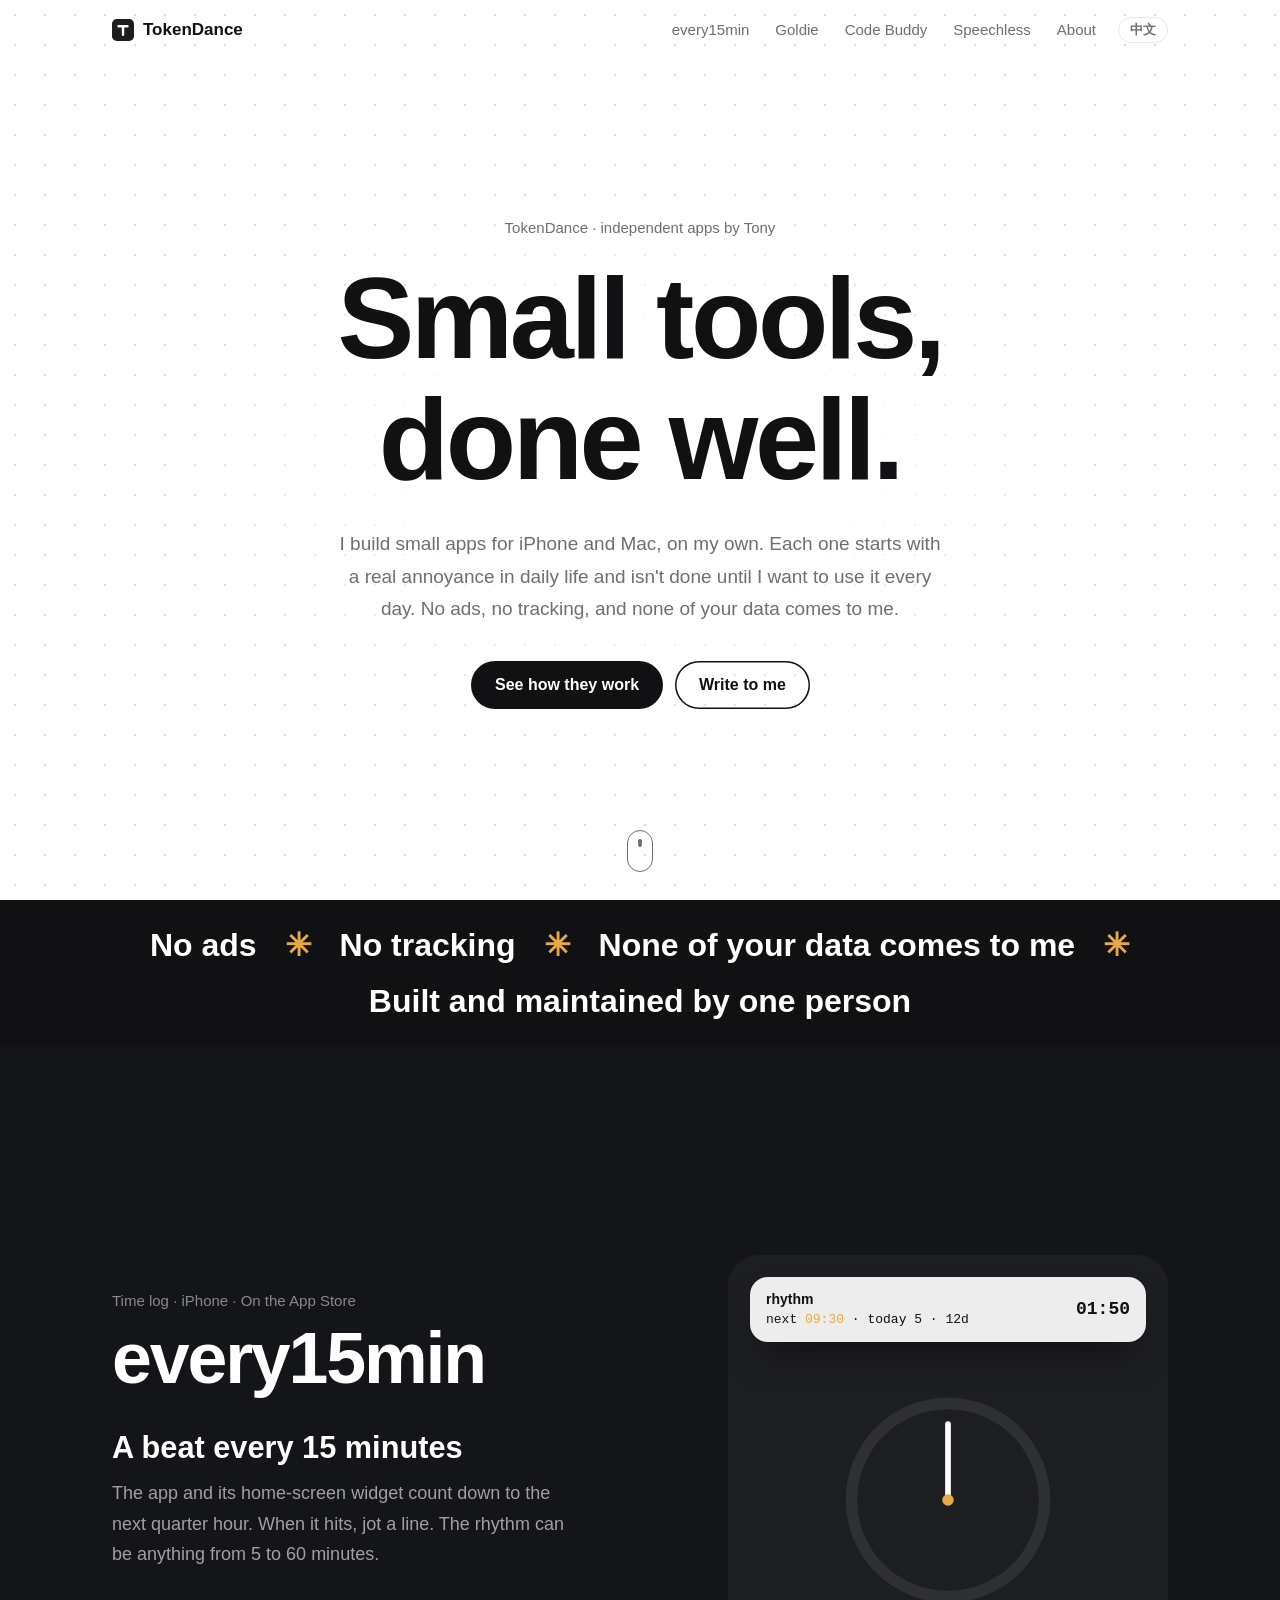
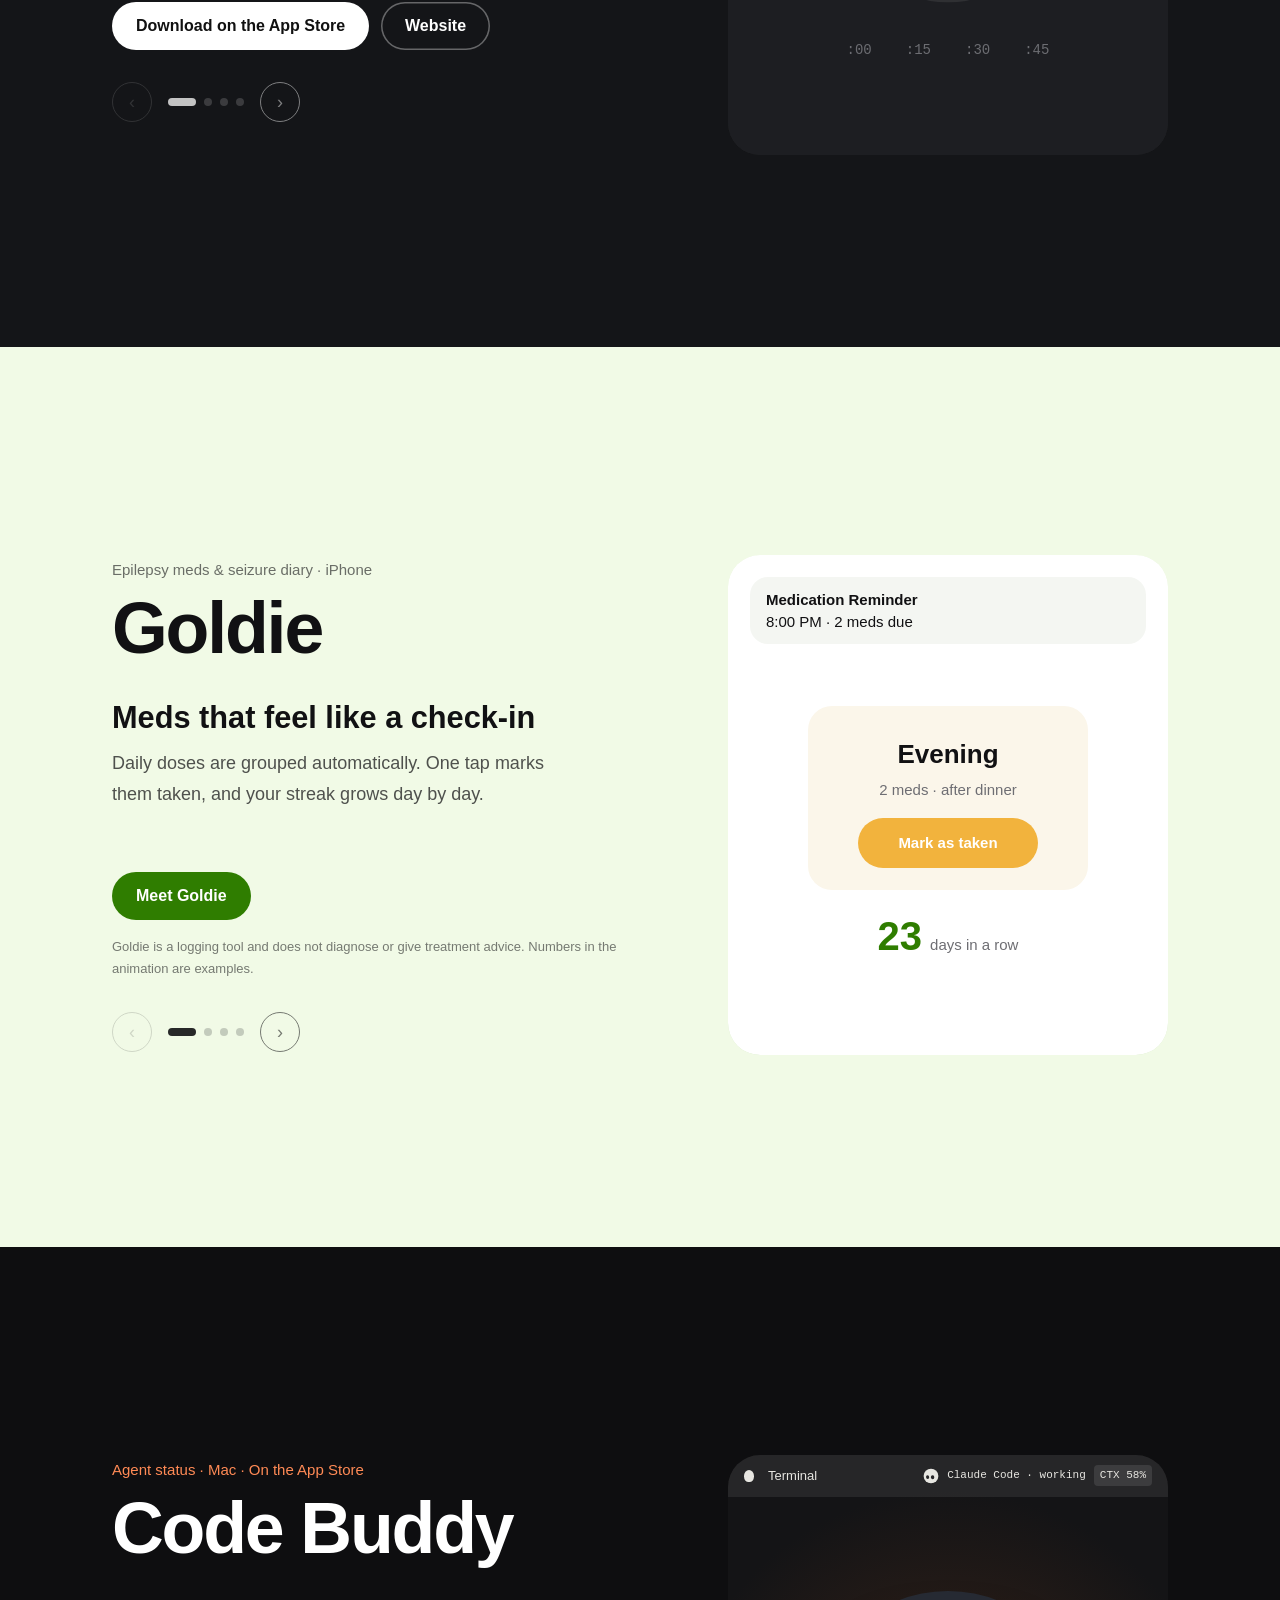
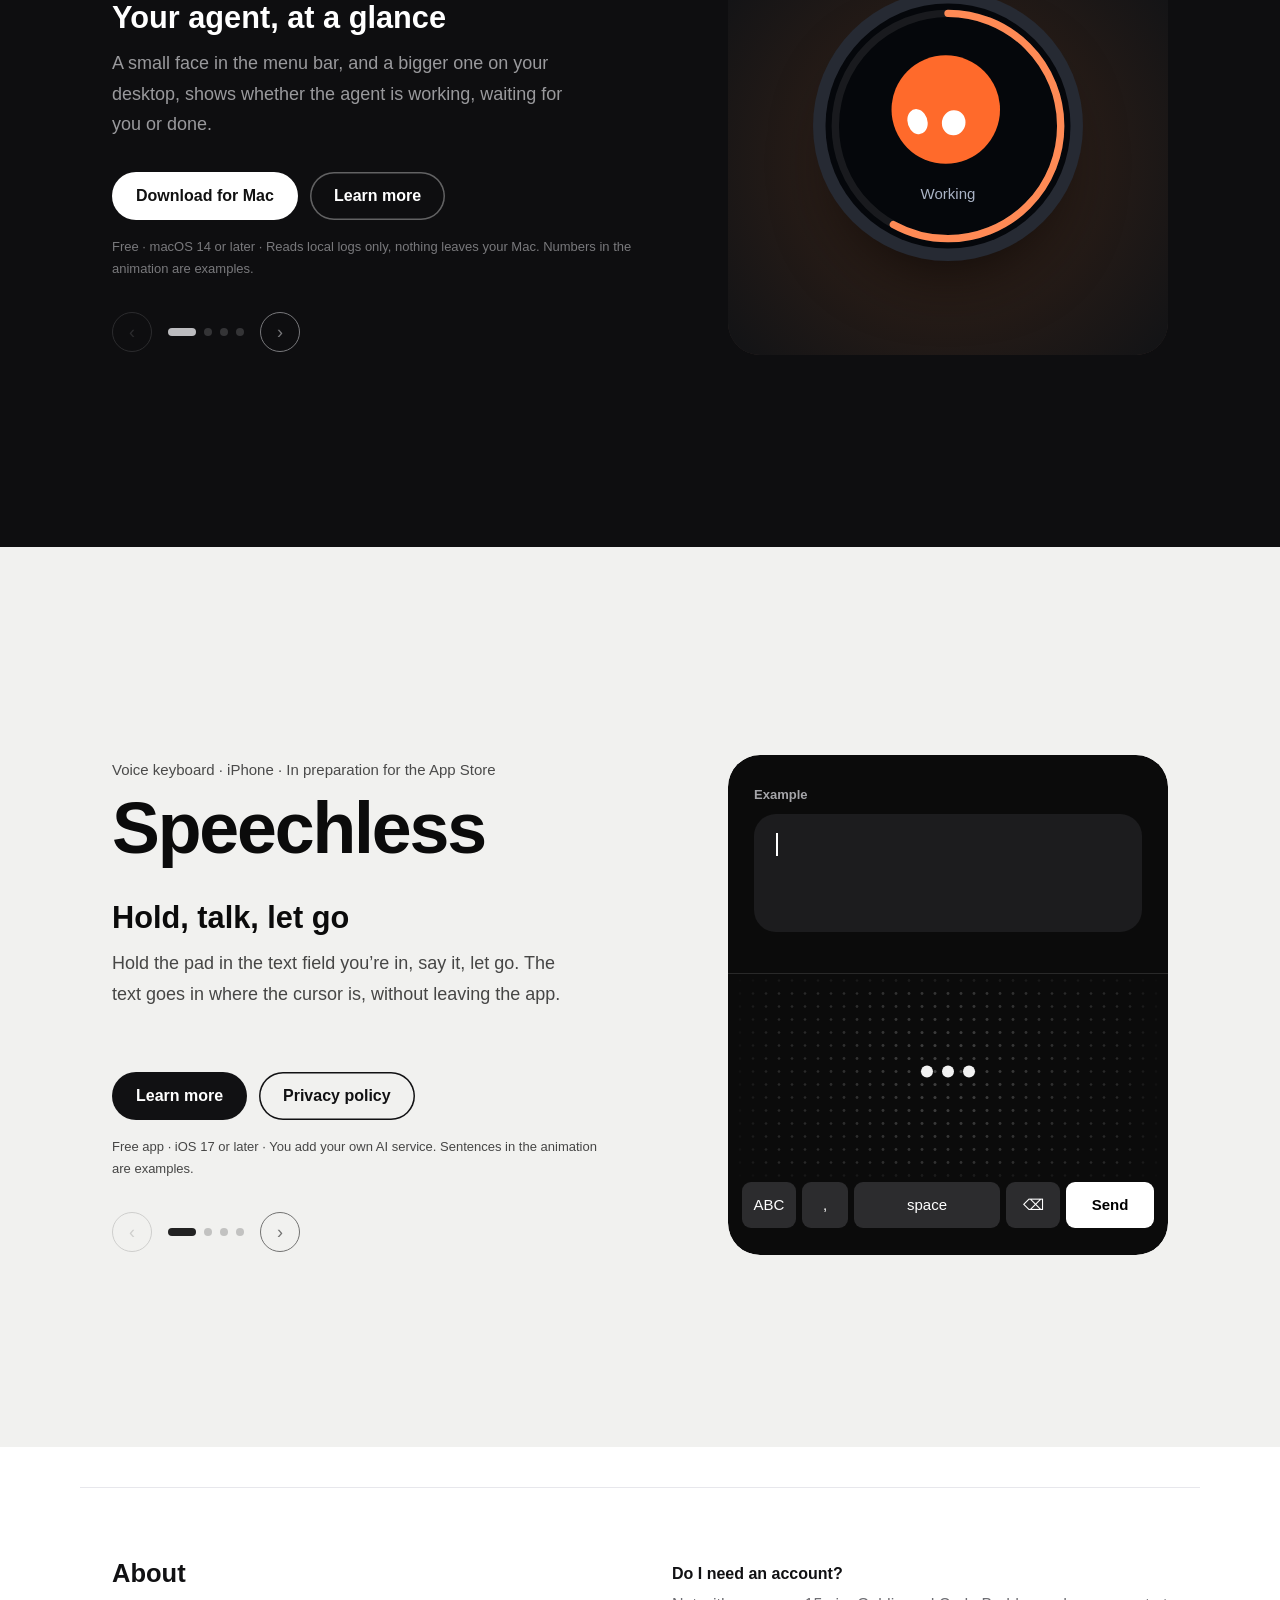
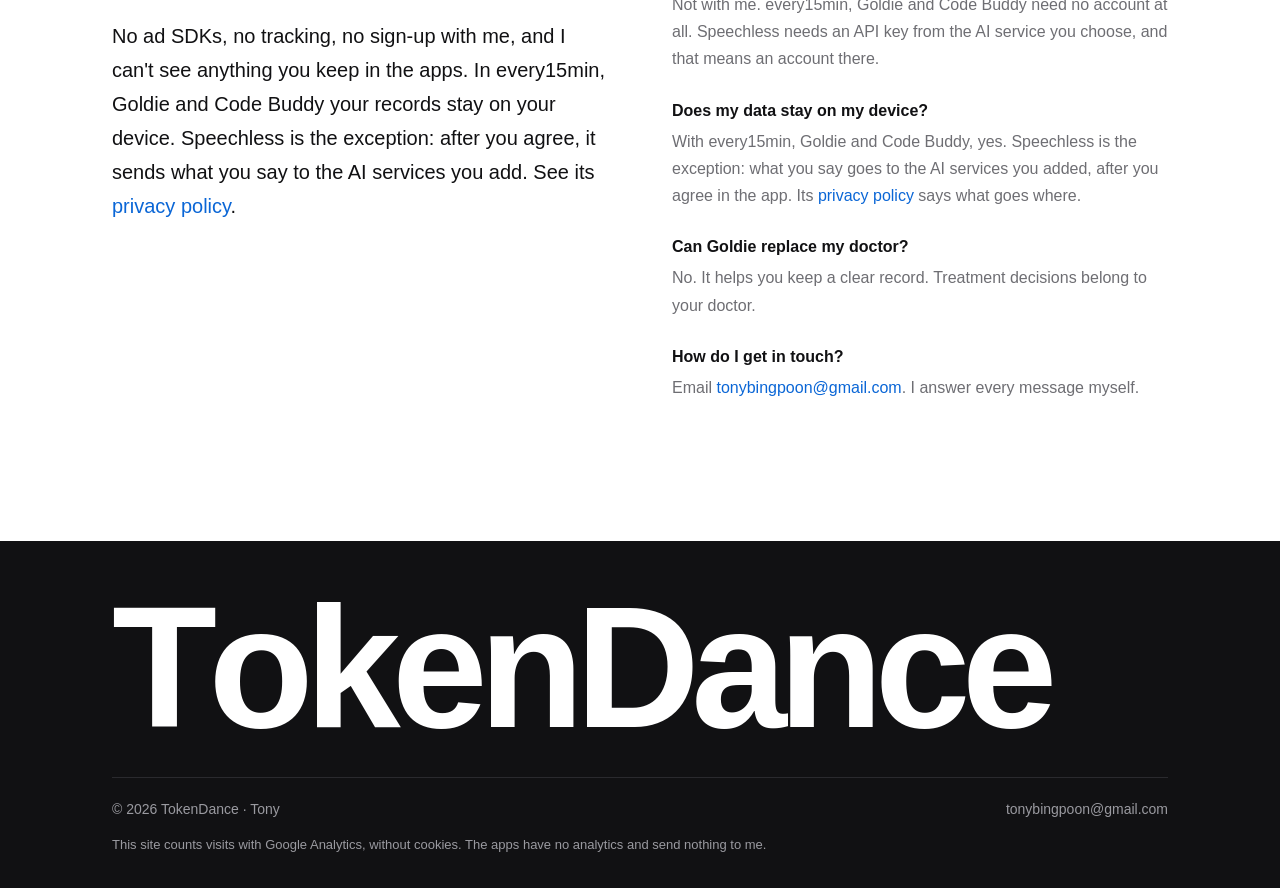
==== commit 05c4236a: "Add Speechless: product page, help and privacy policy (EN + ZH) - /speechless/ and /zh/speechless/: " ====
--- a/index.html
+++ b/index.html
@@ -6,7 +6,7 @@
     <title>TokenDance · Small, privacy-first apps for iPhone and Mac</title>
     <meta
       name="description"
-      content="TokenDance is Tony's independent app studio: every15min, a terminal-style time log for iPhone; Goldie, an epilepsy medication reminder and seizure diary; and Code Buddy, a Mac menu bar buddy for Claude Code, Codex, Grok and Cursor. No accounts, no ads, your data stays on your device."
+      content="TokenDance is Tony's independent app studio: every15min, a terminal-style time log for iPhone; Goldie, an epilepsy medication reminder and seizure diary; Code Buddy, a Mac menu bar buddy for Claude Code, Codex, Grok and Cursor; and Speechless, an iPhone voice keyboard in preparation. No ads, no tracking."
     />
     <meta name="author" content="Tony" />
     <meta
@@ -21,7 +21,7 @@
     <link rel="icon" type="image/svg+xml" href="/favicon.svg?v=20261022b" />
     <link rel="apple-touch-icon" href="/apple-touch-icon.png?v=20261022b" />
     <script>document.documentElement.classList.add("js")</script>
-    <link rel="stylesheet" href="/styles.css?v=20261104b" />
+    <link rel="stylesheet" href="/styles.css?v=20261124a" />
 
     <meta property="og:type" content="website" />
     <meta property="og:site_name" content="TokenDance" />
@@ -30,7 +30,7 @@
     <meta property="og:title" content="TokenDance · Small, privacy-first apps for iPhone and Mac" />
     <meta
       property="og:description"
-      content="every15min, Goldie and Code Buddy. No accounts, no ads, your data stays on your device."
+      content="every15min, Goldie, Code Buddy and Speechless. No ads, no tracking."
     />
     <meta property="og:url" content="https://tokendance.life/" />
     <meta property="og:image" content="https://tokendance.life/assets/og-tokendance.png" />
@@ -41,7 +41,7 @@
     <meta name="twitter:title" content="TokenDance · Small, privacy-first apps for iPhone and Mac" />
     <meta
       name="twitter:description"
-      content="every15min, Goldie and Code Buddy. No accounts, no ads, your data stays on your device."
+      content="every15min, Goldie, Code Buddy and Speechless. No ads, no tracking."
     />
     <meta name="twitter:image" content="https://tokendance.life/assets/og-tokendance.png" />
 
@@ -134,6 +134,23 @@
                   },
                   "softwareVersion": "1.0.0"
                 }
+              },
+              {
+                "@type": "ListItem",
+                "position": 4,
+                "item": {
+                  "@type": "SoftwareApplication",
+                  "name": "Speechless",
+                  "alternateName": "Speechless: Voice Keyboard",
+                  "url": "https://tokendance.life/speechless/",
+                  "image": "https://tokendance.life/assets/apps/speechless-icon.webp",
+                  "applicationCategory": "UtilitiesApplication",
+                  "operatingSystem": "iOS 17 or later",
+                  "description": "A voice keyboard for iPhone, in preparation for the App Store: hold the pad, talk, let go, and the text goes in where the cursor is. It works with the AI service you bring, with your own API key.",
+                  "publisher": {
+                    "@id": "https://tokendance.life/#organization"
+                  }
+                }
               }
             ]
           },
@@ -146,7 +163,15 @@
                 "name": "Do I need an account?",
                 "acceptedAnswer": {
                   "@type": "Answer",
-                  "text": "No. None of the apps has an account. Your records stay on your own device."
+                  "text": "Not with me. every15min, Goldie and Code Buddy need no account at all. Speechless needs an API key from the AI service you choose, and that means an account there."
+                }
+              },
+              {
+                "@type": "Question",
+                "name": "Does my data stay on my device?",
+                "acceptedAnswer": {
+                  "@type": "Answer",
+                  "text": "With every15min, Goldie and Code Buddy, yes. Speechless is the exception: what you say goes to the AI services you added, after you agree in the app. Its privacy policy says what goes where: https://tokendance.life/speechless/privacy.html"
                 }
               },
               {
@@ -182,6 +207,7 @@
           <a href="#every15min">every15min</a>
           <a href="#goldie">Goldie</a>
           <a href="#code-buddy">Code Buddy</a>
+          <a href="#speechless">Speechless</a>
           <a href="#about">About</a>
         </nav>
         <a class="lang" href="/zh/" hreflang="zh-CN" lang="zh-CN">中文</a>
@@ -195,7 +221,7 @@
           <p class="hero-eyebrow" data-reveal>TokenDance · independent apps by Tony</p>
           <h1 id="hero-title" data-split>Small tools, done well.</h1>
           <p class="hero-lead" data-reveal style="--d: 0.5s">
-            I build small apps for iPhone and Mac, on my own. Each one starts with a real annoyance in daily life and isn't done until I want to use it every day. No accounts, no ads, your data stays on your device.
+            I build small apps for iPhone and Mac, on my own. Each one starts with a real annoyance in daily life and isn't done until I want to use it every day. No ads, no tracking, and none of your data comes to me.
           </p>
           <div class="hero-cta" data-reveal style="--d: 0.65s">
             <a class="btn btn-dark magnetic" href="#every15min">See how they work</a>
@@ -207,7 +233,7 @@
 
       <div class="marquee" aria-hidden="true">
         <div class="marquee-track">
-          <span>No accounts</span><i>✳</i><span>No ads</span><i>✳</i><span>No tracking</span><i>✳</i><span>Your data stays on your device</span><i>✳</i><span>Built and maintained by one person</span>
+          <span>No ads</span><i>✳</i><span>No tracking</span><i>✳</i><span>None of your data comes to me</span><i>✳</i><span>Built and maintained by one person</span>
         </div>
       </div>
 
@@ -428,6 +454,61 @@
             </div>
           </div>
         </section>
+
+        <!-- Speechless: four scenes, changed by swiping sideways -->
+        <section class="story spx" id="speechless" data-story="spx" aria-labelledby="t-speechless">
+          <div class="story-track" style="--n: 4">
+            <div class="story-sticky">
+              <div class="wrap story-grid">
+                <div class="story-copy">
+                  <p class="story-kicker">Voice keyboard · iPhone · In preparation for the App Store</p>
+                  <h2 id="t-speechless">Speechless</h2>
+                  <ol class="story-steps">
+                    <li class="is-on"><h3>Hold, talk, let go</h3><p>Hold the pad in the text field you’re in, say it, let go. The text goes in where the cursor is, without leaving the app.</p></li>
+                    <li><h3>Talk the way you talk</h3><p>Chinese and English in one sentence is fine. Filler words and false starts come out, punctuation goes in. It doesn’t always get it right.</p></li>
+                    <li><h3>Slide up to send or cancel</h3><p>While holding, slide up: left cancels, right sends when you let go, where the field has a Send key. ABC switches to ordinary typing.</p></li>
+                    <li><h3>It works with the AI service you bring</h3><p>Add a service with your own API key. What you say goes only to services you added and agreed to. What you type isn’t sent.</p></li>
+                  </ol>
+                  <div class="story-cta">
+                    <a class="btn btn-dark magnetic" href="/speechless/">Learn more</a>
+                    <a class="btn btn-line magnetic" href="/speechless/privacy.html">Privacy policy</a>
+                  </div>
+                  <p class="story-fine">Free app · iOS 17 or later · You add your own AI service. Sentences in the animation are examples.</p>
+                  <div class="story-dots" aria-hidden="true"><i class="is-on"></i><i></i><i></i><i></i></div>
+                </div>
+
+                <div class="stage" aria-hidden="true">
+                  <div class="stage-box spx-box" data-scene="0">
+                    <div class="s s0">
+                      <div class="spx-field"><small>Example</small><p><span id="spx-text"></span><i></i></p></div>
+                      <div class="spx-kb"><canvas id="spx-pad"></canvas><div class="spx-keys"><span>ABC</span><span>,</span><span>space</span><span>⌫</span><span class="go">Send</span></div></div>
+                    </div>
+
+                    <div class="s s1">
+                      <p class="spx-label">You say</p>
+                      <p class="spx-said"><s>um so</s> I think we should <s>ship it on Monday, no,</s> ship it on Tuesday</p>
+                      <p class="spx-ell"><i></i><i></i><i></i></p>
+                      <p class="spx-label">It types</p>
+                      <p class="spx-typed">I think we should ship it on Tuesday.</p>
+                    </div>
+
+                    <div class="s s2">
+                      <div class="spx-chat"><small>Example</small><p id="spx-bubble">Running ten minutes late. Start without me.</p></div>
+                      <div class="spx-kb"><div class="spx-zones"><span class="l">✕ Cancel</span><span class="r">↑ Let go to send</span></div><canvas id="spx-pad2"></canvas><i class="spx-thumb"></i><div class="spx-keys"><span>ABC</span><span>,</span><span>space</span><span>⌫</span><span class="go">Send</span></div></div>
+                    </div>
+
+                    <div class="s s3">
+                      <div class="spx-node"><b>Your iPhone</b><span>your own API keys</span></div>
+                      <i class="spx-wire"></i>
+                      <div class="spx-pairs"><div class="spx-node"><b>Recognition</b><span>the recording</span></div><div class="spx-node"><b>Cleanup</b><span>the transcript</span></div></div>
+                      <p class="spx-none">No server of mine in between.</p>
+                    </div>
+                  </div>
+                </div>
+              </div>
+            </div>
+          </div>
+        </section>
       </div>
 
 
@@ -436,12 +517,14 @@
           <div>
             <h2 id="about-title" data-split>About</h2>
             <p class="about-lead" data-reveal>
-              No ad SDKs, no tracking, no sign&#8209;up. Your records live on your phone, and I can't see any of them.
+              No ad SDKs, no tracking, no sign&#8209;up with me, and I can't see anything you keep in the apps. In every15min, Goldie and Code Buddy your records stay on your device. Speechless is the exception: after you agree, it sends what you say to the AI services you add. See its <a href="/speechless/privacy.html">privacy policy</a>.
             </p>
           </div>
           <dl id="faq" data-reveal style="--d: 0.1s">
             <dt>Do I need an account?</dt>
-            <dd>No. None of the apps has an account.</dd>
+            <dd>Not with me. every15min, Goldie and Code Buddy need no account at all. Speechless needs an API key from the AI service you choose, and that means an account there.</dd>
+            <dt>Does my data stay on my device?</dt>
+            <dd>With every15min, Goldie and Code Buddy, yes. Speechless is the exception: what you say goes to the AI services you added, after you agree in the app. Its <a href="/speechless/privacy.html">privacy policy</a> says what goes where.</dd>
             <dt>Can Goldie replace my doctor?</dt>
             <dd>No. It helps you keep a clear record. Treatment decisions belong to your doctor.</dd>
             <dt>How do I get in touch?</dt>
@@ -458,11 +541,12 @@
           <span>© 2026 TokenDance · Tony</span>
           <a href="mailto:tonybingpoon@gmail.com">tonybingpoon@gmail.com</a>
         </div>
-        <p class="footer-note">This site counts visits with Google Analytics, without cookies. The apps themselves collect nothing.</p>
+        <p class="footer-note">This site counts visits with Google Analytics, without cookies. The apps have no analytics and send nothing to me.</p>
       </div>
     </footer>
     <script src="/analytics.js?v=20261022"></script>
     <script type="module" src="https://static.cloudflareinsights.com/beacon.min.js" data-cf-beacon='{"token": "4b91ff1dcc4a41f580444839873ea623"}'></script>
-    <script src="/app.js?v=20261104b" defer></script>
+    <script src="/speechless/pad.js?v=20261124a" defer></script>
+    <script src="/app.js?v=20261124a" defer></script>
   </body>
 </html>
--- a/styles.css
+++ b/styles.css
@@ -1994,6 +1994,292 @@
   width: var(--w);
 }
 
+/* ---------- Speechless story ---------- */
+.spx {
+  background: #f1f1ef;
+  color: #0b0b0b;
+}
+
+.spx .story-kicker {
+  opacity: 0.72;
+}
+
+.spx .story-steps p,
+.spx .story-fine {
+  opacity: 0.74;
+}
+
+.spx-box {
+  background: #0b0b0b;
+  color: #fff;
+  font-size: 15px;
+}
+
+.spx-box .s0,
+.spx-box .s2 {
+  padding: 0;
+}
+
+.spx-field,
+.spx-chat {
+  position: absolute;
+  inset: 26px 26px auto;
+}
+
+.spx-field small,
+.spx-chat small,
+.spx-label {
+  color: #a5a5a9;
+  font-size: 13px;
+  font-weight: 600;
+}
+
+.spx-field p {
+  min-height: 118px;
+  margin-top: 8px;
+  padding: 16px 20px;
+  border-radius: 22px;
+  background: #1c1c1e;
+  font-size: 21px;
+  line-height: 1.45;
+}
+
+.spx-field i {
+  display: inline-block;
+  width: 2px;
+  height: 1.1em;
+  margin-left: 2px;
+  background: #fff;
+  vertical-align: -0.18em;
+}
+
+.spx-kb {
+  position: absolute;
+  inset: auto 0 0;
+  height: 282px;
+  border-top: 1px solid rgba(255, 255, 255, 0.12);
+}
+
+.spx-kb canvas {
+  display: block;
+  width: 100%;
+  height: 208px;
+}
+
+.spx-keys {
+  display: grid;
+  grid-template-columns: 54px 46px minmax(0, 1fr) 54px 88px;
+  gap: 6px;
+  padding: 0 14px;
+}
+
+.spx-keys span {
+  display: grid;
+  place-items: center;
+  height: 46px;
+  border-radius: 9px;
+  background: #2c2c2e;
+  font-size: 15px;
+}
+
+.spx-keys .go {
+  background: #fff;
+  color: #000;
+  font-weight: 600;
+}
+
+/* scene 1: what you say, what it types */
+.spx-box .s1 {
+  display: grid;
+  align-content: center;
+  justify-items: start;
+}
+
+.spx-said,
+.spx-typed {
+  margin-top: 6px;
+  font-size: 24px;
+  line-height: 1.45;
+}
+
+.spx-said {
+  color: #c4c4c8;
+}
+
+.spx-said s {
+  text-decoration-color: transparent;
+  text-decoration-thickness: 2px;
+  transition: color 0.5s, text-decoration-color 0.5s;
+}
+
+[data-scene="1"] .spx-said s {
+  color: #7c7c80;
+  text-decoration-color: #7c7c80;
+  transition-delay: 1.1s;
+}
+
+.spx-ell {
+  display: flex;
+  gap: 9px;
+  margin: 30px 0;
+}
+
+.spx-ell i {
+  width: 11px;
+  height: 11px;
+  border-radius: 50%;
+  background: #fff;
+}
+
+.spx-typed {
+  font-weight: 600;
+  opacity: 0;
+  transform: translateY(8px);
+  transition: opacity 0.5s, transform 0.5s var(--ease);
+}
+
+[data-scene="1"] .spx-typed {
+  opacity: 1;
+  transform: none;
+  transition-delay: 2s;
+}
+
+/* scene 2: slide up */
+.spx-chat p {
+  width: fit-content;
+  max-width: 300px;
+  margin: 14px 0 0 auto;
+  padding: 12px 18px;
+  border-radius: 22px 22px 6px 22px;
+  background: #fff;
+  color: #000;
+  font-size: 18px;
+  line-height: 1.4;
+  opacity: 0;
+  transform: translateY(16px);
+  transition: opacity 0.35s, transform 0.5s var(--ease);
+}
+
+[data-zone="sent"] .spx-chat p {
+  opacity: 1;
+  transform: none;
+}
+
+.spx-zones {
+  position: absolute;
+  inset: 10px 14px auto;
+  z-index: 1;
+  display: grid;
+  grid-template-columns: 1fr 1fr;
+  gap: 8px;
+  opacity: 0;
+  transition: opacity 0.25s;
+}
+
+[data-zone="hold"] .spx-zones,
+[data-zone="left"] .spx-zones,
+[data-zone="right"] .spx-zones {
+  opacity: 1;
+}
+
+.spx-zones span {
+  display: grid;
+  place-items: center;
+  height: 44px;
+  border-radius: 22px;
+  background: #2c2c2e;
+  font-weight: 600;
+  transition: background 0.25s, color 0.25s;
+}
+
+[data-zone="left"] .spx-zones .l,
+[data-zone="right"] .spx-zones .r {
+  background: #fff;
+  color: #000;
+}
+
+.spx-thumb {
+  position: absolute;
+  left: 50%;
+  top: 128px;
+  z-index: 2;
+  width: 54px;
+  height: 54px;
+  margin: -27px 0 0 -27px;
+  border-radius: 50%;
+  background: rgba(255, 255, 255, 0.28);
+  box-shadow: 0 0 0 1.5px rgba(255, 255, 255, 0.55);
+  opacity: 0;
+  transform: scale(1.3);
+  transition: opacity 0.25s, transform 0.5s var(--ease);
+}
+
+[data-zone="hold"] .spx-thumb {
+  opacity: 1;
+  transform: none;
+}
+
+[data-zone="left"] .spx-thumb {
+  opacity: 1;
+  transform: translate(-100px, -56px);
+}
+
+[data-zone="right"] .spx-thumb {
+  opacity: 1;
+  transform: translate(100px, -56px);
+}
+
+/* scene 3: whose service */
+.spx-box .s3 {
+  display: grid;
+  align-content: center;
+  justify-items: center;
+}
+
+.spx-node {
+  display: grid;
+  justify-items: center;
+  gap: 2px;
+  padding: 18px 24px;
+  border-radius: 20px;
+  background: #1c1c1e;
+  text-align: center;
+}
+
+.spx-node b {
+  font-size: 19px;
+}
+
+.spx-node span {
+  color: #b4b4b8;
+  font-size: 14px;
+}
+
+.spx-box .s3 > .spx-node {
+  width: 100%;
+}
+
+/* two lines of dots, one to each service */
+.spx-wire {
+  width: 100%;
+  height: 78px;
+  margin: 4px 0;
+  background: radial-gradient(circle, #fff 2.4px, transparent 3px) 25% 0 / 13px 13px repeat-y,
+    radial-gradient(circle, #fff 2.4px, transparent 3px) 75% 0 / 13px 13px repeat-y;
+}
+
+.spx-pairs {
+  display: grid;
+  grid-template-columns: 1fr 1fr;
+  gap: 14px;
+  width: 100%;
+}
+
+.spx-none {
+  margin-top: 30px;
+  color: #b4b4b8;
+}
+
 /* ---------- About ---------- */
 .about {
   padding: 40px 0 140px;
@@ -2298,6 +2584,16 @@
   .cb-menubar > span:nth-child(2) {
     display: none;
   }
+  /* the homepage has one more link than the product pages */
+  #site-header nav a:nth-child(3) {
+    display: none;
+  }
+}
+
+@media (max-width: 760px) {
+  #site-header nav a:first-child {
+    display: none;
+  }
 }
 
 @media (max-width: 400px) {
@@ -2311,7 +2607,8 @@
 }
 
 @media (max-width: 359px) {
-  .site-header nav a:nth-child(3) {
+  .site-header nav a:nth-child(3),
+  #site-header nav a:nth-child(4) {
     display: none;
   }
 }
@@ -2362,6 +2659,10 @@
   }
   .find-list li:not(.hit) {
     opacity: 0.25;
+  }
+  .spx-typed {
+    opacity: 1;
+    transform: none;
   }
   .cal i {
     background: #9ee06a;
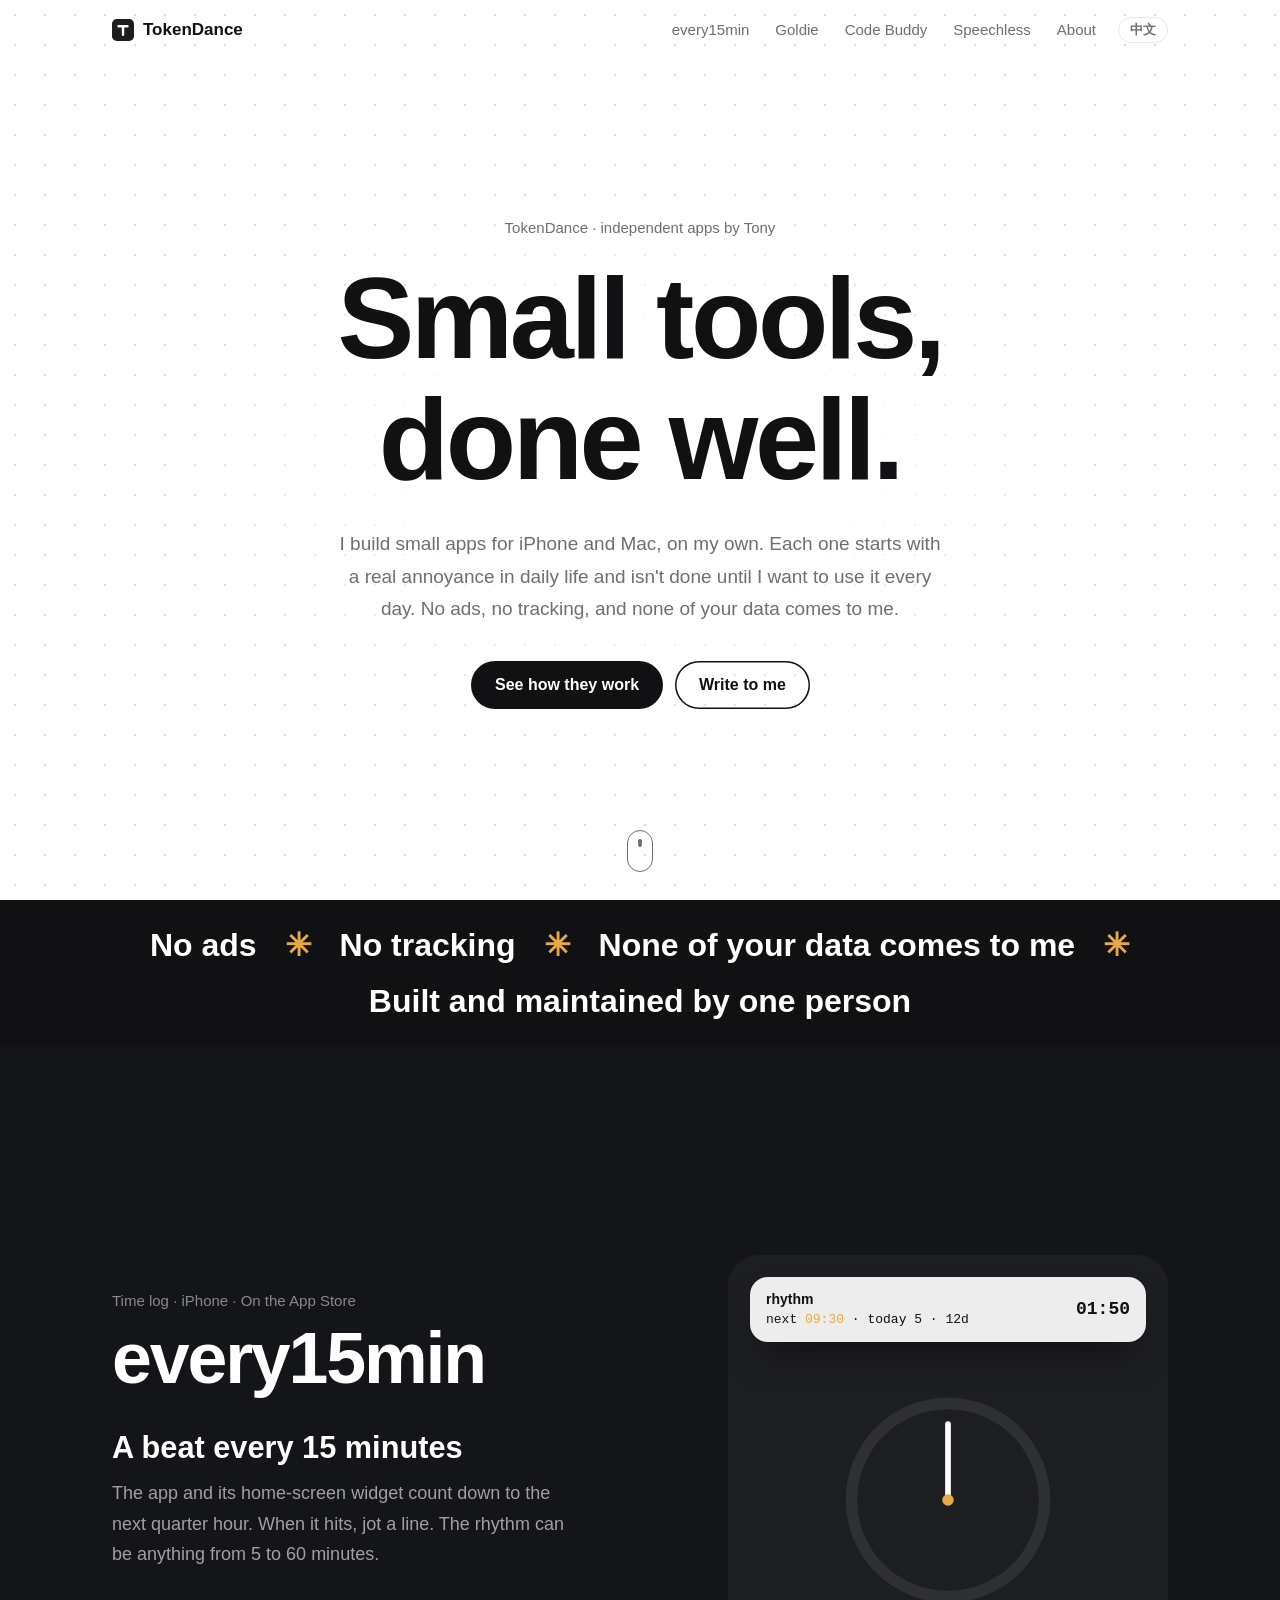
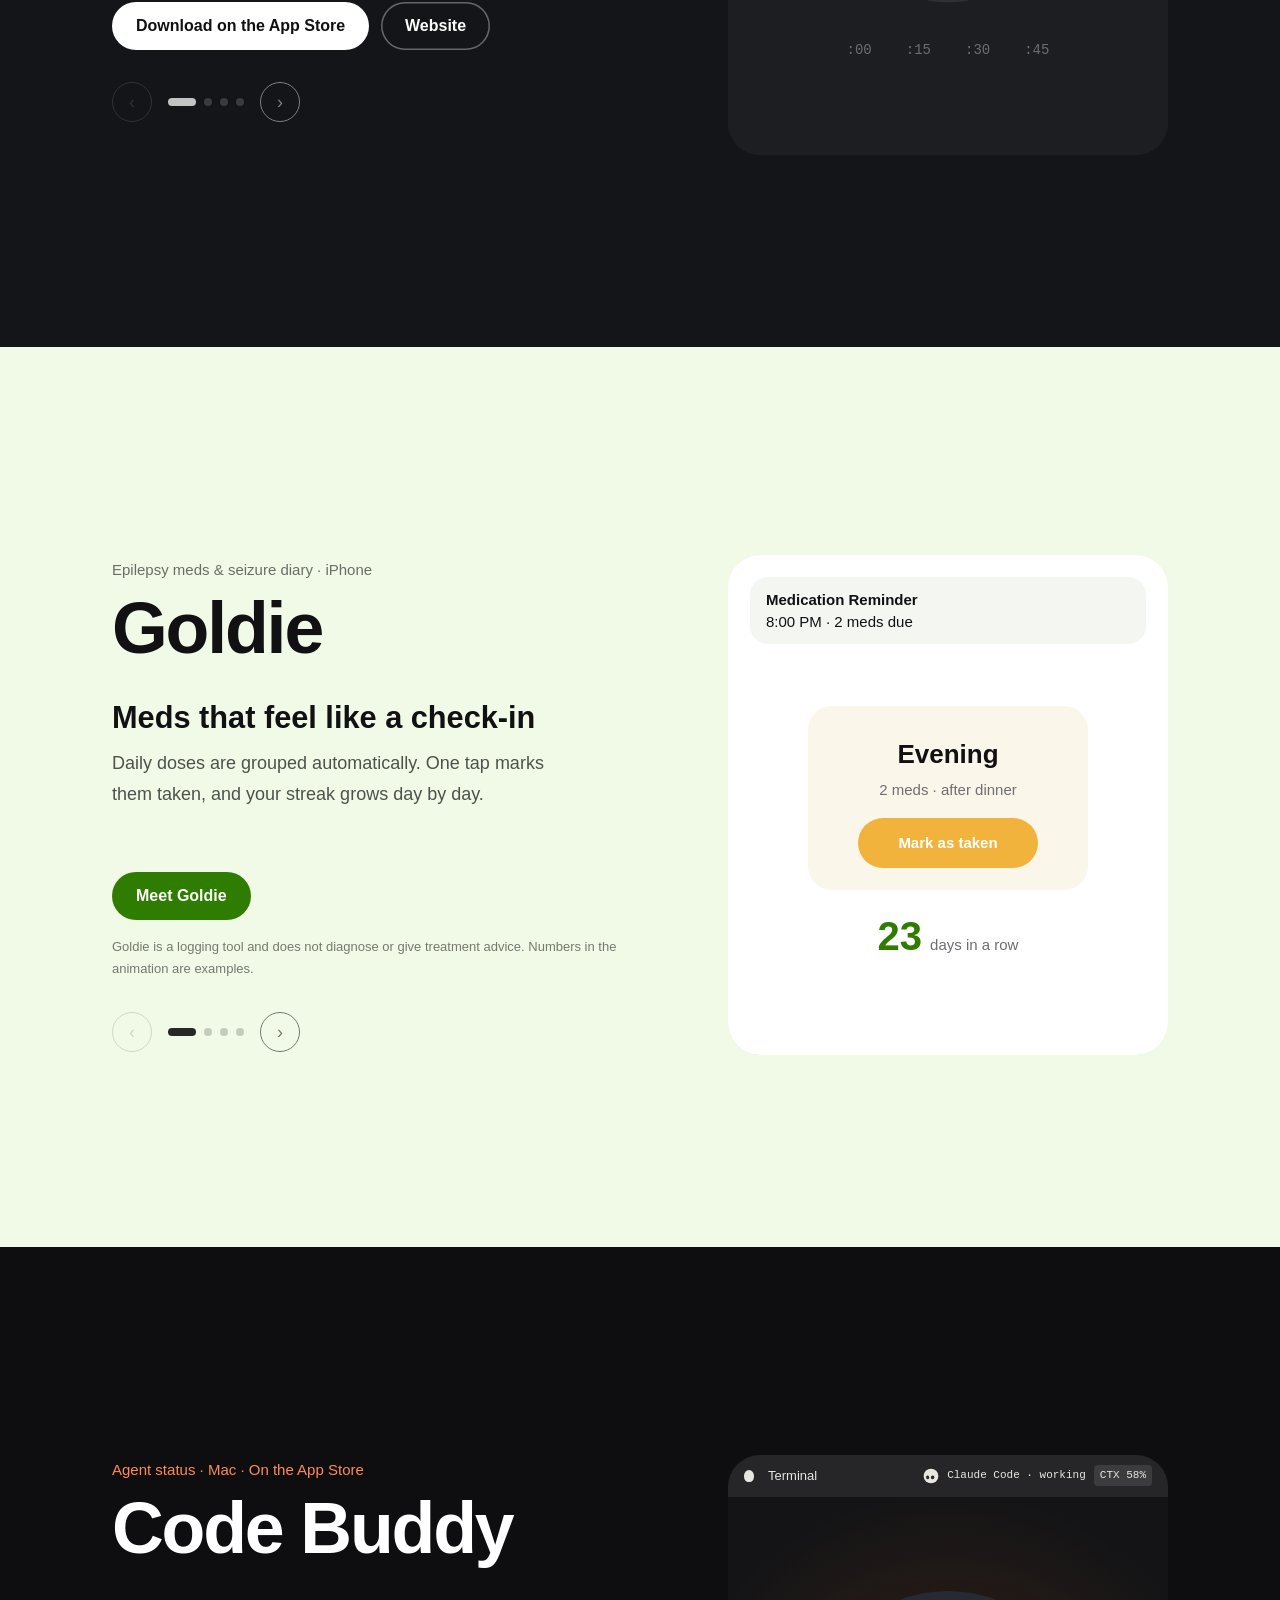
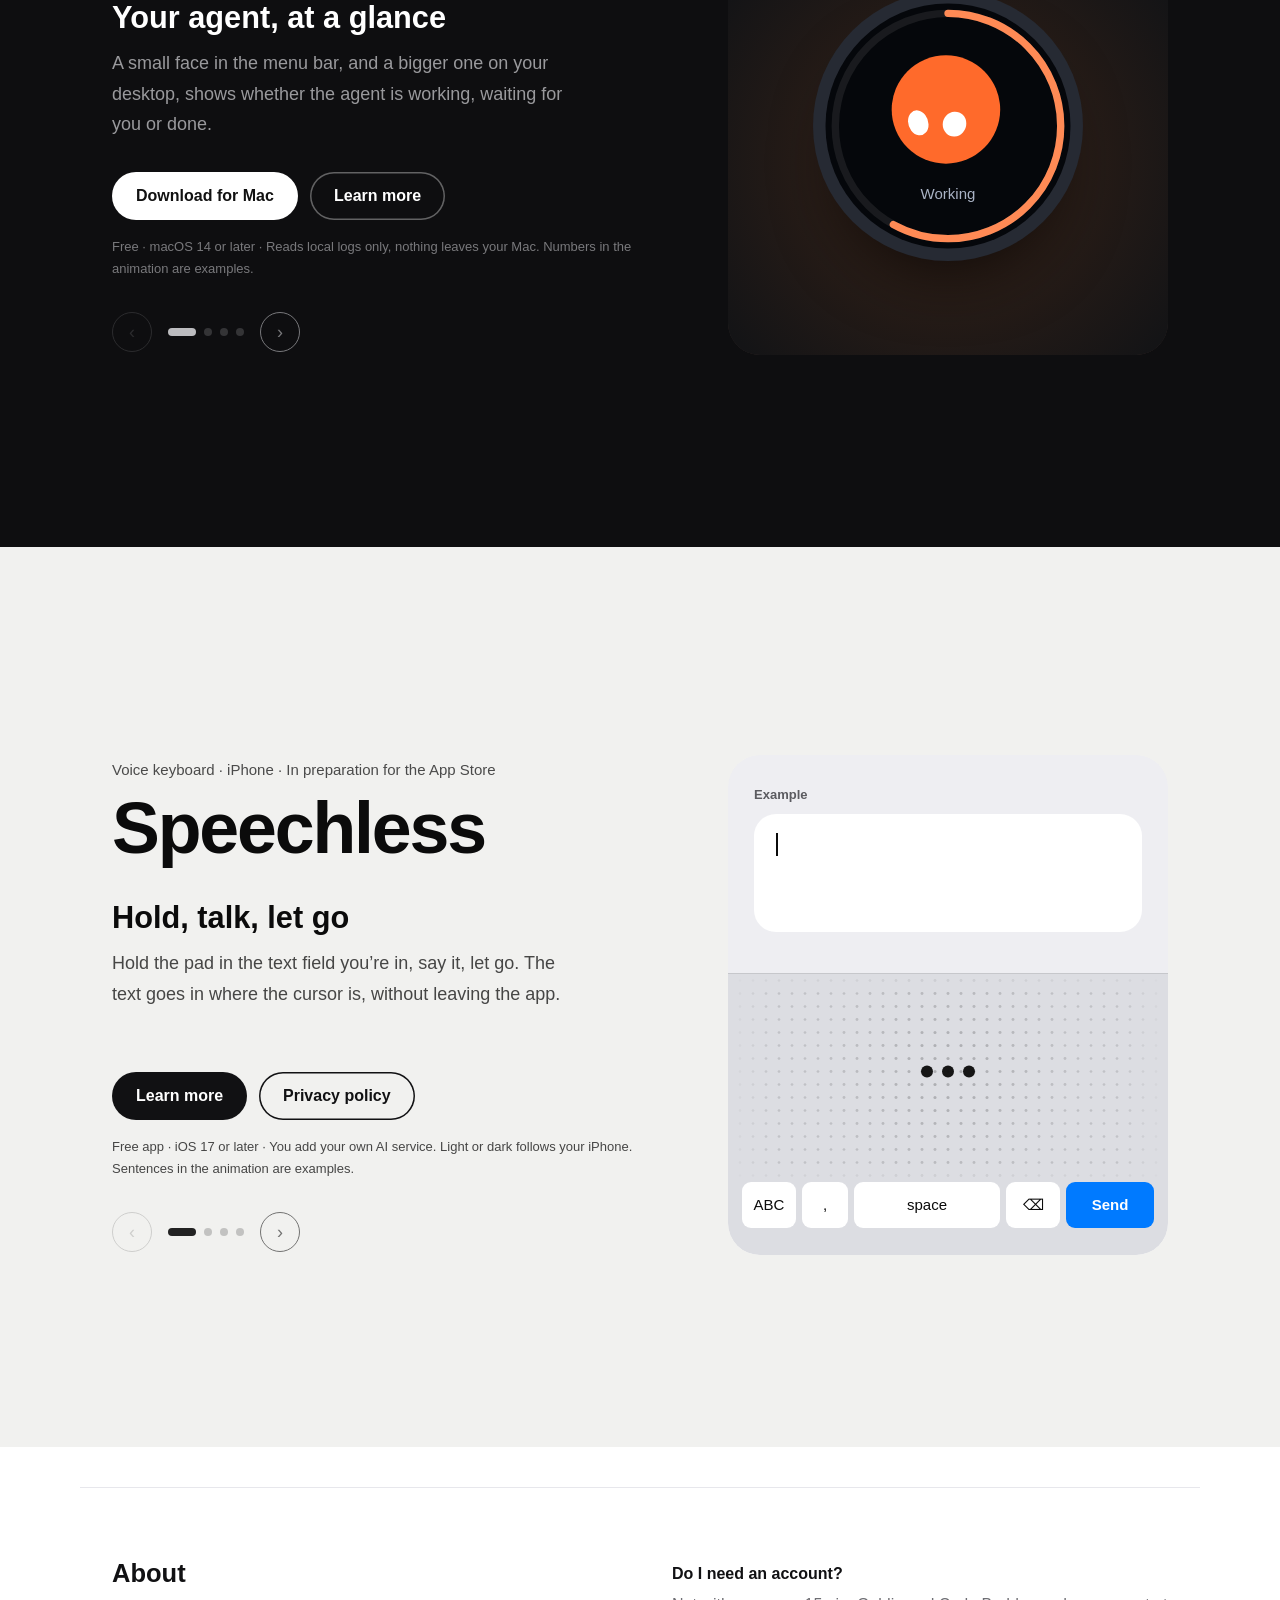
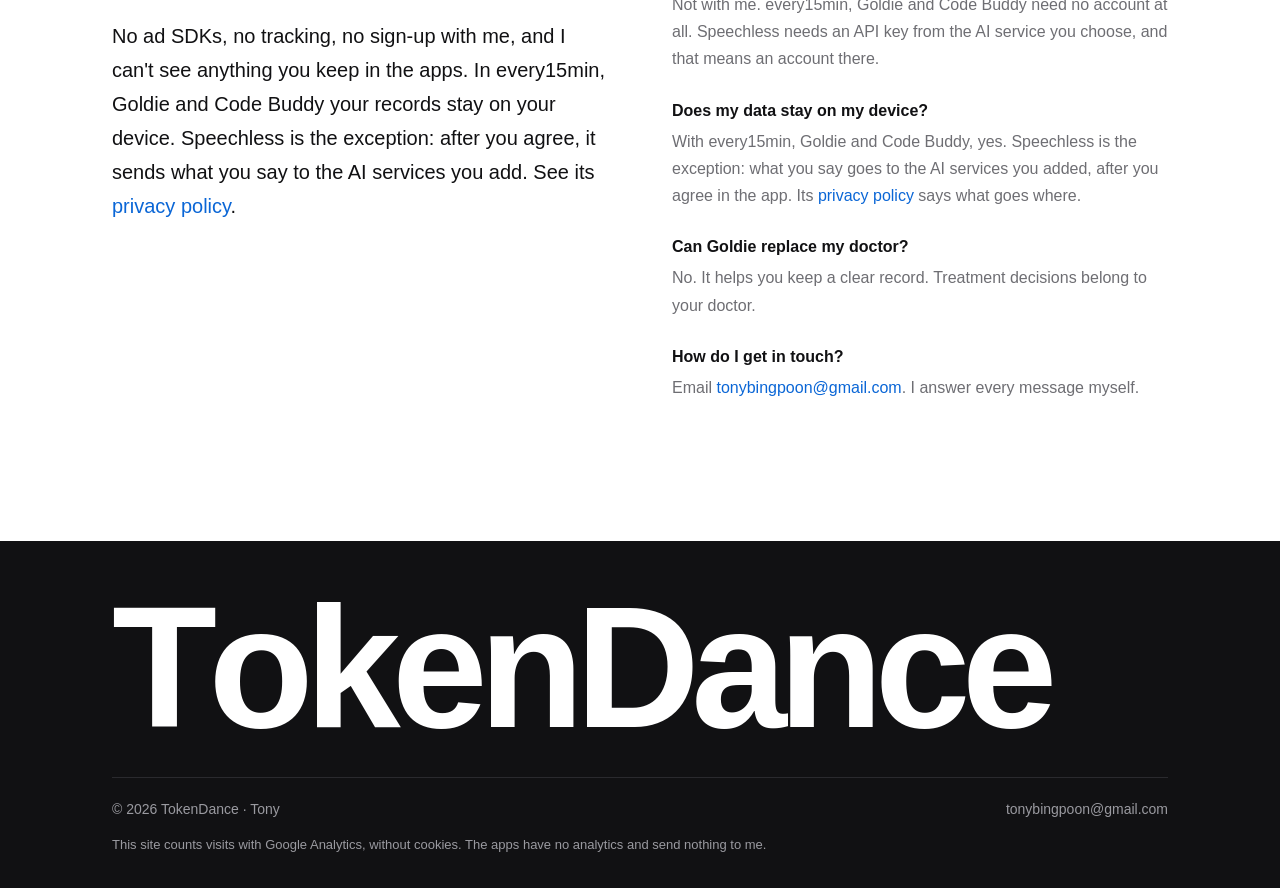
==== commit 8cc39d8f: "Speechless: the mock keyboard follows light and dark, like the real one It was always drawn black, w" ====
--- a/index.html
+++ b/index.html
@@ -21,7 +21,7 @@
     <link rel="icon" type="image/svg+xml" href="/favicon.svg?v=20261022b" />
     <link rel="apple-touch-icon" href="/apple-touch-icon.png?v=20261022b" />
     <script>document.documentElement.classList.add("js")</script>
-    <link rel="stylesheet" href="/styles.css?v=20261124a" />
+    <link rel="stylesheet" href="/styles.css?v=20261125a" />
 
     <meta property="og:type" content="website" />
     <meta property="og:site_name" content="TokenDance" />
@@ -473,7 +473,7 @@
                     <a class="btn btn-dark magnetic" href="/speechless/">Learn more</a>
                     <a class="btn btn-line magnetic" href="/speechless/privacy.html">Privacy policy</a>
                   </div>
-                  <p class="story-fine">Free app · iOS 17 or later · You add your own AI service. Sentences in the animation are examples.</p>
+                  <p class="story-fine">Free app · iOS 17 or later · You add your own AI service. Light or dark follows your iPhone. Sentences in the animation are examples.</p>
                   <div class="story-dots" aria-hidden="true"><i class="is-on"></i><i></i><i></i><i></i></div>
                 </div>
 
@@ -546,7 +546,7 @@
     </footer>
     <script src="/analytics.js?v=20261022"></script>
     <script type="module" src="https://static.cloudflareinsights.com/beacon.min.js" data-cf-beacon='{"token": "4b91ff1dcc4a41f580444839873ea623"}'></script>
-    <script src="/speechless/pad.js?v=20261124a" defer></script>
+    <script src="/speechless/pad.js?v=20261125a" defer></script>
     <script src="/app.js?v=20261124a" defer></script>
   </body>
 </html>
--- a/styles.css
+++ b/styles.css
@@ -2009,10 +2009,31 @@
   opacity: 0.74;
 }
 
+/* like the keyboard itself: light or dark with the visitor's system */
 .spx-box {
-  background: #0b0b0b;
-  color: #fff;
+  --kb: #dcdde2;
+  --kb-key: #fff;
+  --kb-field: #fff;
+  --kb-ink: #0b0b0b;
+  --kb-mute: #5b5b60;
+  --kb-go: #007aff;
+  --kb-line: rgba(0, 0, 0, 0.1);
+  background: #eeeef2;
+  color: var(--kb-ink);
   font-size: 15px;
+}
+
+@media (prefers-color-scheme: dark) {
+  .spx-box {
+    --kb: #1c1c1e;
+    --kb-key: #47474a;
+    --kb-field: #2c2c2e;
+    --kb-ink: #fff;
+    --kb-mute: #a5a5a9;
+    --kb-go: #0a84ff;
+    --kb-line: rgba(255, 255, 255, 0.12);
+    background: #0b0b0b;
+  }
 }
 
 .spx-box .s0,
@@ -2029,7 +2050,7 @@
 .spx-field small,
 .spx-chat small,
 .spx-label {
-  color: #a5a5a9;
+  color: var(--kb-mute);
   font-size: 13px;
   font-weight: 600;
 }
@@ -2039,7 +2060,7 @@
   margin-top: 8px;
   padding: 16px 20px;
   border-radius: 22px;
-  background: #1c1c1e;
+  background: var(--kb-field);
   font-size: 21px;
   line-height: 1.45;
 }
@@ -2049,7 +2070,7 @@
   width: 2px;
   height: 1.1em;
   margin-left: 2px;
-  background: #fff;
+  background: var(--kb-ink);
   vertical-align: -0.18em;
 }
 
@@ -2057,7 +2078,8 @@
   position: absolute;
   inset: auto 0 0;
   height: 282px;
-  border-top: 1px solid rgba(255, 255, 255, 0.12);
+  border-top: 1px solid var(--kb-line);
+  background: var(--kb);
 }
 
 .spx-kb canvas {
@@ -2078,13 +2100,13 @@
   place-items: center;
   height: 46px;
   border-radius: 9px;
-  background: #2c2c2e;
+  background: var(--kb-key);
   font-size: 15px;
 }
 
 .spx-keys .go {
-  background: #fff;
-  color: #000;
+  background: var(--kb-go);
+  color: #fff;
   font-weight: 600;
 }
 
@@ -2103,7 +2125,7 @@
 }
 
 .spx-said {
-  color: #c4c4c8;
+  color: var(--kb-mute);
 }
 
 .spx-said s {
@@ -2113,8 +2135,8 @@
 }
 
 [data-scene="1"] .spx-said s {
-  color: #7c7c80;
-  text-decoration-color: #7c7c80;
+  color: var(--kb-mute);
+  text-decoration-color: var(--kb-mute);
   transition-delay: 1.1s;
 }
 
@@ -2128,7 +2150,7 @@
   width: 11px;
   height: 11px;
   border-radius: 50%;
-  background: #fff;
+  background: var(--kb-ink);
 }
 
 .spx-typed {
@@ -2151,8 +2173,8 @@
   margin: 14px 0 0 auto;
   padding: 12px 18px;
   border-radius: 22px 22px 6px 22px;
-  background: #fff;
-  color: #000;
+  background: var(--kb-go);
+  color: #fff;
   font-size: 18px;
   line-height: 1.4;
   opacity: 0;
@@ -2187,15 +2209,19 @@
   place-items: center;
   height: 44px;
   border-radius: 22px;
-  background: #2c2c2e;
+  background: var(--kb-key);
   font-weight: 600;
   transition: background 0.25s, color 0.25s;
 }
 
-[data-zone="left"] .spx-zones .l,
+[data-zone="left"] .spx-zones .l {
+  background: #ff3b30;
+  color: #fff;
+}
+
 [data-zone="right"] .spx-zones .r {
-  background: #fff;
-  color: #000;
+  background: var(--kb-go);
+  color: #fff;
 }
 
 .spx-thumb {
@@ -2207,8 +2233,8 @@
   height: 54px;
   margin: -27px 0 0 -27px;
   border-radius: 50%;
-  background: rgba(255, 255, 255, 0.28);
-  box-shadow: 0 0 0 1.5px rgba(255, 255, 255, 0.55);
+  background: color-mix(in srgb, var(--kb-ink) 22%, transparent);
+  box-shadow: 0 0 0 1.5px color-mix(in srgb, var(--kb-ink) 45%, transparent);
   opacity: 0;
   transform: scale(1.3);
   transition: opacity 0.25s, transform 0.5s var(--ease);
@@ -2242,7 +2268,7 @@
   gap: 2px;
   padding: 18px 24px;
   border-radius: 20px;
-  background: #1c1c1e;
+  background: var(--kb-field);
   text-align: center;
 }
 
@@ -2251,7 +2277,7 @@
 }
 
 .spx-node span {
-  color: #b4b4b8;
+  color: var(--kb-mute);
   font-size: 14px;
 }
 
@@ -2264,8 +2290,8 @@
   width: 100%;
   height: 78px;
   margin: 4px 0;
-  background: radial-gradient(circle, #fff 2.4px, transparent 3px) 25% 0 / 13px 13px repeat-y,
-    radial-gradient(circle, #fff 2.4px, transparent 3px) 75% 0 / 13px 13px repeat-y;
+  background: radial-gradient(circle, var(--kb-ink) 2.4px, transparent 3px) 25% 0 / 13px 13px repeat-y,
+    radial-gradient(circle, var(--kb-ink) 2.4px, transparent 3px) 75% 0 / 13px 13px repeat-y;
 }
 
 .spx-pairs {
@@ -2277,7 +2303,7 @@
 
 .spx-none {
   margin-top: 30px;
-  color: #b4b4b8;
+  color: var(--kb-mute);
 }
 
 /* ---------- About ---------- */
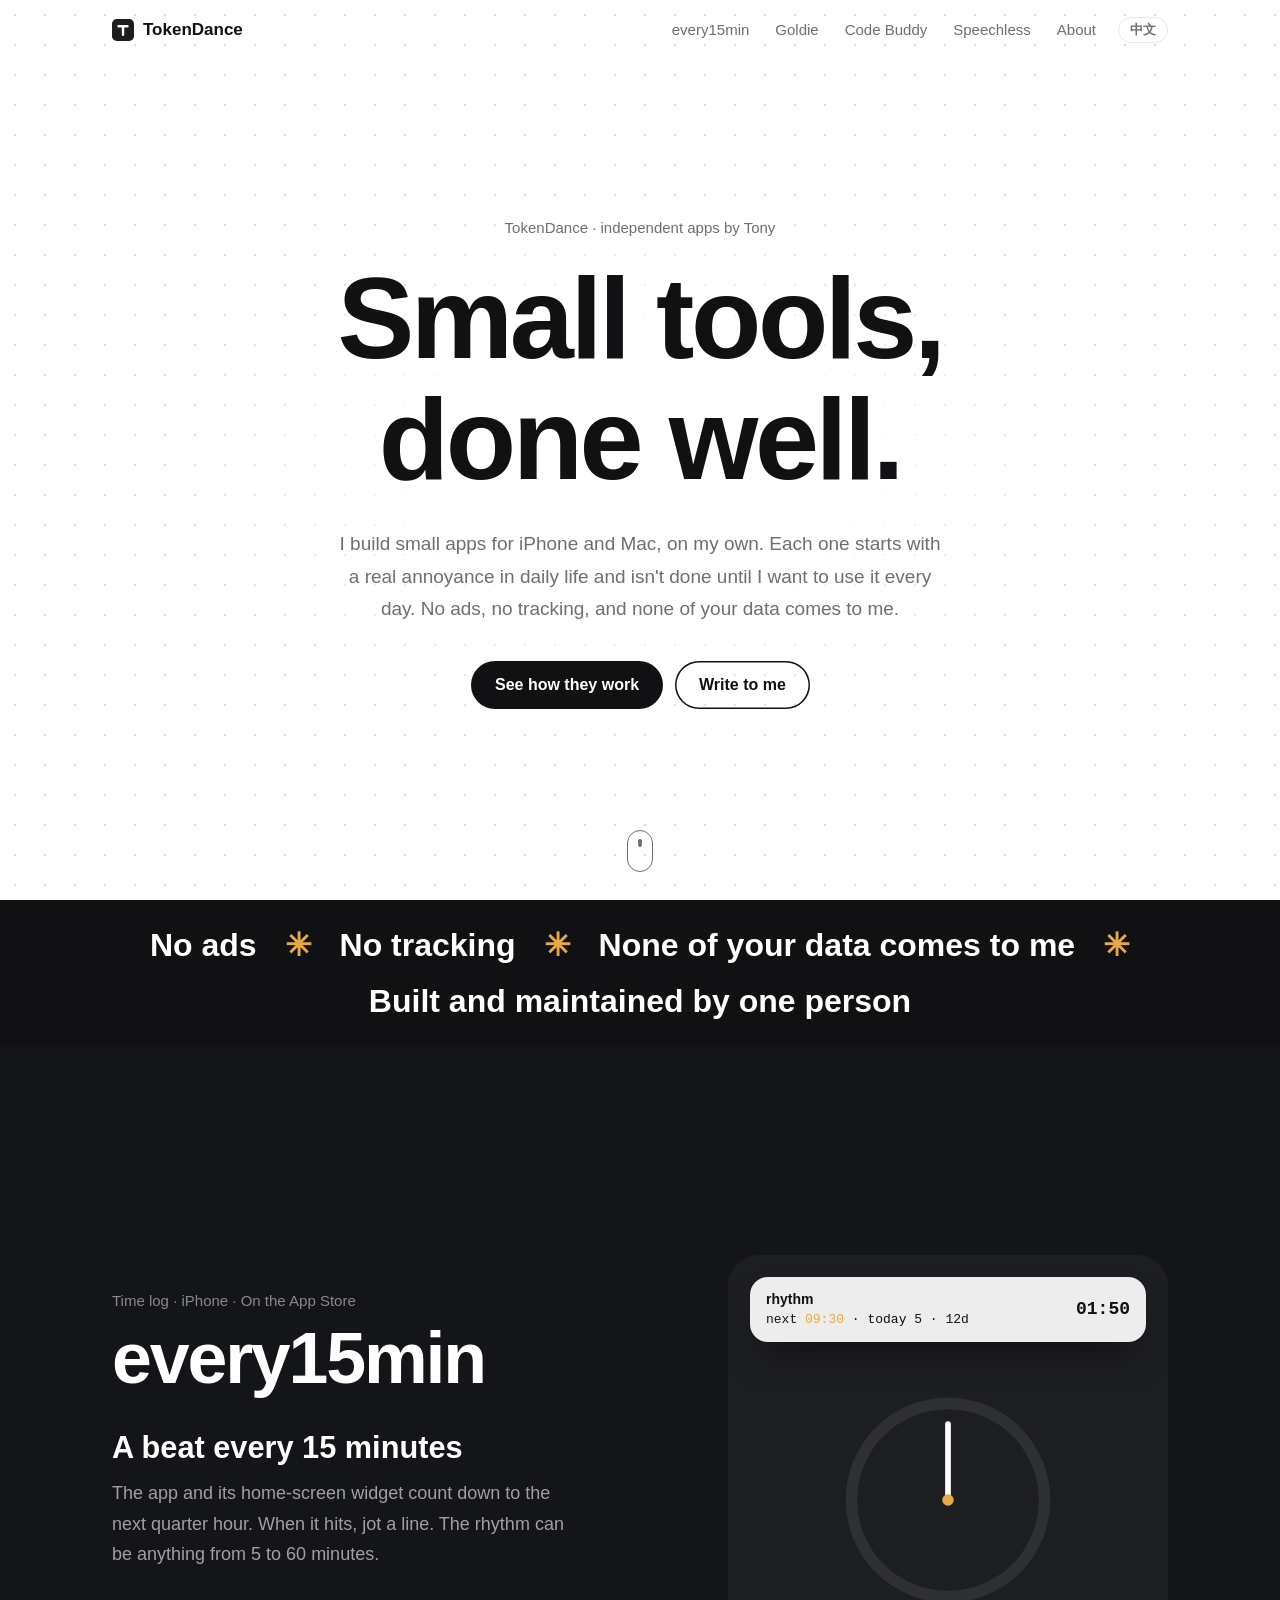
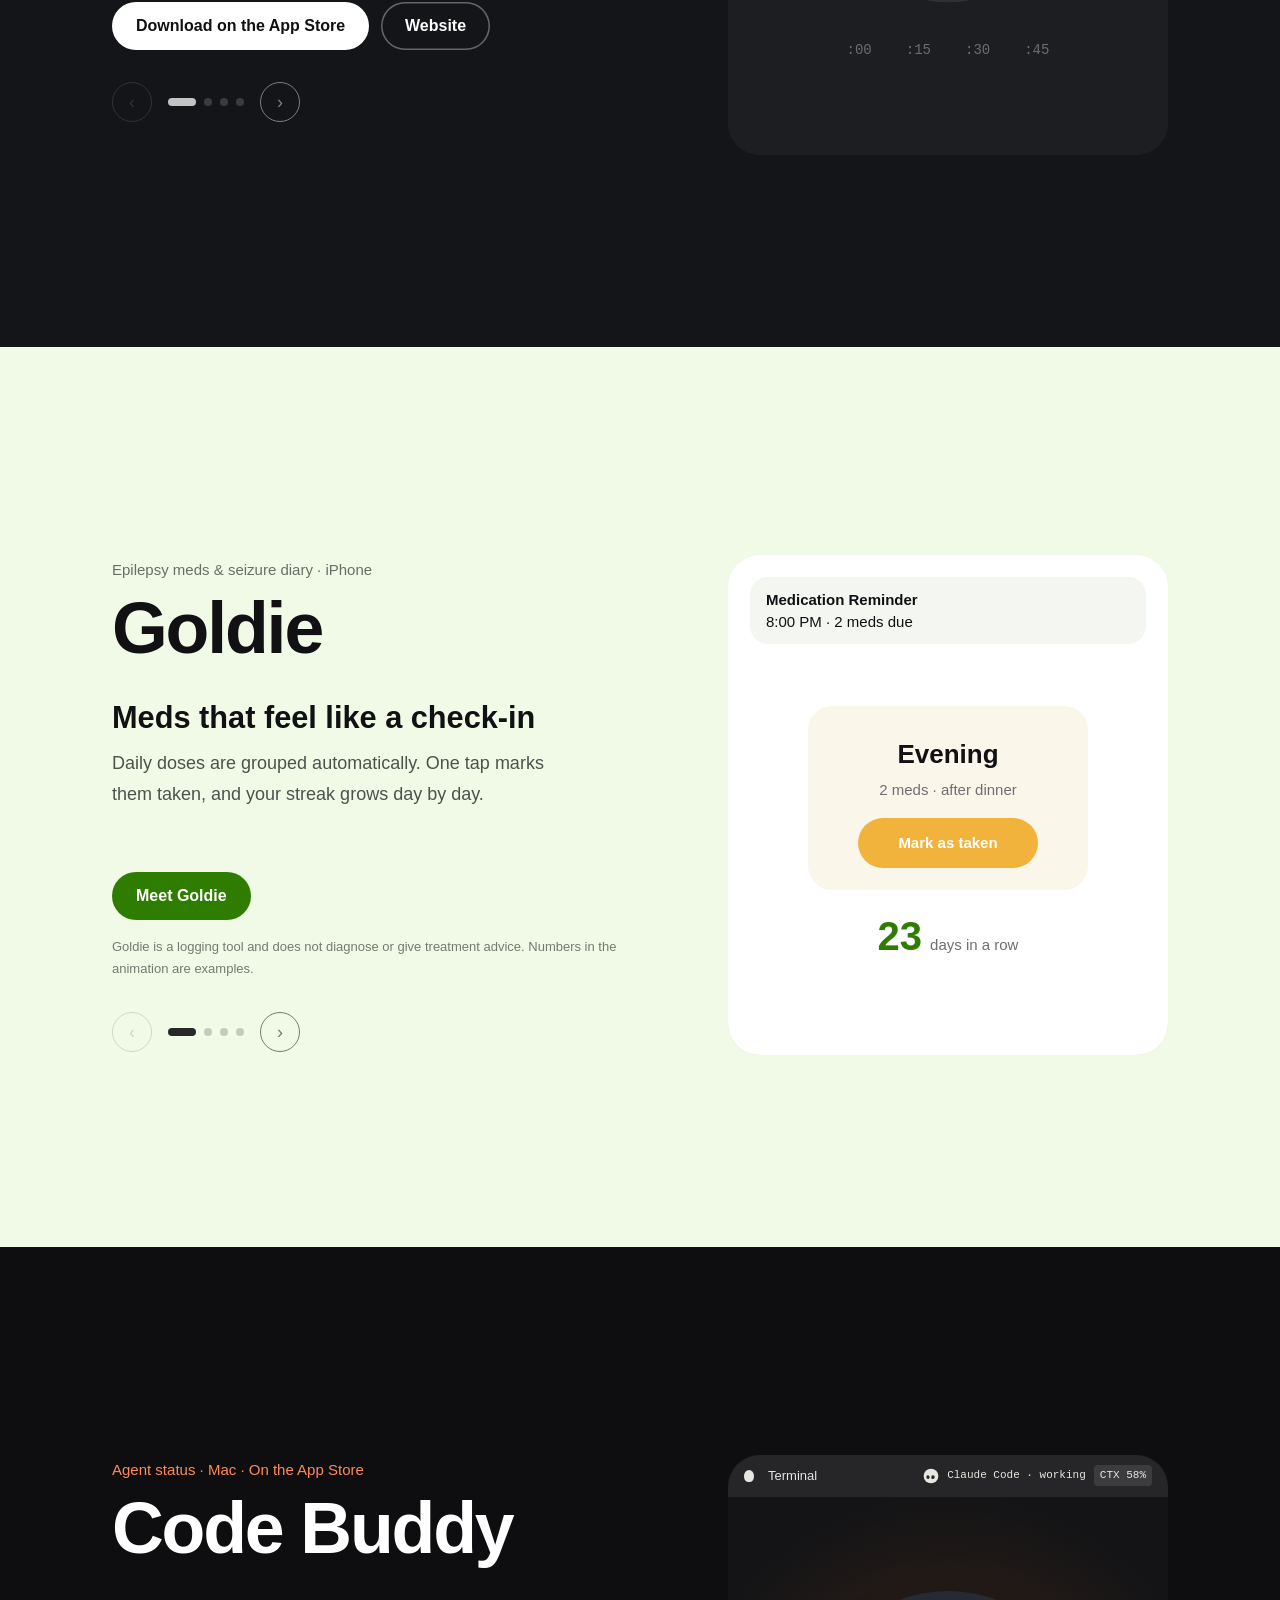
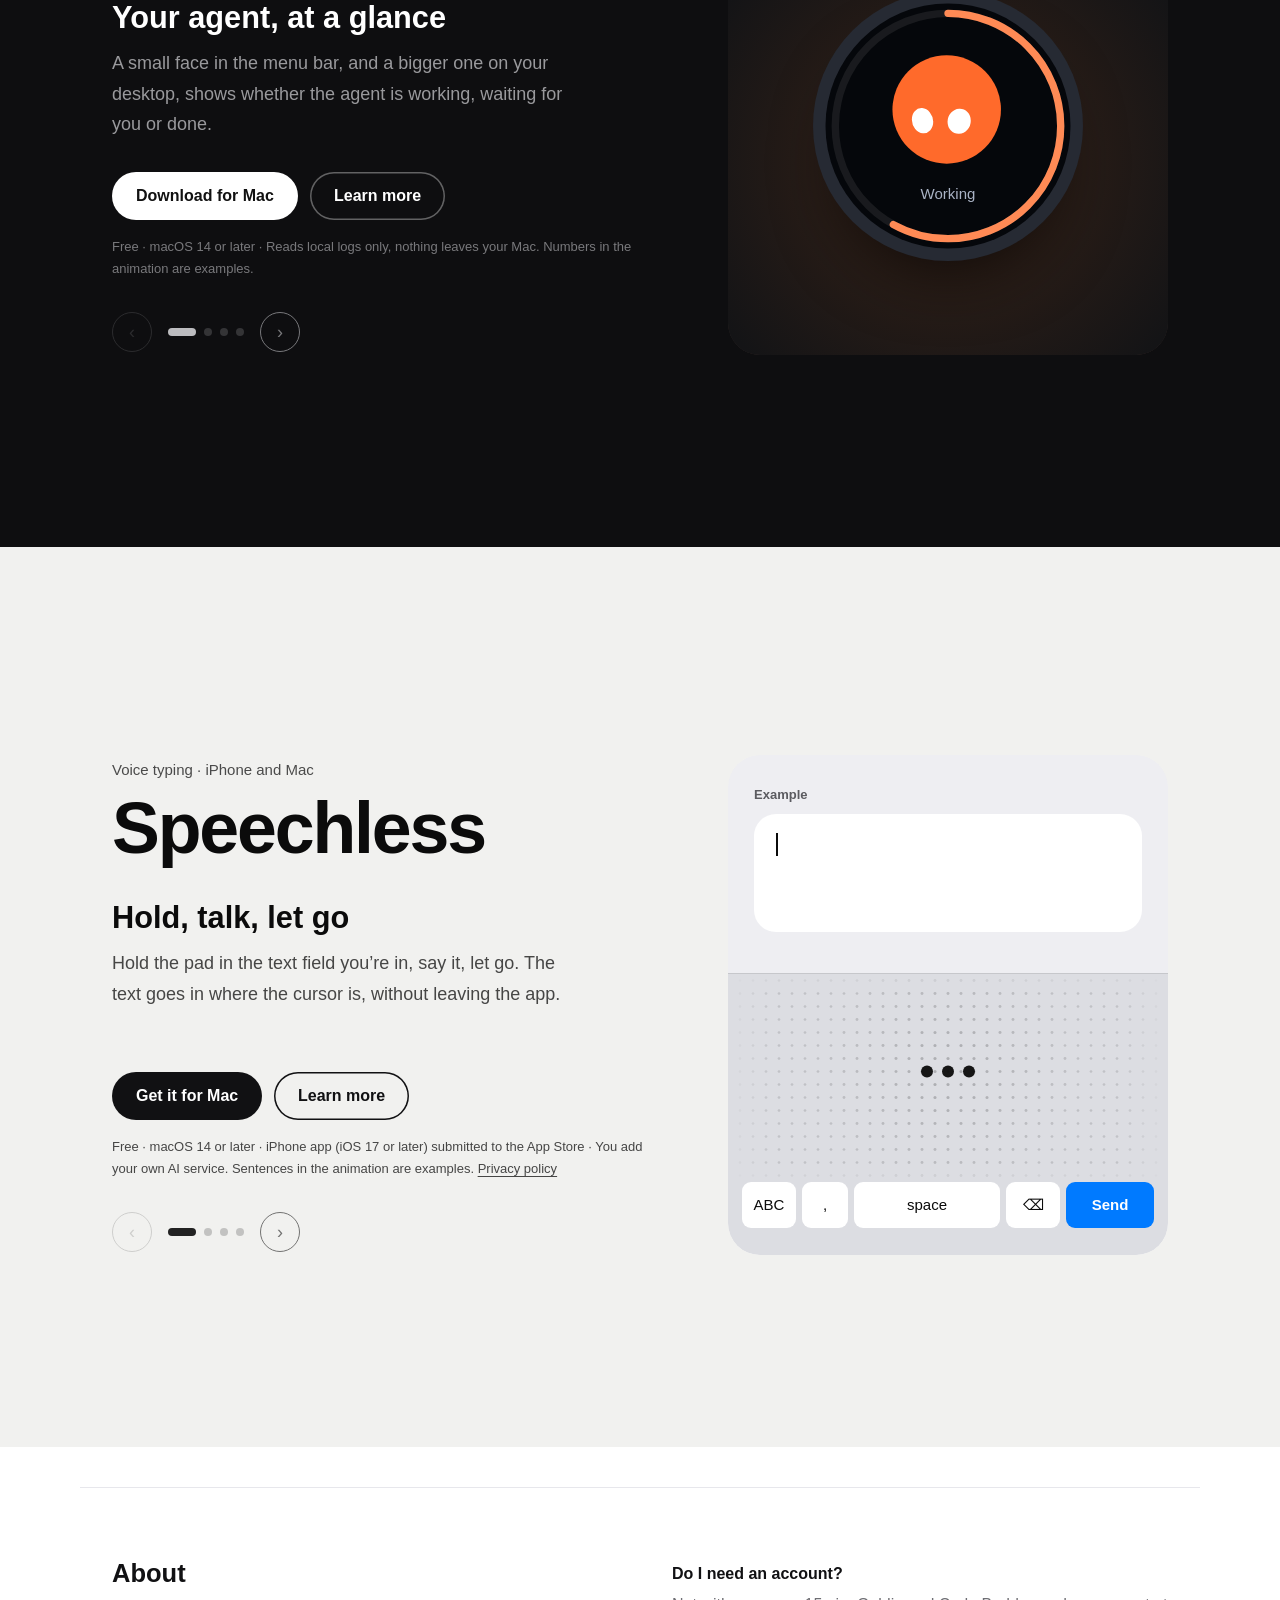
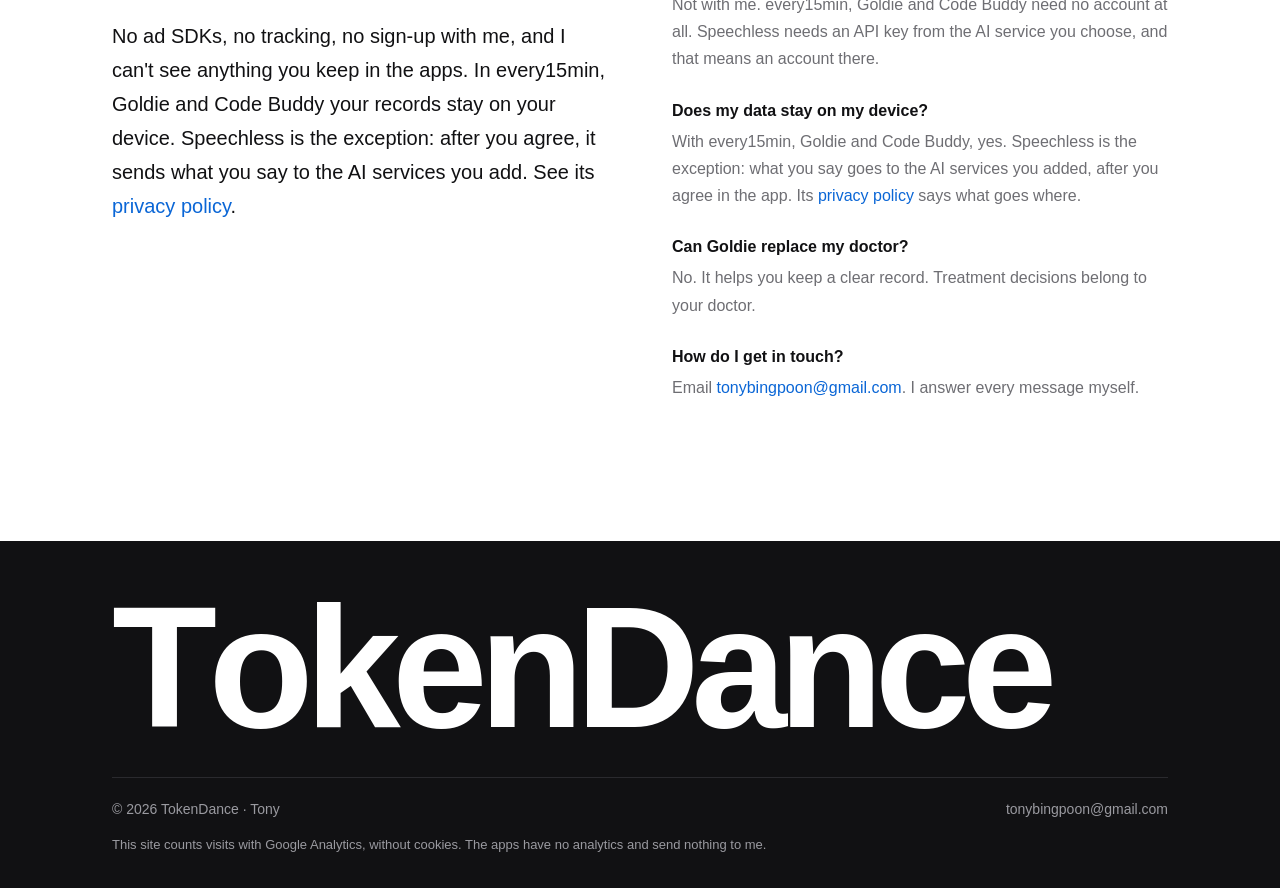
==== commit a3ef8d6a: "Speechless: Mac download up front on the home and product pages The iPhone app is now described as s" ====
--- a/index.html
+++ b/index.html
@@ -6,7 +6,7 @@
     <title>TokenDance · Small, privacy-first apps for iPhone and Mac</title>
     <meta
       name="description"
-      content="TokenDance is Tony's independent app studio: every15min, a terminal-style time log for iPhone; Goldie, an epilepsy medication reminder and seizure diary; Code Buddy, a Mac menu bar buddy for Claude Code, Codex, Grok and Cursor; and Speechless, an iPhone voice keyboard in preparation. No ads, no tracking."
+      content="TokenDance is Tony's independent app studio: every15min, a terminal-style time log for iPhone; Goldie, an epilepsy medication reminder and seizure diary; Code Buddy, a Mac menu bar buddy for Claude Code, Codex, Grok and Cursor; and Speechless, voice typing for iPhone and Mac. No ads, no tracking."
     />
     <meta name="author" content="Tony" />
     <meta
@@ -21,7 +21,7 @@
     <link rel="icon" type="image/svg+xml" href="/favicon.svg?v=20261022b" />
     <link rel="apple-touch-icon" href="/apple-touch-icon.png?v=20261022b" />
     <script>document.documentElement.classList.add("js")</script>
-    <link rel="stylesheet" href="/styles.css?v=20261125a" />
+    <link rel="stylesheet" href="/styles.css?v=20261125b" />
 
     <meta property="og:type" content="website" />
     <meta property="og:site_name" content="TokenDance" />
@@ -145,8 +145,9 @@
                   "url": "https://tokendance.life/speechless/",
                   "image": "https://tokendance.life/assets/apps/speechless-icon.webp",
                   "applicationCategory": "UtilitiesApplication",
-                  "operatingSystem": "iOS 17 or later",
-                  "description": "A voice keyboard for iPhone, in preparation for the App Store: hold the pad, talk, let go, and the text goes in where the cursor is. It works with the AI service you bring, with your own API key.",
+                  "operatingSystem": "iOS 17 or later, macOS 14 or later",
+                  "downloadUrl": "https://tokendance.life/speechless/#mac",
+                  "description": "Voice typing for iPhone and Mac: hold, talk, let go, and the text goes in where the cursor is. The Mac app is a direct download; the iPhone keyboard has been submitted to the App Store. It works with the AI service you bring, with your own API key.",
                   "publisher": {
                     "@id": "https://tokendance.life/#organization"
                   }
@@ -461,7 +462,7 @@
             <div class="story-sticky">
               <div class="wrap story-grid">
                 <div class="story-copy">
-                  <p class="story-kicker">Voice keyboard · iPhone · In preparation for the App Store</p>
+                  <p class="story-kicker">Voice typing · iPhone and Mac</p>
                   <h2 id="t-speechless">Speechless</h2>
                   <ol class="story-steps">
                     <li class="is-on"><h3>Hold, talk, let go</h3><p>Hold the pad in the text field you’re in, say it, let go. The text goes in where the cursor is, without leaving the app.</p></li>
@@ -470,10 +471,10 @@
                     <li><h3>It works with the AI service you bring</h3><p>Add a service with your own API key. What you say goes only to services you added and agreed to. What you type isn’t sent.</p></li>
                   </ol>
                   <div class="story-cta">
-                    <a class="btn btn-dark magnetic" href="/speechless/">Learn more</a>
-                    <a class="btn btn-line magnetic" href="/speechless/privacy.html">Privacy policy</a>
-                  </div>
-                  <p class="story-fine">Free app · iOS 17 or later · You add your own AI service. Light or dark follows your iPhone. Sentences in the animation are examples.</p>
+                    <a class="btn btn-dark magnetic" href="/speechless/#mac">Get it for Mac</a>
+                    <a class="btn btn-line magnetic" href="/speechless/">Learn more</a>
+                  </div>
+                  <p class="story-fine">Free · macOS 14 or later · iPhone app (iOS 17 or later) submitted to the App Store · You add your own AI service. Sentences in the animation are examples. <a href="/speechless/privacy.html">Privacy policy</a></p>
                   <div class="story-dots" aria-hidden="true"><i class="is-on"></i><i></i><i></i><i></i></div>
                 </div>
 
--- a/styles.css
+++ b/styles.css
@@ -2009,6 +2009,12 @@
   opacity: 0.74;
 }
 
+.spx .story-fine a {
+  color: inherit;
+  text-decoration: underline;
+  text-underline-offset: 3px;
+}
+
 /* like the keyboard itself: light or dark with the visitor's system */
 .spx-box {
   --kb: #dcdde2;
